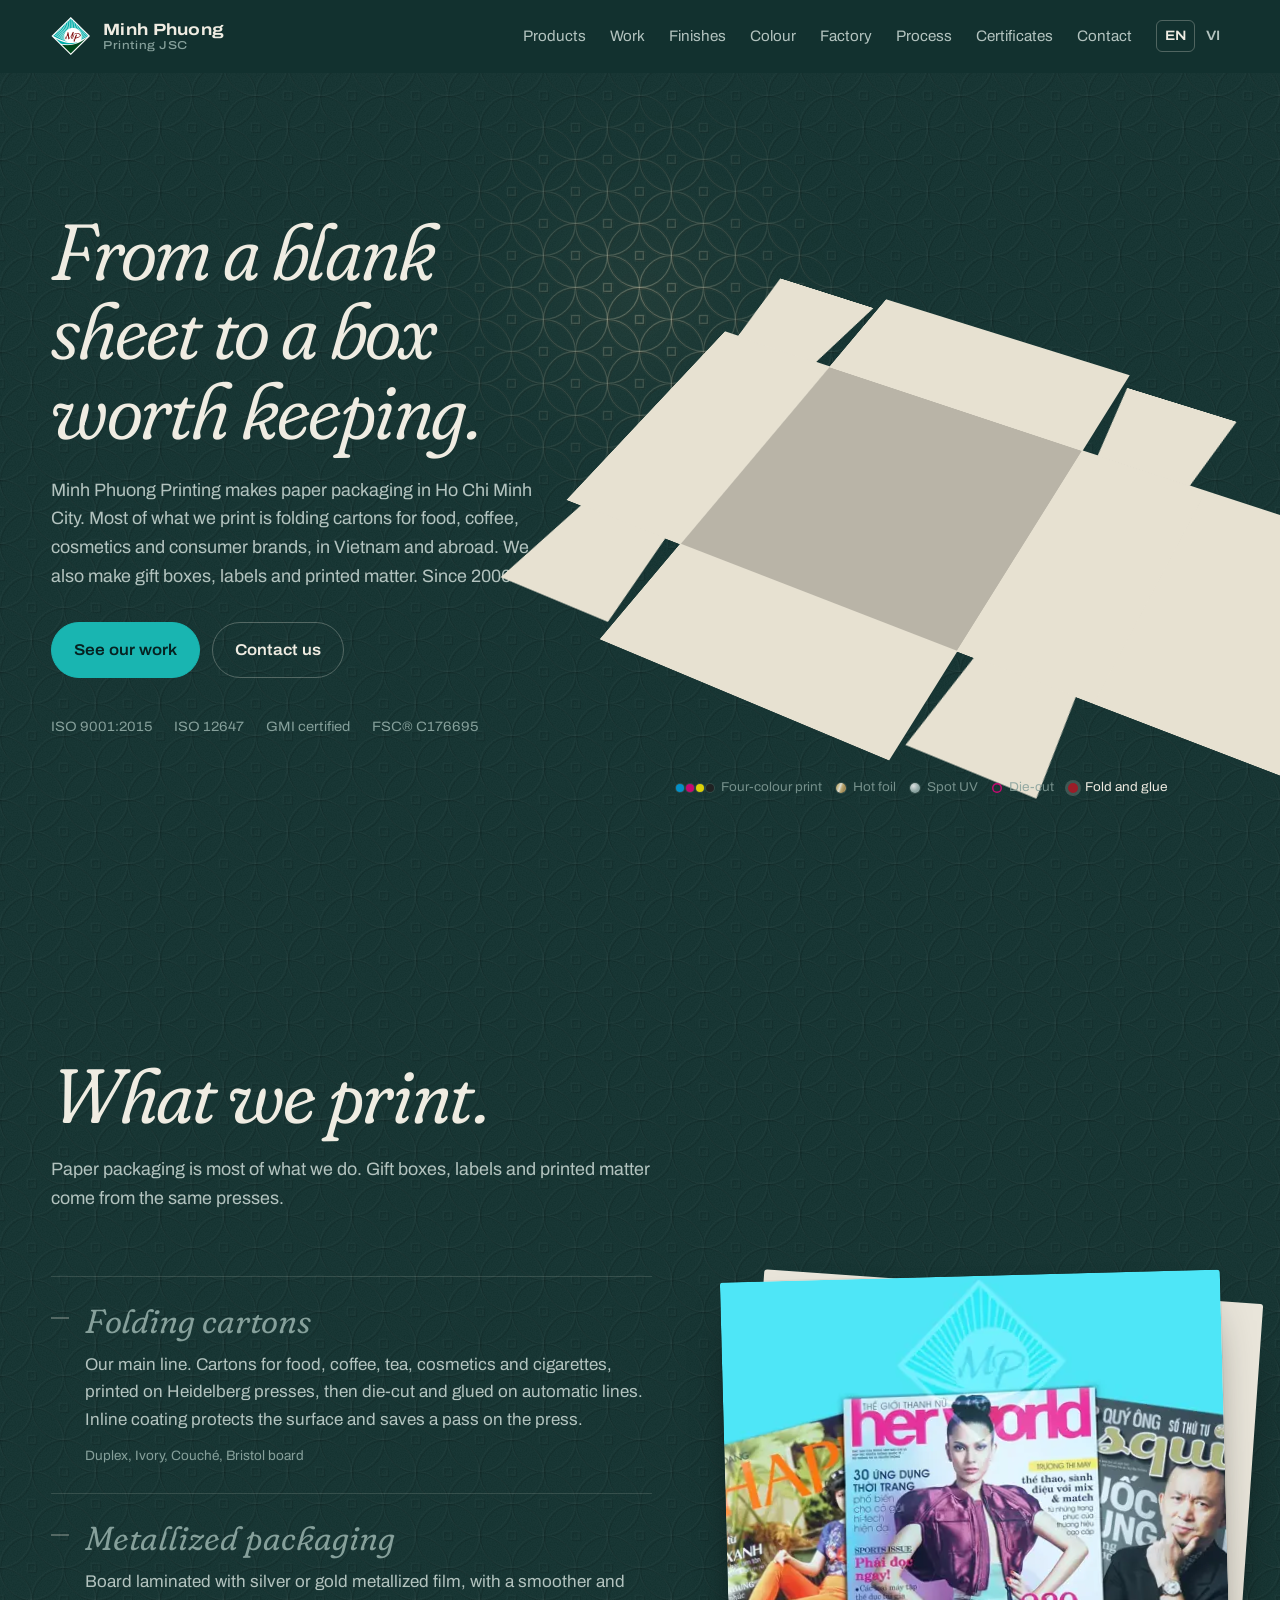
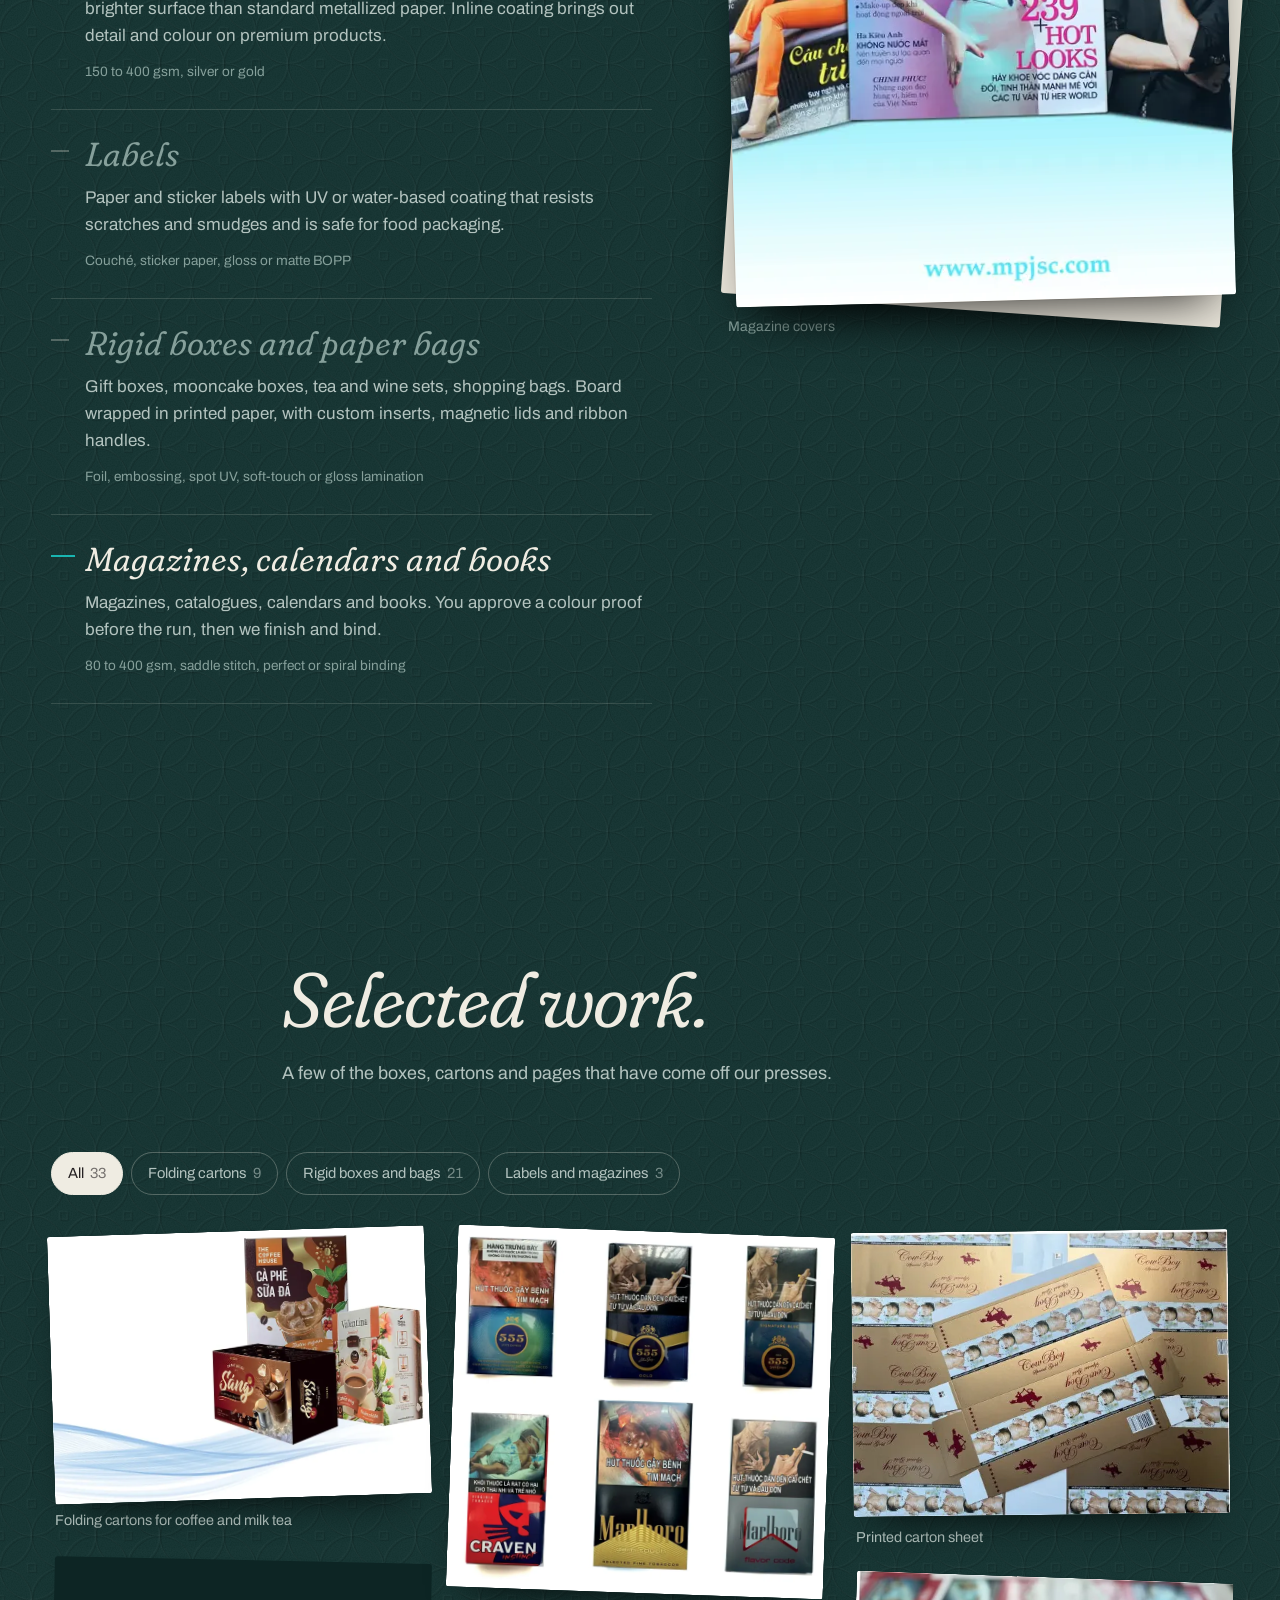
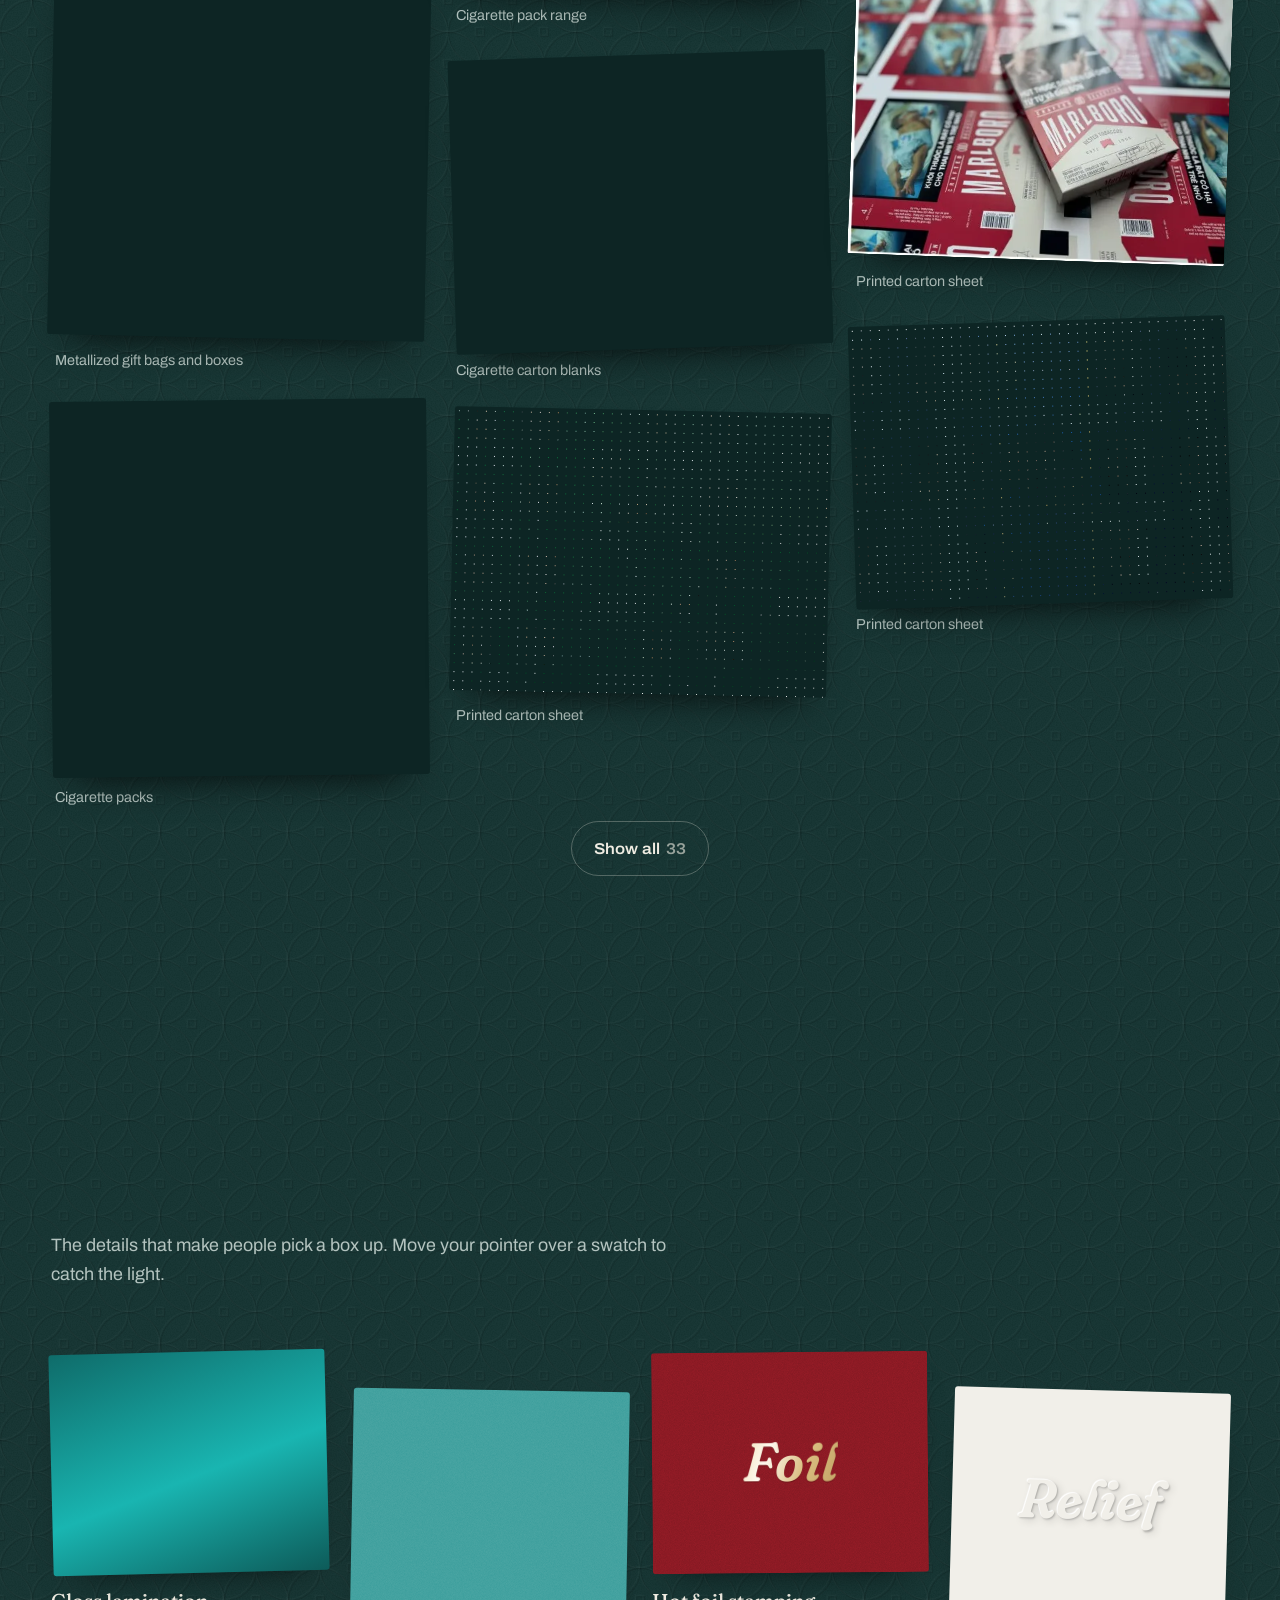
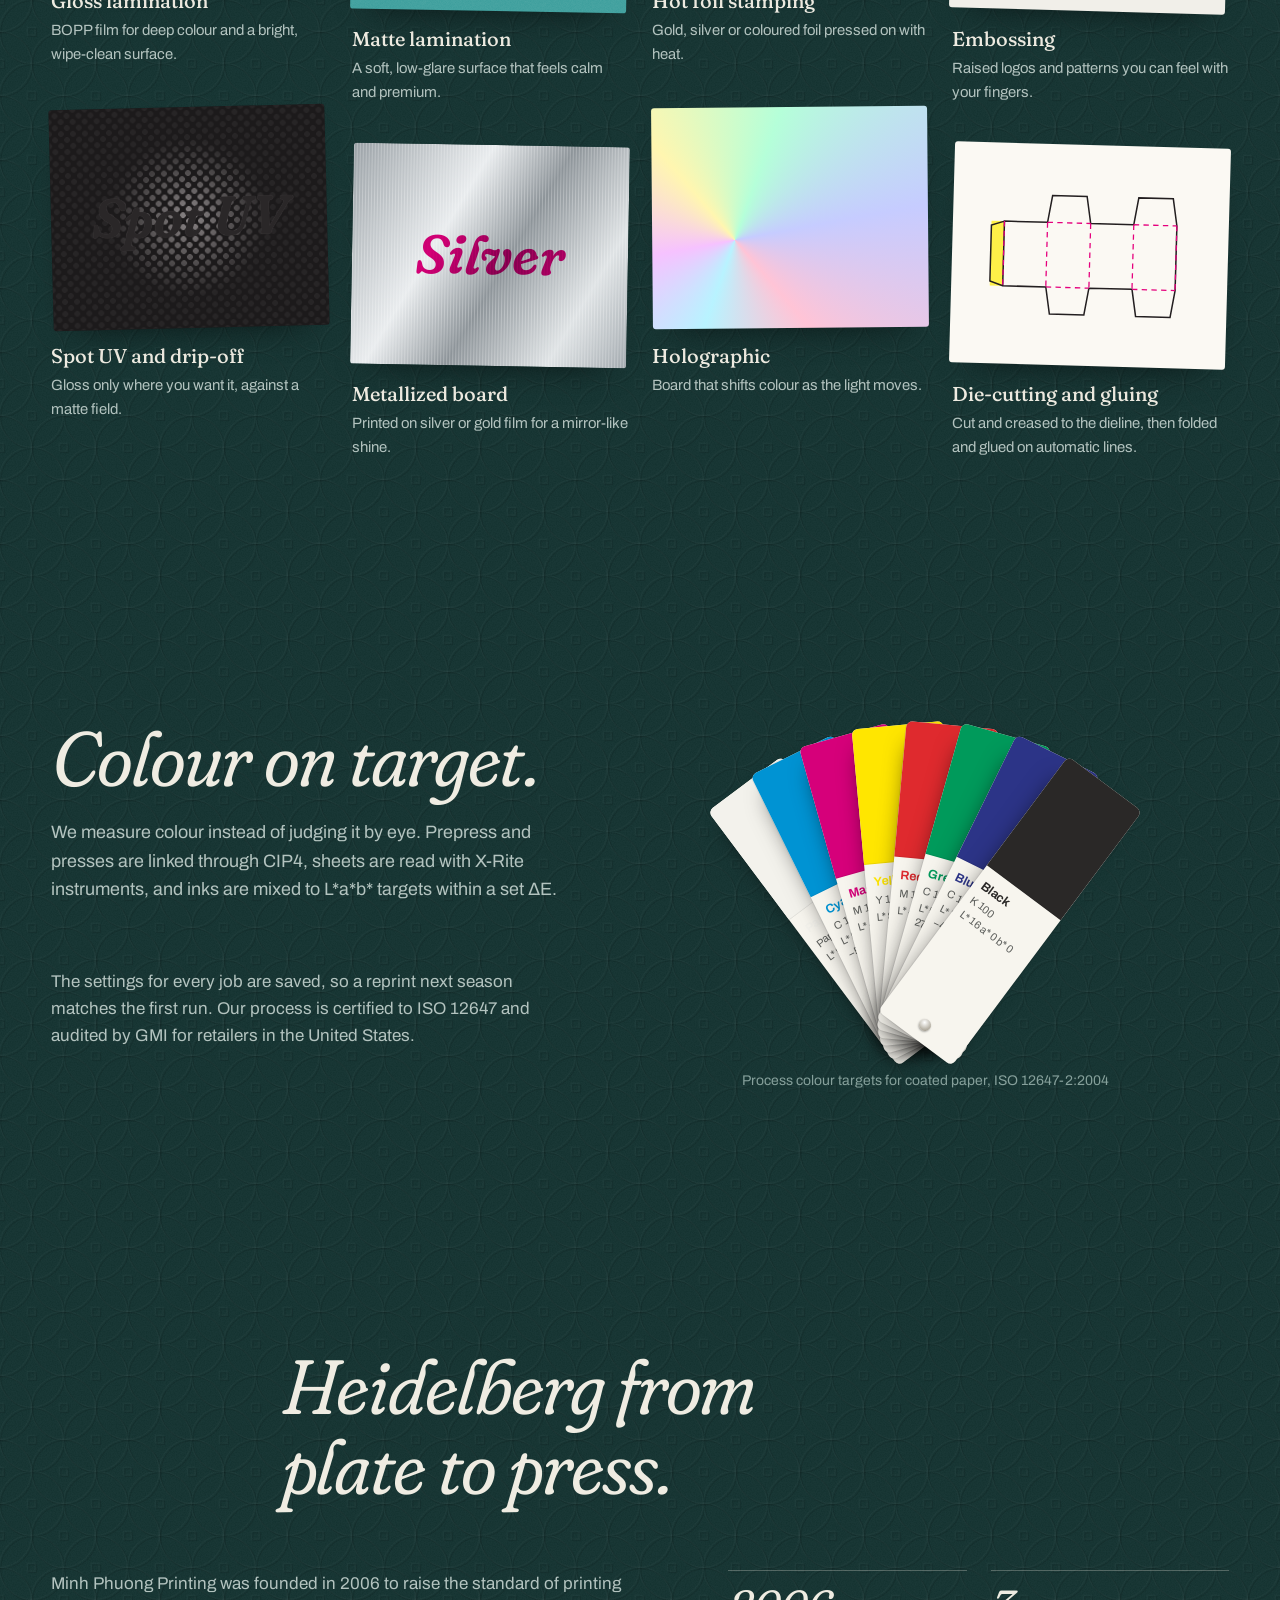
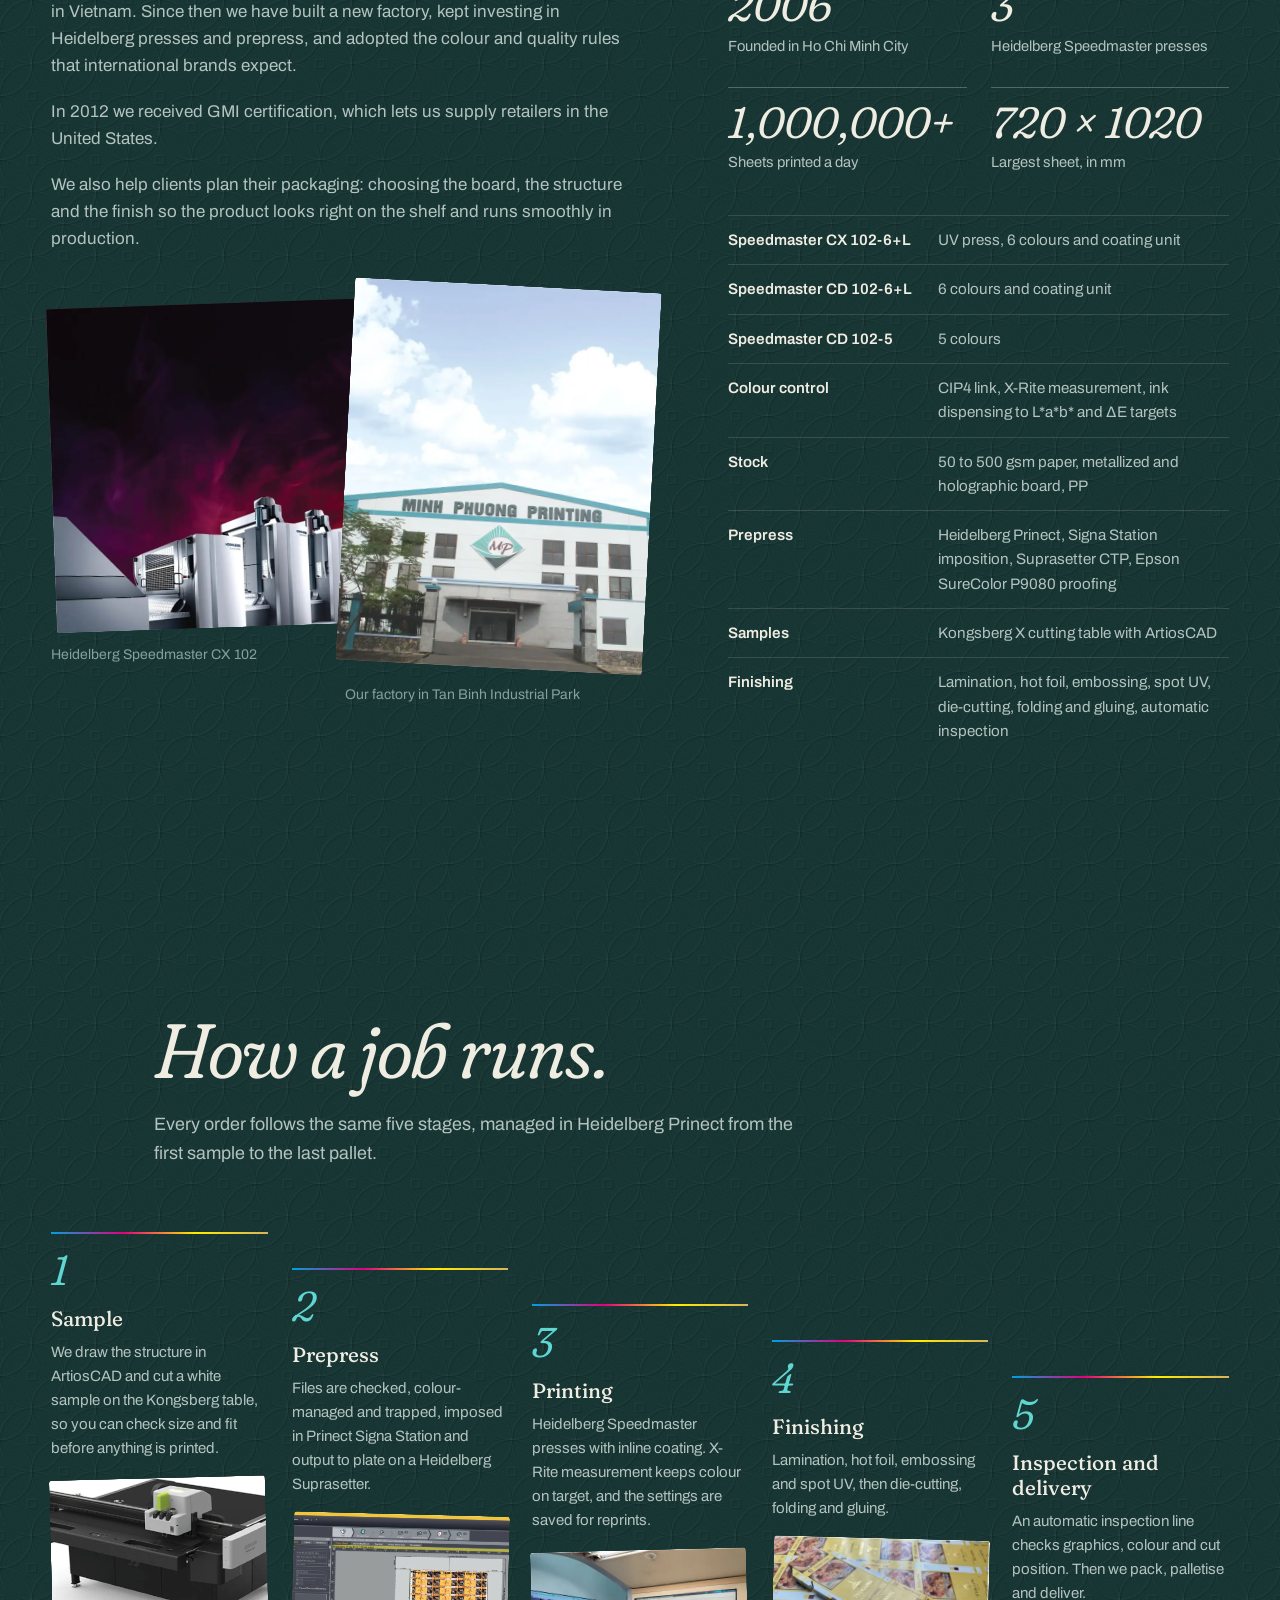
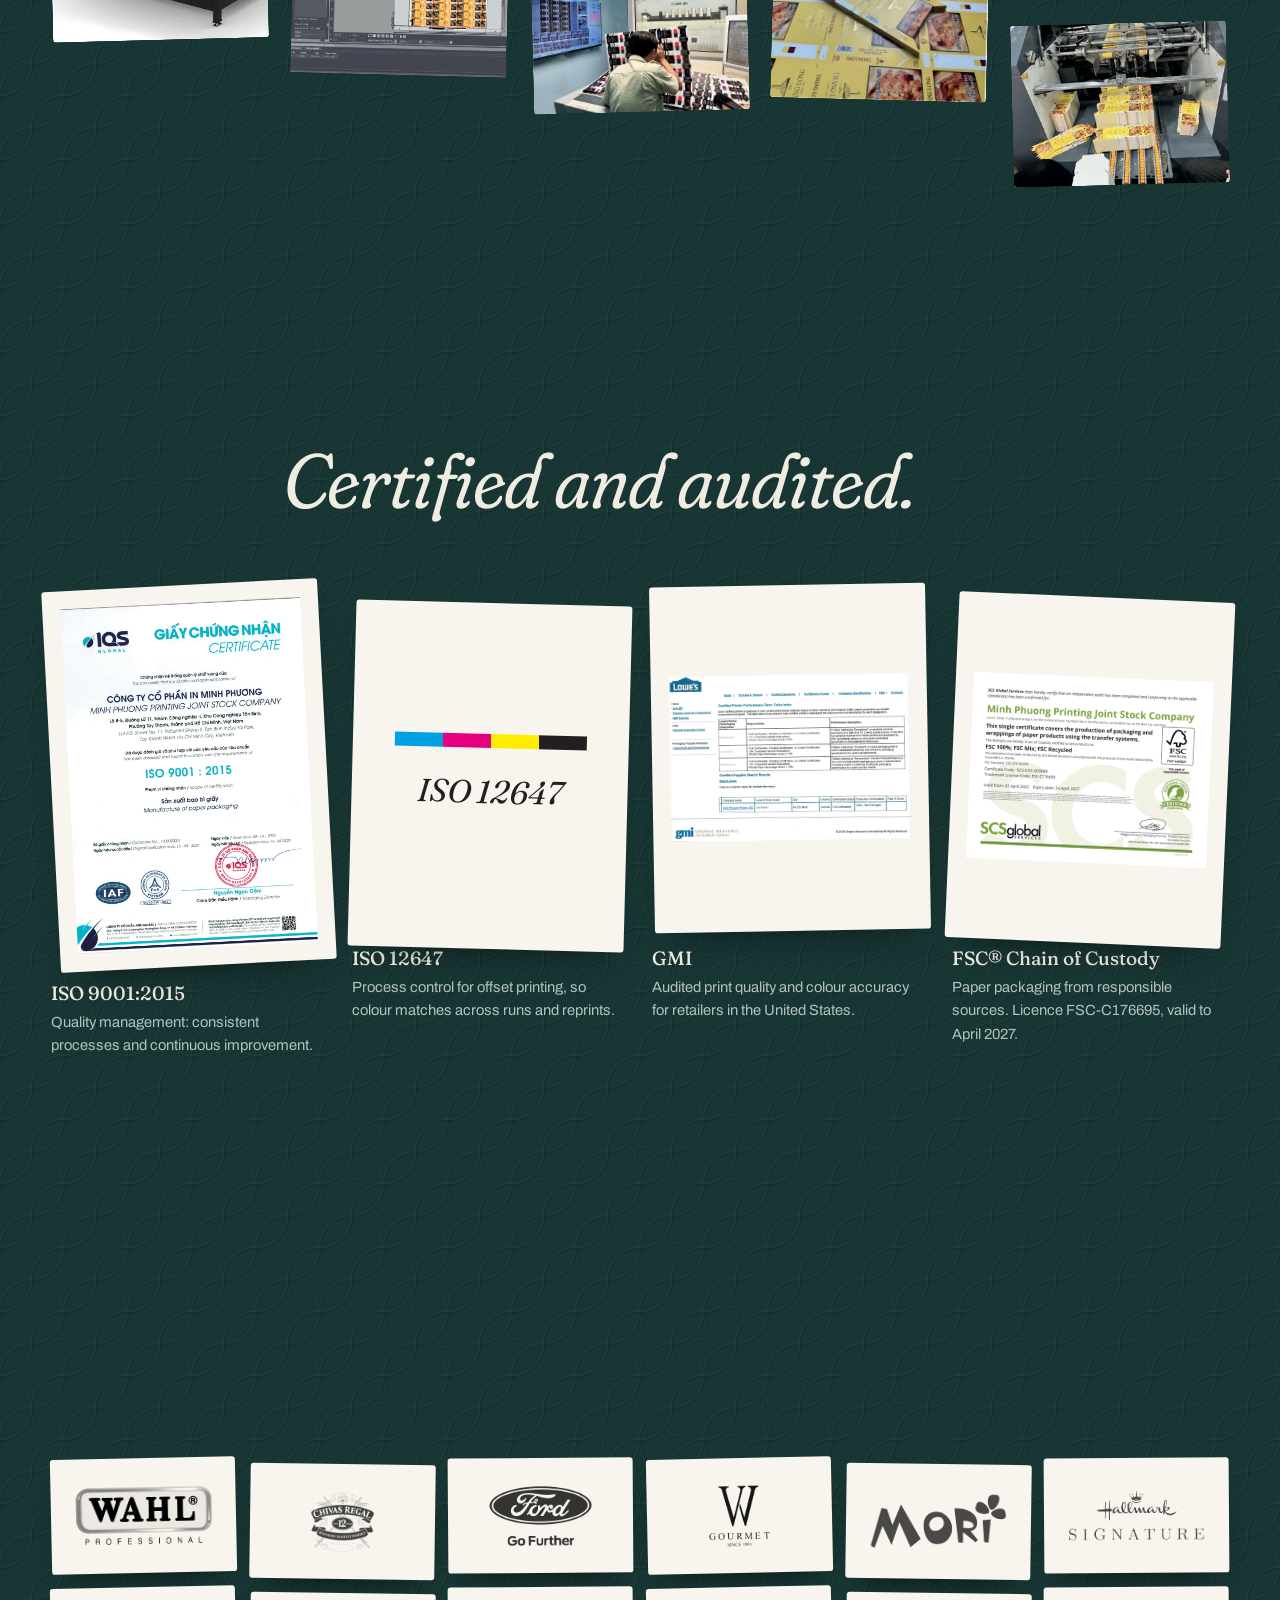
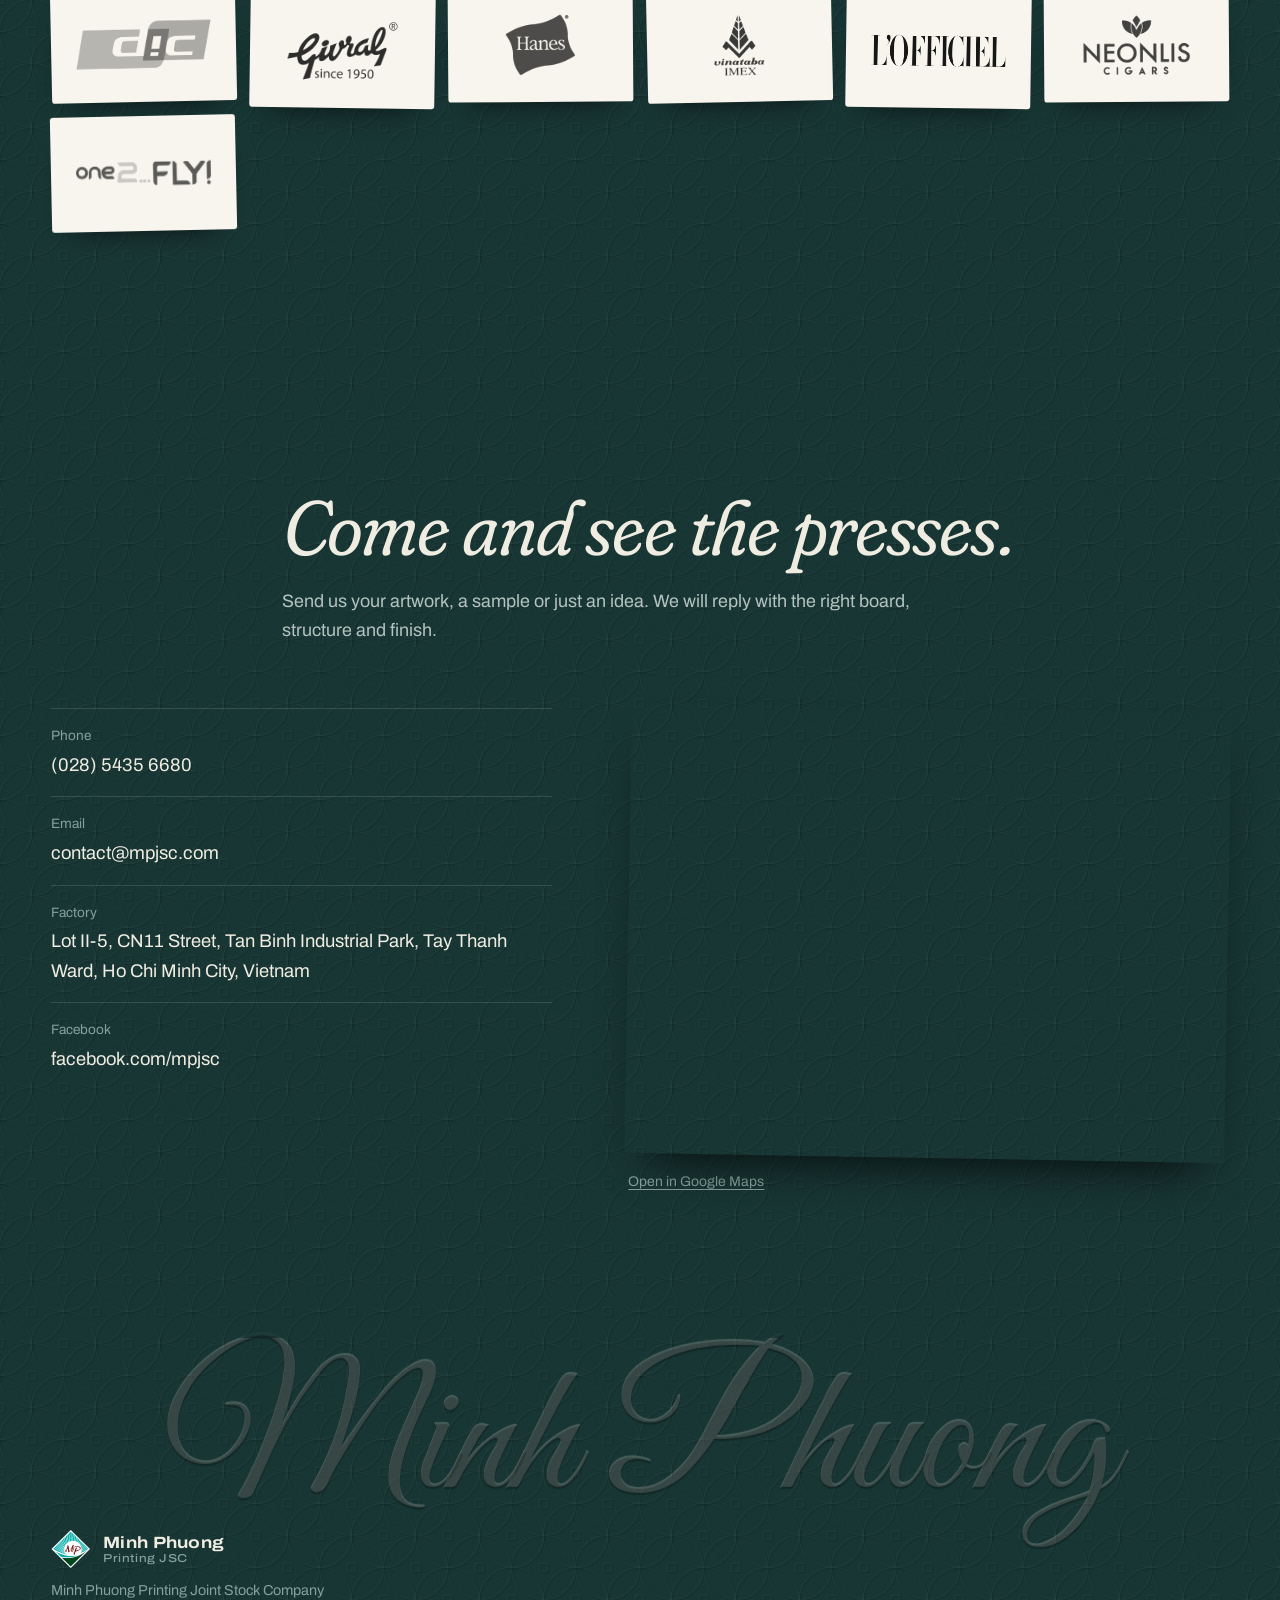
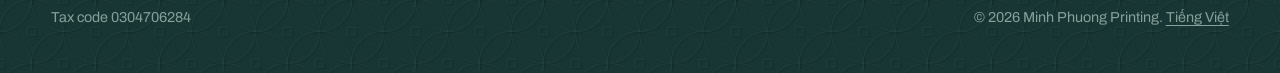
==== index.html @ 84531b76 "Website mới cho In Minh Phương Trang tĩnh HTML/CSS/JS, song ngữ EN (mặc định) và VI (/vi/).  - Hero:" ====
<!doctype html>
<html lang="en" data-base="">
<head>
  <meta charset="utf-8">
  <meta name="viewport" content="width=device-width, initial-scale=1">
  <title>Minh Phuong Printing | Paper packaging and offset printing in Vietnam</title>
  <meta name="description" content="Minh Phuong Printing JSC makes printed paper packaging in Ho Chi Minh City: folding cartons, gift boxes, labels and printed matter. Heidelberg presses, ISO 9001, ISO 12647, GMI and FSC certified. Since 2006.">
  <link rel="canonical" href="https://mpjsc.com/">
  <link rel="alternate" hreflang="en" href="https://mpjsc.com/">
  <link rel="alternate" hreflang="vi" href="https://mpjsc.com/vi/">
  <link rel="alternate" hreflang="x-default" href="https://mpjsc.com/">
  <meta property="og:type" content="website">
  <meta property="og:title" content="Minh Phuong Printing">
  <meta property="og:description" content="Paper packaging and offset printing in Ho Chi Minh City since 2006.">
  <meta property="og:url" content="https://mpjsc.com/">
  <meta property="og:image" content="https://mpjsc.com/assets/img/work/mori-lotus-box.webp">
  <meta name="theme-color" content="#12312f">
  <link rel="icon" href="favicon.ico" sizes="any">
  <link rel="icon" href="favicon.png" type="image/png">
  <link rel="apple-touch-icon" href="assets/img/apple-touch-icon.png">
  <link rel="preconnect" href="https://fonts.googleapis.com">
  <link rel="preconnect" href="https://fonts.gstatic.com" crossorigin>
  <!-- fonts load without holding up the first paint; text shows in a fallback face until they arrive -->
  <link rel="preload" as="style" href="https://fonts.googleapis.com/css2?family=Archivo:wdth,wght@75..125,400..700&family=Great+Vibes&family=Fraunces:ital,opsz,wght,SOFT,WONK@0,9..144,300..700,0..100,0..1;1,9..144,300..700,0..100,0..1&display=swap" onload="this.onload=null;this.rel='stylesheet'">
  <noscript><link rel="stylesheet" href="https://fonts.googleapis.com/css2?family=Archivo:wdth,wght@75..125,400..700&family=Great+Vibes&family=Fraunces:ital,opsz,wght,SOFT,WONK@0,9..144,300..700,0..100,0..1;1,9..144,300..700,0..100,0..1&display=swap"></noscript>
  <link rel="stylesheet" href="assets/css/site.css?v=27">
  <script type="application/ld+json">
  {
    "@context": "https://schema.org",
    "@type": "Organization",
    "name": "Minh Phuong Printing Joint Stock Company",
    "alternateName": ["MPJSC", "Công ty Cổ phần In Minh Phương"],
    "url": "https://mpjsc.com/",
    "logo": "https://mpjsc.com/assets/img/logo.png",
    "foundingDate": "2006",
    "taxID": "0304706284",
    "email": "contact@mpjsc.com",
    "telephone": "+84 28 5435 6680",
    "address": {
      "@type": "PostalAddress",
      "streetAddress": "Lot II-5, CN11 Street, Tan Binh Industrial Park",
      "addressLocality": "Tay Thanh Ward, Ho Chi Minh City",
      "addressCountry": "VN"
    },
    "sameAs": ["https://www.facebook.com/mpjsc/"]
  }
  </script>
</head>
<body>
  <a class="skip" href="#main">Skip to content</a>
  <div class="lamp" aria-hidden="true"></div>

  <header class="site-header">
    <div class="wrap">
      <a class="brand" href="#top" aria-label="Minh Phuong Printing, back to top">
        <img src="assets/img/mark.png" alt="" width="80" height="80">
        <span>Minh Phuong <small>Printing JSC</small></span>
      </a>
      <nav class="nav" id="nav" aria-label="Main">
        <a href="#products">Products</a>
        <a href="#work">Work</a>
        <a href="#finishes">Finishes</a>
        <a href="#colour">Colour</a>
        <a href="#factory">Factory</a>
        <a href="#process">Process</a>
        <a href="#certificates">Certificates</a>
        <a href="#contact">Contact</a>
      </nav>
      <div class="lang" aria-label="Language">
        <a href="./" hreflang="en" aria-current="true">EN</a>
        <a href="vi/" hreflang="vi" lang="vi">VI</a>
      </div>
      <button class="menu-btn" type="button" aria-expanded="false" aria-controls="nav">Menu</button>
    </div>
  </header>

  <main id="main">
    <section class="hero" id="top">
      <div class="wrap hero-grid">
        <div>
          <h1 class="display">From a blank sheet to a box worth keeping.</h1>
          <p class="lede">Minh Phuong Printing makes paper packaging in Ho Chi Minh City. Most of what we print is folding cartons for food, coffee, cosmetics and consumer brands, in Vietnam and abroad. We also make gift boxes, labels and printed matter. Since 2006.</p>
          <div class="actions">
            <a class="btn btn--solid" href="#work">See our work</a>
            <a class="btn" href="#contact">Contact us</a>
          </div>
          <ul class="certs-line">
            <li>ISO 9001:2015</li>
            <li>ISO 12647</li>
            <li>GMI certified</li>
            <li>FSC® C176695</li>
          </ul>
        </div>
        <div class="press-area">
          <div class="machine" aria-hidden="true"></div>
          <ol class="run" aria-label="What happens to the sheet">
            <li><span class="dots"><i style="--sw: var(--c)"></i><i style="--sw: var(--m)"></i><i style="--sw: var(--y)"></i><i style="--sw: var(--k)"></i></span>Four-colour print</li>
            <li><i style="--sw: var(--foil)"></i>Hot foil</li>
            <li><i class="i-uv"></i>Spot UV</li>
            <li><i class="i-die"></i>Die-cut</li>
            <li><i style="--sw: var(--red)"></i>Fold and glue</li>
          </ol>
          <p class="run-row"><button class="run-again" type="button">Print it again</button></p>
        </div>
      </div>
    </section>

    <section class="section" id="products">
      <div class="wrap">
        <div class="section-head">
          <h2 class="h2">What we print.</h2>
          <p class="lede">Paper packaging is most of what we do. Gift boxes, labels and printed matter come from the same presses.</p>
        </div>
        <div class="catalog">
          <ul class="catalog-list">
            <li class="cat-item is-active" data-img="assets/img/products/paper-boxes-800.webp" data-caption="Folding cartons for food and coffee">
              <h3 class="h3">Folding cartons</h3>
              <p>Our main line. Cartons for food, coffee, tea, cosmetics and cigarettes, printed on Heidelberg presses, then die-cut and glued on automatic lines. Inline coating protects the surface and saves a pass on the press.</p>
              <p class="cat-spec">Duplex, Ivory, Couché, Bristol board</p>
              <img src="assets/img/products/paper-boxes-800.webp" width="800" height="569" loading="lazy" alt="Printed folding cartons for coffee and milk tea">
            </li>
            <li class="cat-item" data-img="assets/img/products/metallized-800.webp" data-caption="Metallized gift bags and boxes">
              <h3 class="h3">Metallized packaging</h3>
              <p>Board laminated with silver or gold metallized film, with a smoother and brighter surface than standard metallized paper. Inline coating brings out detail and colour on premium products.</p>
              <p class="cat-spec">150 to 400 gsm, silver or gold</p>
              <img src="assets/img/products/metallized-800.webp" width="800" height="804" loading="lazy" alt="Metallized foil rolls and printed gift bags">
            </li>
            <li class="cat-item" data-img="assets/img/products/labels.webp" data-caption="Labels and stickers">
              <h3 class="h3">Labels</h3>
              <p>Paper and sticker labels with UV or water-based coating that resists scratches and smudges and is safe for food packaging.</p>
              <p class="cat-spec">Couché, sticker paper, gloss or matte BOPP</p>
              <img src="assets/img/products/labels.webp" width="844" height="932" loading="lazy" alt="Round and strip labels in several colours">
            </li>
            <li class="cat-item" data-img="assets/img/work/peacock-boxes-800.webp" data-caption="Lunar New Year gift boxes">
              <h3 class="h3">Rigid boxes and paper bags</h3>
              <p>Gift boxes, mooncake boxes, tea and wine sets, shopping bags. Board wrapped in printed paper, with custom inserts, magnetic lids and ribbon handles.</p>
              <p class="cat-spec">Foil, embossing, spot UV, soft-touch or gloss lamination</p>
              <img src="assets/img/work/peacock-boxes-800.webp" width="800" height="523" loading="lazy" alt="Two Lunar New Year gift boxes with a peacock illustration">
            </li>
            <li class="cat-item" data-img="assets/img/work/magazines-800.webp" data-caption="Magazine covers">
              <h3 class="h3">Magazines, calendars and books</h3>
              <p>Magazines, catalogues, calendars and books. You approve a colour proof before the run, then we finish and bind.</p>
              <p class="cat-spec">80 to 400 gsm, saddle stitch, perfect or spiral binding</p>
              <img src="assets/img/work/magazines-800.webp" width="800" height="604" loading="lazy" alt="Fanned stack of printed magazines">
            </li>
          </ul>
          <figure class="viewer" aria-hidden="true">
            <div class="viewer-frame sheen">
              <img class="is-current" src="assets/img/products/paper-boxes-800.webp" alt="" loading="lazy" decoding="async">
            </div>
            <figcaption class="small">Folding cartons for food and coffee</figcaption>
          </figure>
        </div>
      </div>
    </section>

    <section class="section" id="work">
      <div class="wrap">
        <div class="section-head">
          <h2 class="h2">Selected work.</h2>
          <p class="lede">A few of the boxes, cartons and pages that have come off our presses.</p>
        </div>
        <div class="filters" role="group" aria-label="Filter work">
          <button class="filter" type="button" data-filter="all" aria-pressed="true">All</button>
          <button class="filter" type="button" data-filter="carton" aria-pressed="false">Folding cartons</button>
          <button class="filter" type="button" data-filter="rigid" aria-pressed="false">Rigid boxes and bags</button>
          <button class="filter" type="button" data-filter="print" aria-pressed="false">Labels and magazines</button>
        </div>
        <div class="gallery" id="gallery"></div>
        <p class="more-row"><button class="btn gallery-more" type="button">Show all <span>33</span></button></p>
      </div>
    </section>

    <section class="section" id="finishes">
      <div class="wrap">
        <div class="section-head">
          <h2 class="h2">Finishes we do in house.</h2>
          <p class="lede">The details that make people pick a box up. Move your pointer over a swatch to catch the light.</p>
        </div>
        <div class="swatches">
          <div class="swatch">
            <div class="sheen chip chip--gloss" aria-hidden="true"></div>
            <h3 class="h3">Gloss lamination</h3>
            <p>BOPP film for deep colour and a bright, wipe-clean surface.</p>
          </div>
          <div class="swatch">
            <div class="chip chip--matte" aria-hidden="true"></div>
            <h3 class="h3">Matte lamination</h3>
            <p>A soft, low-glare surface that feels calm and premium.</p>
          </div>
          <div class="swatch">
            <div class="sheen chip chip--foil" aria-hidden="true"><span class="chip-word">Foil</span></div>
            <h3 class="h3">Hot foil stamping</h3>
            <p>Gold, silver or coloured foil pressed on with heat.</p>
          </div>
          <div class="swatch">
            <div class="sheen chip chip--emboss" aria-hidden="true"><span class="chip-word">Relief</span></div>
            <h3 class="h3">Embossing</h3>
            <p>Raised logos and patterns you can feel with your fingers.</p>
          </div>
          <div class="swatch">
            <div class="sheen chip chip--spotuv" aria-hidden="true"><span class="chip-word">Spot UV</span></div>
            <h3 class="h3">Spot UV and drip-off</h3>
            <p>Gloss only where you want it, against a matte field.</p>
          </div>
          <div class="swatch">
            <div class="sheen chip chip--metal" aria-hidden="true"><span class="chip-word">Silver</span></div>
            <h3 class="h3">Metallized board</h3>
            <p>Printed on silver or gold film for a mirror-like shine.</p>
          </div>
          <div class="swatch">
            <div class="sheen chip chip--holo" aria-hidden="true"></div>
            <h3 class="h3">Holographic</h3>
            <p>Board that shifts colour as the light moves.</p>
          </div>
          <div class="swatch">
            <div class="sheen chip chip--die" aria-hidden="true">
              <svg viewBox="0 0 200 150">
                <path class="glue" d="M8 45h12v60H8z"/>
                <path class="cut" d="M20 45 8 49v52l12 4M20 45h40l4-25h32l4 25h40l4-25h32l4 25h0v60l-4 25h-32l-4-25h-40l-4 25H64l-4-25H20z"/>
                <path class="crease" d="M20 45v60M60 45v60M100 45v60M140 45v60M180 45v60M60 45h40M140 45h40M60 105h40M140 105h40"/>
              </svg>
            </div>
            <h3 class="h3">Die-cutting and gluing</h3>
            <p>Cut and creased to the dieline, then folded and glued on automatic lines.</p>
          </div>
        </div>
      </div>
    </section>

    <section class="section" id="colour">
      <!-- the ink you point at on the fan washes out across the section; two layers so one colour can fade as the next spreads.
           Each layer keeps its own gradient: currentColor in a gradient follows the svg the gradient lives in. -->
      <svg class="bloom-defs" width="0" height="0" aria-hidden="true" focusable="false">
        <defs>
          <filter id="bleed" x="-30%" y="-30%" width="160%" height="160%">
            <feTurbulence type="fractalNoise" baseFrequency=".012 .018" numOctaves="3" seed="8"/>
            <feDisplacementMap in="SourceGraphic" scale="60"/>
          </filter>
        </defs>
      </svg>
      <svg class="bloom" viewBox="-100 -100 200 200" preserveAspectRatio="none" aria-hidden="true"><radialGradient id="bloom-ink-a"><stop offset="0" stop-color="currentColor" stop-opacity=".9"/><stop offset=".5" stop-color="currentColor" stop-opacity=".45"/><stop offset="1" stop-color="currentColor" stop-opacity="0"/></radialGradient><circle r="88" fill="url(#bloom-ink-a)" filter="url(#bleed)"/></svg>
      <svg class="bloom" viewBox="-100 -100 200 200" preserveAspectRatio="none" aria-hidden="true"><radialGradient id="bloom-ink-b"><stop offset="0" stop-color="currentColor" stop-opacity=".9"/><stop offset=".5" stop-color="currentColor" stop-opacity=".45"/><stop offset="1" stop-color="currentColor" stop-opacity="0"/></radialGradient><circle r="88" fill="url(#bloom-ink-b)" filter="url(#bleed)"/></svg>
      <div class="wrap colour-grid">
        <div>
          <div class="section-head">
            <h2 class="h2">Colour on target.</h2>
            <p class="lede">We measure colour instead of judging it by eye. Prepress and presses are linked through CIP4, sheets are read with X-Rite instruments, and inks are mixed to L*a*b* targets within a set ΔE.</p>
          </div>
          <p class="colour-note">The settings for every job are saved, so a reprint next season matches the first run. Our process is certified to ISO 12647 and audited by GMI for retailers in the United States.</p>
        </div>
        <figure class="fan-wrap">
          <ol class="fan" aria-label="Process colour targets">
              <li class="fan-card" style="--i: 0; --ink: #f3f2ec"><span class="fan-ink"></span><b>Paper white</b><span>Paper</span><span>L* 95 a* 0 b* −2</span></li>
              <li class="fan-card" style="--i: 1; --ink: #0093d3"><span class="fan-ink"></span><b>Cyan</b><span>C 100</span><span>L* 55 a* −37 b* −50</span></li>
              <li class="fan-card" style="--i: 2; --ink: #d6007a"><span class="fan-ink"></span><b>Magenta</b><span>M 100</span><span>L* 48 a* 74 b* −3</span></li>
              <li class="fan-card" style="--i: 3; --ink: #ffe600"><span class="fan-ink"></span><b>Yellow</b><span>Y 100</span><span>L* 89 a* −5 b* 93</span></li>
              <li class="fan-card" style="--i: 4; --ink: #df2a2e"><span class="fan-ink"></span><b>Red</b><span>M 100 Y 100</span><span>L* 47 a* 68 b* 48</span></li>
              <li class="fan-card" style="--i: 5; --ink: #009a5b"><span class="fan-ink"></span><b>Green</b><span>C 100 Y 100</span><span>L* 50 a* −65 b* 27</span></li>
              <li class="fan-card" style="--i: 6; --ink: #2c3487"><span class="fan-ink"></span><b>Blue</b><span>C 100 M 100</span><span>L* 24 a* 22 b* −46</span></li>
              <li class="fan-card" style="--i: 7; --ink: #2a2827"><span class="fan-ink"></span><b>Black</b><span>K 100</span><span>L* 16 a* 0 b* 0</span></li>
          </ol>
          <figcaption class="small">Process colour targets for coated paper, ISO 12647-2:2004</figcaption>
        </figure>
      </div>
    </section>

    <section class="section" id="factory">
      <div class="wrap">
        <div class="section-head">
          <h2 class="h2">Heidelberg from plate to press.</h2>
        </div>
        <div class="factory-grid">
          <div class="factory-text">
            <p>Minh Phuong Printing was founded in 2006 to raise the standard of printing in Vietnam. Since then we have built a new factory, kept investing in Heidelberg presses and prepress, and adopted the colour and quality rules that international brands expect.</p>
            <p>In 2012 we received GMI certification, which lets us supply retailers in the United States.</p>
            <p>We also help clients plan their packaging: choosing the board, the structure and the finish so the product looks right on the shelf and runs smoothly in production.</p>
            <div class="photo-pair">
              <figure>
                <img class="screen" src="assets/img/hero-press-800.webp" width="800" height="800" loading="lazy" alt="Heidelberg Speedmaster offset press">
                <figcaption class="small">Heidelberg Speedmaster CX 102</figcaption>
              </figure>
              <figure>
                <img class="screen" src="assets/img/factory/building-800.webp" width="800" height="800" loading="lazy" alt="The Minh Phuong Printing factory in Tan Binh Industrial Park">
                <figcaption class="small">Our factory in Tan Binh Industrial Park</figcaption>
              </figure>
            </div>
          </div>
          <div>
            <dl class="figures">
              <div><dt>2006</dt><dd>Founded in Ho Chi Minh City</dd></div>
              <div><dt>3</dt><dd>Heidelberg Speedmaster presses</dd></div>
              <div><dt data-count="1000000" data-suffix="+">1,000,000+</dt><dd>Sheets printed a day</dd></div>
              <div><dt>720 × 1020</dt><dd>Largest sheet, in mm</dd></div>
            </dl>
            <dl class="spec">
              <div><dt>Speedmaster CX 102-6+L</dt><dd>UV press, 6 colours and coating unit</dd></div>
              <div><dt>Speedmaster CD 102-6+L</dt><dd>6 colours and coating unit</dd></div>
              <div><dt>Speedmaster CD 102-5</dt><dd>5 colours</dd></div>
              <div><dt>Colour control</dt><dd>CIP4 link, X-Rite measurement, ink dispensing to L*a*b* and ΔE targets</dd></div>
              <div><dt>Stock</dt><dd>50 to 500 gsm paper, metallized and holographic board, PP</dd></div>
              <div><dt>Prepress</dt><dd>Heidelberg Prinect, Signa Station imposition, Suprasetter CTP, Epson SureColor P9080 proofing</dd></div>
              <div><dt>Samples</dt><dd>Kongsberg X cutting table with ArtiosCAD</dd></div>
              <div><dt>Finishing</dt><dd>Lamination, hot foil, embossing, spot UV, die-cutting, folding and gluing, automatic inspection</dd></div>
            </dl>
          </div>
        </div>
      </div>
    </section>

    <section class="section" id="process">
      <div class="wrap">
        <div class="section-head">
          <h2 class="h2">How a job runs.</h2>
          <p class="lede">Every order follows the same five stages, managed in Heidelberg Prinect from the first sample to the last pallet.</p>
        </div>
        <ol class="steps">
          <li class="step">
            <span class="step-num" aria-hidden="true">1</span>
            <h3 class="h3">Sample</h3>
            <p>We draw the structure in ArtiosCAD and cut a white sample on the Kongsberg table, so you can check size and fit before anything is printed.</p>
            <img class="screen" src="assets/img/factory/kongsberg.webp" width="1086" height="561" loading="lazy" alt="Kongsberg sample cutting table">
          </li>
          <li class="step">
            <span class="step-num" aria-hidden="true">2</span>
            <h3 class="h3">Prepress</h3>
            <p>Files are checked, colour-managed and trapped, imposed in Prinect Signa Station and output to plate on a Heidelberg Suprasetter.</p>
            <img class="screen" src="assets/img/factory/prinect-signa.webp" width="1064" height="517" loading="lazy" alt="Sheet imposition in Prinect Signa Station">
          </li>
          <li class="step">
            <span class="step-num" aria-hidden="true">3</span>
            <h3 class="h3">Printing</h3>
            <p>Heidelberg Speedmaster presses with inline coating. X-Rite measurement keeps colour on target, and the settings are saved for reprints.</p>
            <img class="screen" src="assets/img/factory/press-console.webp" width="502" height="378" loading="lazy" alt="Press operator checking sheets at the colour console">
          </li>
          <li class="step">
            <span class="step-num" aria-hidden="true">4</span>
            <h3 class="h3">Finishing</h3>
            <p>Lamination, hot foil, embossing and spot UV, then die-cutting, folding and gluing.</p>
            <img class="screen" src="assets/img/factory/finishing-1.webp" width="488" height="364" loading="lazy" alt="Printed and foil-stamped carton sheets">
          </li>
          <li class="step">
            <span class="step-num" aria-hidden="true">5</span>
            <h3 class="h3">Inspection and delivery</h3>
            <p>An automatic inspection line checks graphics, colour and cut position. Then we pack, palletise and deliver.</p>
            <img class="screen" src="assets/img/factory/inspection-3.webp" width="327" height="380" loading="lazy" alt="Cartons running through the automatic inspection machine">
          </li>
        </ol>
      </div>
    </section>

    <section class="section" id="certificates">
      <div class="wrap">
        <div class="section-head">
          <h2 class="h2">Certified and audited.</h2>
        </div>
        <div class="certs">
          <figure class="cert">
            <button class="cert-doc sheen" type="button" data-full="assets/img/certs/iso-9001.webp" data-caption="ISO 9001:2015 certificate">
              <img src="assets/img/certs/iso-9001.webp" width="900" height="1290" loading="lazy" alt="ISO 9001:2015 certificate for Minh Phuong Printing">
            </button>
            <figcaption>
              <h3 class="h3">ISO 9001:2015</h3>
              <p>Quality management: consistent processes and continuous improvement.</p>
            </figcaption>
          </figure>
          <figure class="cert">
            <div class="cert-doc cert-doc--target sheen">
              <span class="bar" aria-hidden="true"></span>
              <b>ISO 12647</b>
            </div>
            <figcaption>
              <h3 class="h3">ISO 12647</h3>
              <p>Process control for offset printing, so colour matches across runs and reprints.</p>
            </figcaption>
          </figure>
          <figure class="cert">
            <button class="cert-doc sheen" type="button" data-full="assets/img/certs/gmi-lowes.webp" data-caption="GMI certification record">
              <img src="assets/img/certs/gmi-lowes.webp" width="1200" height="824" loading="lazy" alt="GMI certification record">
            </button>
            <figcaption>
              <h3 class="h3">GMI</h3>
              <p>Audited print quality and colour accuracy for retailers in the United States.</p>
            </figcaption>
          </figure>
          <figure class="cert">
            <button class="cert-doc sheen" type="button" data-full="assets/img/certs/fsc-coc.webp" data-caption="FSC Chain of Custody certificate SCS-COC-009049">
              <img src="assets/img/certs/fsc-coc.webp" width="1200" height="928" loading="lazy" alt="FSC Chain of Custody certificate issued by SCS Global Services">
            </button>
            <figcaption>
              <h3 class="h3">FSC® Chain of Custody</h3>
              <p>Paper packaging from responsible sources. Licence FSC-C176695, valid to April 2027.</p>
            </figcaption>
          </figure>
        </div>
      </div>
    </section>

    <section class="section" id="clients">
      <div class="wrap">
        <div class="section-head">
          <h2 class="h2">Brands we print for.</h2>
        </div>
        <ul class="logos">
          <li class="sheen"><img src="assets/img/partners/wahl.webp" alt="Wahl Professional" loading="lazy" width="299" height="133"></li>
          <li class="sheen"><img src="assets/img/partners/chivas.webp" alt="Chivas Regal" loading="lazy" width="166" height="160"></li>
          <li class="sheen"><img src="assets/img/partners/ford.webp" alt="Ford" loading="lazy" width="267" height="160"></li>
          <li class="sheen"><img src="assets/img/partners/w-gourmet.webp" alt="W Gourmet" loading="lazy" width="160" height="160"></li>
          <li class="sheen"><img src="assets/img/partners/mori.webp" alt="Mori" loading="lazy" width="292" height="126"></li>
          <li class="sheen"><img src="assets/img/partners/hallmark.webp" alt="Hallmark Signature" loading="lazy" width="301" height="117"></li>
          <li class="sheen"><img src="assets/img/partners/dic.webp" alt="DIC" loading="lazy" width="316" height="119"></li>
          <li class="sheen"><img src="assets/img/partners/giraldo.webp" alt="Giraldo" loading="lazy" width="266" height="148"></li>
          <li class="sheen"><img src="assets/img/partners/hanes.webp" alt="Hanes" loading="lazy" width="182" height="160"></li>
          <li class="sheen"><img src="assets/img/partners/vinataba.webp" alt="Vinataba Imex" loading="lazy" width="136" height="160"></li>
          <li class="sheen"><img src="assets/img/partners/lofficiel.webp" alt="L'Officiel" loading="lazy" width="279" height="75"></li>
          <li class="sheen"><img src="assets/img/partners/neonlis.webp" alt="Neonlis Cigars" loading="lazy" width="276" height="160"></li>
          <li class="sheen"><img src="assets/img/partners/one2fly.webp" alt="One2Fly" loading="lazy" width="285" height="63"></li>
        </ul>
      </div>
    </section>

    <section class="section" id="contact">
      <div class="wrap">
        <div class="section-head">
          <h2 class="h2">Come and see the presses.</h2>
          <p class="lede">Send us your artwork, a sample or just an idea. We will reply with the right board, structure and finish.</p>
        </div>
        <div class="contact-grid">
          <dl class="contact-list">
            <div><dt>Phone</dt><dd><a href="tel:+842854356680">(028) 5435 6680</a></dd></div>
            <div><dt>Email</dt><dd><a href="mailto:contact@mpjsc.com">contact@mpjsc.com</a></dd></div>
            <div><dt>Factory</dt><dd>Lot II-5, CN11 Street, Tan Binh Industrial Park, Tay Thanh Ward, Ho Chi Minh City, Vietnam</dd></div>
            <div><dt>Facebook</dt><dd><a href="https://www.facebook.com/mpjsc/" rel="noopener" target="_blank">facebook.com/mpjsc</a></dd></div>
          </dl>
          <figure class="map">
            <iframe title="Map to Minh Phuong Printing" loading="lazy" referrerpolicy="no-referrer-when-downgrade" src="https://www.google.com/maps/embed?pb=!1m14!1m8!1m3!1d15675.939027201553!2d106.6125876!3d10.8124781!3m2!1i1024!2i768!4f13.1!3m3!1m2!1s0x31752be973333efb%3A0x65d78a63734c4ff9!2sMinh%20Phuong%20Printing!5e0!3m2!1sen!2s!4v1679280928332!5m2!1sen!2s"></iframe>
            <figcaption class="small"><a href="https://maps.google.com/?cid=7338486277564289017" target="_blank" rel="noopener">Open in Google Maps</a></figcaption>
          </figure>
        </div>
      </div>
    </section>
  </main>

  <footer class="site-footer">
    <div class="wrap">
      <p class="signature" aria-hidden="true">Minh Phuong</p>
    </div>
    <div class="wrap foot-grid">
      <div>
        <a class="brand" href="#top" aria-label="Minh Phuong Printing, back to top">
          <img src="assets/img/mark.png" alt="" width="80" height="80" loading="lazy">
          <span>Minh Phuong <small>Printing JSC</small></span>
        </a>
        <p>Minh Phuong Printing Joint Stock Company</p>
        <p>Tax code 0304706284</p>
      </div>
      <p>© <span data-year>2026</span> Minh Phuong Printing. <a href="vi/" hreflang="vi" lang="vi">Tiếng Việt</a></p>
    </div>
  </footer>

  <dialog class="lightbox" id="lightbox" aria-label="Image viewer">
    <button class="lb-btn lb-close" type="button" data-lb="close">Close</button>
    <button class="lb-btn lb-prev" type="button" data-lb="prev">Previous</button>
    <button class="lb-btn lb-next" type="button" data-lb="next">Next</button>
    <figure>
      <img alt="">
      <figcaption></figcaption>
    </figure>
  </dialog>

  <script src="assets/js/press.js?v=27" defer></script>
  <script src="assets/js/main.js?v=27" defer></script>
  <script src="assets/js/effects.js?v=27" defer></script>
</body>
</html>
---- assets/css/site.css ----
/* Minh Phuong Printing
   The page is a dark cutting table. Printed things are laid on it: the sheet in the hero,
   photos, swatches, certificates and client cards. Only the hero moves on its own. */

@property --dot {
  syntax: "<length>";
  inherits: false;
  initial-value: 8px;
}

:root {
  /* deep teal board, the brand teal dyed dark */
  --board: #12312f;
  --board-2: #173b39;
  --board-3: #0d2524;
  --line: rgba(239, 236, 226, 0.14);
  --line-2: rgba(239, 236, 226, 0.28);

  /* paper and ink */
  --paper: #efece2;
  --paper-dim: #b3c3bf;
  --paper-mute: #86a09b;
  --card: #f7f5ee;
  --ink: #231f20;

  --teal: #19b5b1;
  --teal-hi: #5fd6d2;
  --red: #9b1d28;

  /* process colours */
  --c: #00a0e3;
  --m: #e5007d;
  --y: #ffed00;
  --k: #231f20;

  /* champagne foil: light golds only */
  --foil: linear-gradient(110deg, #c7a45e 0%, #ecd9a6 26%, #fffaf0 40%, #d9bd7f 56%, #b9975a 78%, #e6d09c 100%);

  --serif: "Fraunces", "Iowan Old Style", Georgia, serif;
  --sans: "Archivo", "Helvetica Neue", Arial, sans-serif;

  --gutter: clamp(16px, 4vw, 56px);
  --max: 1320px;

  color-scheme: dark;
}

*,
*::before,
*::after {
  box-sizing: border-box;
}

html {
  scroll-behavior: smooth;
  scroll-padding-top: 80px;
  -webkit-text-size-adjust: 100%;
}

body {
  margin: 0;
  background-color: var(--board);
  /* the board has a fibre you can only just see */
  /* the board is blind-embossed with feng shui coins, faintly, and has a fibre you can only just see */
  background-image: url("data:image/svg+xml,%3Csvg xmlns='http://www.w3.org/2000/svg' width='64' height='64'%3E%3Cg fill='none' stroke='rgba(0,0,0,.11)' stroke-width='1.1' transform='translate(0.8 0.8)'%3E%3Ccircle cx='32.0' cy='32.0' r='32.0'/%3E%3Ccircle r='32.0'/%3E%3Ccircle cx='64' r='32.0'/%3E%3Ccircle cy='64' r='32.0'/%3E%3Ccircle cx='64' cy='64' r='32.0'/%3E%3Crect x='28.16' y='28.16' width='7.68' height='7.68'/%3E%3Crect x='-3.84' y='-3.84' width='7.68' height='7.68'/%3E%3Crect x='60.16' y='-3.84' width='7.68' height='7.68'/%3E%3Crect x='-3.84' y='60.16' width='7.68' height='7.68'/%3E%3Crect x='60.16' y='60.16' width='7.68' height='7.68'/%3E%3C/g%3E%3Cg fill='none' stroke='rgba(255,255,255,.025)' stroke-width='1.1' transform='translate(-0.8 -0.8)'%3E%3Ccircle cx='32.0' cy='32.0' r='32.0'/%3E%3Ccircle r='32.0'/%3E%3Ccircle cx='64' r='32.0'/%3E%3Ccircle cy='64' r='32.0'/%3E%3Ccircle cx='64' cy='64' r='32.0'/%3E%3Crect x='28.16' y='28.16' width='7.68' height='7.68'/%3E%3Crect x='-3.84' y='-3.84' width='7.68' height='7.68'/%3E%3Crect x='60.16' y='-3.84' width='7.68' height='7.68'/%3E%3Crect x='-3.84' y='60.16' width='7.68' height='7.68'/%3E%3Crect x='60.16' y='60.16' width='7.68' height='7.68'/%3E%3C/g%3E%3C/svg%3E"), url("data:image/svg+xml,%3Csvg xmlns='http://www.w3.org/2000/svg' width='240' height='240'%3E%3Cfilter id='n'%3E%3CfeTurbulence type='fractalNoise' baseFrequency='.8' numOctaves='2' stitchTiles='stitch'/%3E%3CfeColorMatrix values='0 0 0 0 1 0 0 0 0 1 0 0 0 0 1 0 0 0 .045 0'/%3E%3C/filter%3E%3Crect width='100%25' height='100%25' filter='url(%23n)'/%3E%3C/svg%3E");
  background-size: 64px 64px, auto;
  color: var(--paper);
  font-family: var(--sans);
  font-size: 1.0625rem;
  line-height: 1.6;
  text-rendering: optimizeLegibility;
  -webkit-font-smoothing: antialiased;
}

img {
  display: block;
  max-width: 100%;
  height: auto;
}

a {
  color: inherit;
  text-decoration-thickness: 1px;
  text-underline-offset: 0.2em;
}

a:hover {
  color: var(--teal-hi);
}

:focus-visible {
  outline: 2px solid var(--teal-hi);
  outline-offset: 3px;
}

button {
  font: inherit;
  color: inherit;
}

.skip {
  position: absolute;
  left: 12px;
  top: -60px;
  z-index: 100;
  padding: 10px 14px;
  background: var(--paper);
  color: var(--ink);
}

.skip:focus {
  top: 12px;
}

.wrap {
  width: 100%;
  max-width: var(--max);
  margin-inline: auto;
  padding-inline: var(--gutter);
}

/* ---------- type ---------- */

.display,
.h2,
.h3 {
  font-family: var(--serif);
  font-optical-sizing: auto;
  margin: 0;
}

.display {
  font-size: clamp(2.9rem, 6.2vw, 5.8rem);
  font-style: italic;
  font-weight: 340;
  font-variation-settings: "SOFT" 100, "WONK" 1;
  line-height: 1;
  letter-spacing: -0.02em;
  text-wrap: balance;
}

.h2 {
  font-size: clamp(2.2rem, 4.8vw, 4rem);
  font-style: italic;
  font-weight: 360;
  font-variation-settings: "SOFT" 100, "WONK" 1;
  line-height: 1.04;
  letter-spacing: -0.015em;
  max-width: 18ch;
  text-wrap: balance;
}

.h3 {
  font-size: clamp(1.35rem, 2vw, 1.65rem);
  font-weight: 460;
  font-variation-settings: "SOFT" 60, "WONK" 0;
  line-height: 1.2;
}

/* Vietnamese stacks two marks above a letter: give the lines room, keep letters apart */
:lang(vi) .display {
  line-height: 1.12;
  letter-spacing: -0.01em;
}

:lang(vi) .h2 {
  line-height: 1.16;
  letter-spacing: -0.005em;
}

.lede {
  font-size: clamp(1.08rem, 1.4vw, 1.25rem);
  line-height: 1.6;
  max-width: 36em;
  color: var(--paper-dim);
  margin: 1.2rem 0 0;
}

.small {
  font-size: 0.875rem;
  line-height: 1.5;
  color: var(--paper-mute);
}

/* ---------- header ---------- */

.site-header {
  position: sticky;
  top: 0;
  z-index: 30;
  background: var(--board);
  border-bottom: 1px solid transparent;
  transition: border-color 0.2s;
}

.site-header.is-scrolled {
  border-bottom-color: var(--line);
}

.site-header .wrap {
  display: flex;
  align-items: center;
  gap: 24px;
  min-height: 72px;
}

.brand {
  display: flex;
  align-items: center;
  gap: 12px;
  margin-right: auto;
  text-decoration: none;
}

.brand img {
  width: 40px;
  height: 40px;
}

.brand span {
  display: grid;
  white-space: nowrap;
  line-height: 1.1;
  font-weight: 700;
  font-size: 1.02rem;
  font-variation-settings: "wdth" 118;
  letter-spacing: 0.01em;
}

.brand small {
  font-weight: 500;
  font-size: 0.72rem;
  color: var(--paper-mute);
  letter-spacing: 0.04em;
}

.nav {
  display: flex;
  gap: 24px;
  font-size: 0.95rem;
}

.nav a {
  text-decoration: none;
  padding: 6px 0;
  color: var(--paper-dim);
  white-space: nowrap;
}

.nav a:hover {
  color: var(--paper);
}

.lang {
  display: flex;
  gap: 2px;
  font-size: 0.85rem;
  font-weight: 600;
  font-variation-settings: "wdth" 112;
}

.lang a {
  text-decoration: none;
  padding: 4px 8px;
  border: 1px solid transparent;
  border-radius: 6px;
  color: var(--paper-dim);
}

.lang a[aria-current="true"] {
  border-color: var(--line-2);
  color: var(--paper);
}

.menu-btn {
  display: none;
  background: none;
  border: 1px solid var(--line-2);
  border-radius: 999px;
  padding: 6px 14px;
  cursor: pointer;
  font-size: 0.9rem;
}

/* eight links fit on one line from about 1240px; below that they live behind Menu */
@media (max-width: 1239px) {
  .menu-btn {
    display: block;
  }

  .nav {
    display: none;
    position: absolute;
    left: 0;
    right: 0;
    top: 100%;
    flex-direction: column;
    gap: 0;
    padding: 8px var(--gutter) 20px;
    background: var(--board);
    border-bottom: 1px solid var(--line);
  }

  .nav.is-open {
    display: flex;
  }

  .nav a {
    padding: 12px 0;
    border-bottom: 1px solid var(--line);
    font-size: 1.1rem;
  }
}

/* ---------- sections ---------- */

.section {
  padding-block: clamp(80px, 10vw, 140px);
}

.section-head {
  margin-bottom: clamp(36px, 5vw, 64px);
}

/* ---------- the lamp: the coins glow where the light falls ----------
   A second copy of the coin pattern, drawn with a warm halo, shows only in a pool
   around the pointer, so the hidden emboss lights up as you move across the page. */

.lamp {
  position: fixed;
  inset: 0;
  z-index: 0;
  display: none;
  pointer-events: none;
  background-image: url("data:image/svg+xml,%3Csvg xmlns='http://www.w3.org/2000/svg' width='64' height='64'%3E%3Cg fill='none' stroke='rgba(255,226,170,.07)' stroke-width='3.4' transform='translate(0 0)'%3E%3Ccircle cx='32.0' cy='32.0' r='32.0'/%3E%3Ccircle r='32.0'/%3E%3Ccircle cx='64' r='32.0'/%3E%3Ccircle cy='64' r='32.0'/%3E%3Ccircle cx='64' cy='64' r='32.0'/%3E%3Crect x='28.16' y='28.16' width='7.68' height='7.68'/%3E%3Crect x='-3.84' y='-3.84' width='7.68' height='7.68'/%3E%3Crect x='60.16' y='-3.84' width='7.68' height='7.68'/%3E%3Crect x='-3.84' y='60.16' width='7.68' height='7.68'/%3E%3Crect x='60.16' y='60.16' width='7.68' height='7.68'/%3E%3C/g%3E%3Cg fill='none' stroke='rgba(0,0,0,.16)' stroke-width='1.1' transform='translate(0.8 0.8)'%3E%3Ccircle cx='32.0' cy='32.0' r='32.0'/%3E%3Ccircle r='32.0'/%3E%3Ccircle cx='64' r='32.0'/%3E%3Ccircle cy='64' r='32.0'/%3E%3Ccircle cx='64' cy='64' r='32.0'/%3E%3Crect x='28.16' y='28.16' width='7.68' height='7.68'/%3E%3Crect x='-3.84' y='-3.84' width='7.68' height='7.68'/%3E%3Crect x='60.16' y='-3.84' width='7.68' height='7.68'/%3E%3Crect x='-3.84' y='60.16' width='7.68' height='7.68'/%3E%3Crect x='60.16' y='60.16' width='7.68' height='7.68'/%3E%3C/g%3E%3Cg fill='none' stroke='rgba(255,240,210,.3)' stroke-width='1' transform='translate(-0.5 -0.5)'%3E%3Ccircle cx='32.0' cy='32.0' r='32.0'/%3E%3Ccircle r='32.0'/%3E%3Ccircle cx='64' r='32.0'/%3E%3Ccircle cy='64' r='32.0'/%3E%3Ccircle cx='64' cy='64' r='32.0'/%3E%3Crect x='28.16' y='28.16' width='7.68' height='7.68'/%3E%3Crect x='-3.84' y='-3.84' width='7.68' height='7.68'/%3E%3Crect x='60.16' y='-3.84' width='7.68' height='7.68'/%3E%3Crect x='-3.84' y='60.16' width='7.68' height='7.68'/%3E%3Crect x='60.16' y='60.16' width='7.68' height='7.68'/%3E%3C/g%3E%3C/svg%3E");
  background-size: 64px 64px;
  background-position: 0 var(--sy, 0);
  -webkit-mask-image: radial-gradient(300px circle at var(--lx, 50%) var(--ly, 35%), rgba(0, 0, 0, 0.8), rgba(0, 0, 0, 0.25) 45%, transparent 75%);
  mask-image: radial-gradient(300px circle at var(--lx, 50%) var(--ly, 35%), rgba(0, 0, 0, 0.8), rgba(0, 0, 0, 0.25) 45%, transparent 75%);
}

/* the warm pool of light itself */
.lamp::after {
  content: "";
  position: absolute;
  inset: 0;
  background: radial-gradient(420px circle at var(--lx, 50%) var(--ly, 35%), rgba(255, 226, 170, 0.06), transparent 70%);
}

@media (hover: hover) and (pointer: fine) and (prefers-reduced-motion: no-preference) {
  .lamp {
    display: block;
  }
}

main,
.site-footer {
  position: relative;
  z-index: 1;
}

/* ---------- hero: the sheet on the table ---------- */

.hero {
  position: relative;
  padding-block: clamp(16px, 3vw, 40px) clamp(56px, 7vw, 96px);
  overflow: hidden;
}

.hero-grid {
  position: relative;
  display: grid;
  grid-template-columns: minmax(0, 5fr) minmax(0, 6fr);
  gap: clamp(24px, 4vw, 64px);
  align-items: center;
}

.hero .lede {
  margin-top: 1.6rem;
  max-width: 30em;
}

.actions {
  display: flex;
  flex-wrap: wrap;
  gap: 12px;
  margin-top: 2rem;
}

.btn {
  display: inline-flex;
  align-items: center;
  padding: 14px 22px;
  font-weight: 600;
  font-size: 0.98rem;
  font-variation-settings: "wdth" 108;
  text-decoration: none;
  border: 1.5px solid var(--line-2);
  border-radius: 999px;
  background: transparent;
  transition: background-color 0.2s, border-color 0.2s, color 0.2s;
}

.btn:hover {
  border-color: var(--paper);
  color: var(--paper);
}

.btn--solid {
  background: var(--teal);
  border-color: var(--teal);
  color: #062221;
}

.btn--solid:hover {
  background: var(--teal-hi);
  border-color: var(--teal-hi);
  color: #062221;
}

.certs-line {
  display: flex;
  flex-wrap: wrap;
  gap: 8px 22px;
  margin: 2.4rem 0 0;
  padding: 0;
  list-style: none;
  font-size: 0.85rem;
  font-variation-settings: "wdth" 108;
  color: var(--paper-mute);
}

.press-area {
  position: relative;
}

.machine {
  position: relative;
  height: clamp(440px, 74vh, 740px);
  perspective: 1900px;
  perspective-origin: 50% 35%;
  touch-action: pan-y;
}

.press-defs {
  position: absolute;
  width: 0;
  height: 0;
  overflow: hidden;
}

.world {
  position: absolute;
  pointer-events: none;
  left: 50%;
  /* a little below centre, so the tall carton clears the header */
  top: 54%;
  translate: -50% -50%;
  transform-style: preserve-3d;
}

.world > *,
.face {
  position: absolute;
  transform-style: preserve-3d;
}

.sheet {
  left: 0;
  top: 0;
  width: 100%;
  height: 100%;
  overflow: visible;
}

.sheet-shadow {
  inset: 0;
  background: rgba(0, 0, 0, 0.5);
  filter: blur(14px);
  translate: 10px 18px;
  transform: translateZ(-1px);
}

.box-shadow {
  background: rgba(0, 0, 0, 0.75);
  filter: blur(16px);
  transform: translateZ(-2px) scale(1.12);
  opacity: 0;
}

.skin {
  position: absolute;
  /* a hair of overlap so no board shows between two faces */
  inset: -0.4px;
  backface-visibility: hidden;
  -webkit-backface-visibility: hidden;
  overflow: hidden;
}

.skin svg {
  display: block;
  width: 100%;
  height: 100%;
}

.skin--in {
  background: #e7e1d1;
  transform: rotateY(180deg);
}

/* light falls from above; faces turning away from it darken */
.skin::after {
  content: "";
  position: absolute;
  inset: 0;
  background: #000;
  opacity: var(--shade, 0);
}

/* the tall carton that joins the gift box */
.carton {
  transform-style: preserve-3d;
  opacity: 0;
}

.cf {
  position: absolute;
  left: 50%;
  top: 50%;
  backface-visibility: hidden;
  -webkit-backface-visibility: hidden;
  overflow: hidden;
}

.cf svg {
  display: block;
  width: 100%;
  height: 100%;
}

.cf::after {
  content: "";
  position: absolute;
  inset: 0;
  background: #000;
  opacity: var(--shade, 0);
}

.carton-shadow {
  background: rgba(0, 0, 0, 0.7);
  filter: blur(12px);
  transform: translateZ(-2px) scale(1.15);
  opacity: 0;
}

/* a plain working carton reads in the sans, not the gift box's script */
.ct-word {
  font-family: var(--sans);
  font-size: 4.4px;
  font-weight: 700;
  letter-spacing: 0.01em;
  fill: #163432;
}

.ct-sub {
  font-family: var(--sans);
  font-size: 2.1px;
  font-weight: 600;
  letter-spacing: 0.14em;
  fill: #6b5a46;
}

.art-small {
  font-family: var(--sans);
  font-size: 3.4px;
  font-weight: 600;
  letter-spacing: 0.06em;
  fill: #231f20;
}

.art-slug {
  font-family: var(--sans);
  font-size: 3px;
  fill: #231f20;
  white-space: pre;
}

.art-word {
  font-family: "Great Vibes", var(--serif);
  font-size: 14px;
  letter-spacing: 0.01em;
}

.die-cut {
  fill: none;
  stroke: var(--m);
  stroke-width: 0.9;
  stroke-dasharray: 1;
  stroke-dashoffset: 1;
}

.die-crease {
  fill: none;
  stroke: var(--m);
  stroke-width: 0.6;
  stroke-dasharray: 2.4 1.6;
  opacity: 0;
}

/* each plate prints over the last one, like ink on paper */
.plate {
  mix-blend-mode: multiply;
}

.uv-layer {
  mix-blend-mode: soft-light;
}

.nip {
  opacity: 0;
}

.nip--c { fill: var(--c); }
.nip--m { fill: var(--m); }
.nip--y { fill: #e6c800; }
.nip--k { fill: var(--k); }
.nip--u { fill: #dfeceb; }

/* the press readout: one line per unit the sheet passes */
.run {
  display: flex;
  flex-wrap: wrap;
  align-items: center;
  justify-content: center;
  gap: 6px 14px;
  margin: 0;
  padding: 0;
  list-style: none;
  font-size: 0.8rem;
  font-variation-settings: "wdth" 106;
}

.run li {
  display: flex;
  align-items: center;
  gap: 7px;
  color: var(--paper-mute);
  opacity: 0.45;
  transition: opacity 0.3s, color 0.3s;
}

.run li[data-state="on"] {
  opacity: 1;
  color: var(--paper);
}

.run li[data-state="done"] {
  opacity: 0.85;
}

.run i {
  width: 10px;
  height: 10px;
  border-radius: 50%;
  background: var(--sw);
  box-shadow: 0 0 0 1px var(--line);
}

.run .dots {
  display: flex;
  gap: 2px;
}

.run .dots i {
  width: 8px;
  height: 8px;
}

.run .i-uv {
  background: radial-gradient(circle at 35% 30%, #fff, #9fb7b4 60%);
}

.run .i-die {
  background: none;
  box-shadow: inset 0 0 0 1.5px var(--m);
}

.run li[data-state="on"] i {
  box-shadow: 0 0 0 3px rgba(239, 236, 226, 0.18);
}

.run-again {
  margin-left: 6px;
  padding: 4px 12px;
  border: 1px solid var(--line-2);
  border-radius: 999px;
  background: none;
  font-size: 0.8rem;
  cursor: pointer;
  color: var(--paper-dim);
  visibility: hidden;
}

.run-again:hover {
  color: var(--paper);
  border-color: var(--paper);
}

.press-area:has(.machine.is-done) .run-again {
  visibility: visible;
}

@media (max-width: 899px) {
  .hero-grid {
    grid-template-columns: 1fr;
  }

  /* on a phone the sheet comes first, the headline right under it */
  .press-area {
    order: -1;
  }

  .machine {
    height: min(108vw, 560px);
    margin-inline: calc(var(--gutter) * -1);
  }

  /* the box and the tall carton side by side are wide for a phone: nudge the pair left */
  .world {
    left: 45%;
    top: 50%;
  }
}

@media (max-width: 520px) {
  .brand span {
    font-size: 0.92rem;
    white-space: nowrap;
  }

  .brand img {
    width: 34px;
    height: 34px;
  }
}

/* ---------- products: a catalogue with one viewer ---------- */

.catalog {
  display: grid;
  grid-template-columns: minmax(0, 6fr) minmax(0, 5fr);
  gap: clamp(32px, 6vw, 96px);
  align-items: start;
}

.catalog-list {
  list-style: none;
  margin: 0;
  padding: 0;
  border-top: 1px solid var(--line);
}

.cat-item {
  position: relative;
  padding: 24px 0 26px 34px;
  border-bottom: 1px solid var(--line);
}

.cat-item::before {
  content: "";
  position: absolute;
  left: 0;
  top: 40px;
  width: 18px;
  height: 2px;
  background: var(--line-2);
  transition: background-color 0.25s, width 0.25s;
}

.cat-item.is-active::before {
  background: var(--teal);
  width: 24px;
}

.cat-item .h3 {
  font-size: clamp(1.55rem, 2.6vw, 2.15rem);
  font-style: italic;
  font-weight: 360;
  font-variation-settings: "SOFT" 100, "WONK" 1;
  color: var(--paper-mute);
  transition: color 0.25s;
}

.cat-item.is-active .h3 {
  color: var(--paper);
}

.cat-item p {
  margin: 10px 0 0;
  max-width: 36em;
  color: var(--paper-dim);
}

.cat-item .cat-spec {
  margin-top: 12px;
  font-size: 0.85rem;
  color: var(--paper-mute);
}

.cat-item img {
  display: none;
}

.viewer {
  position: sticky;
  top: 100px;
  margin: 0;
}

.viewer-frame {
  position: relative;
  aspect-ratio: 4 / 5;
  background: var(--board-3);
  overflow: hidden;
  border-radius: 4px;
  box-shadow: 0 0 0 1px var(--line), 0 30px 60px -30px rgba(0, 0, 0, 0.6);
}

.viewer-frame img {
  position: absolute;
  inset: 0;
  width: 100%;
  height: 100%;
  object-fit: cover;
}

/* the next image is screened in as a growing halftone */
.viewer-frame .is-incoming {
  -webkit-mask-image: radial-gradient(circle, #000 var(--dot), transparent calc(var(--dot) + 0.75px));
  mask-image: radial-gradient(circle, #000 var(--dot), transparent calc(var(--dot) + 0.75px));
  -webkit-mask-size: 10px 10px;
  mask-size: 10px 10px;
  --dot: 0px;
}

.viewer-frame .is-incoming.go {
  --dot: 8px;
  transition: --dot 0.75s cubic-bezier(0.3, 0.6, 0.3, 1);
}

.viewer figcaption {
  margin-top: 14px;
}

@media (max-width: 899px) {
  .catalog {
    grid-template-columns: 1fr;
  }

  .viewer {
    display: none;
  }

  .cat-item {
    padding-left: 0;
  }

  .cat-item::before {
    display: none;
  }

  .cat-item .h3 {
    color: var(--paper);
  }

  .cat-item img {
    display: block;
    width: 100%;
    aspect-ratio: 4 / 3;
    object-fit: cover;
    margin-top: 18px;
    border-radius: 4px;
  }
}

/* ---------- work gallery ---------- */

.filters {
  display: flex;
  flex-wrap: wrap;
  gap: 8px;
  margin-bottom: 36px;
}

.filter {
  padding: 9px 16px;
  border: 1px solid var(--line-2);
  border-radius: 999px;
  background: transparent;
  cursor: pointer;
  font-size: 0.92rem;
  color: var(--paper-dim);
  transition: border-color 0.2s, background-color 0.2s, color 0.2s;
}

.filter:hover {
  border-color: var(--paper);
  color: var(--paper);
}

.filter[aria-pressed="true"] {
  background: var(--paper);
  border-color: var(--paper);
  color: var(--ink);
}

.filter span {
  margin-left: 6px;
  font-variant-numeric: tabular-nums;
  opacity: 0.6;
}

.gallery {
  columns: 3 280px;
  column-gap: 24px;
}

.tile {
  break-inside: avoid;
  margin: 0 0 28px;
}

.tile[hidden] {
  display: none;
}

.tile button {
  display: block;
  width: 100%;
  padding: 0;
  border: 0;
  border-radius: 4px;
  background: var(--board-3);
  cursor: zoom-in;
  position: relative;
  overflow: hidden;
  box-shadow: 0 0 0 1px var(--line);
}

/* a strip of spot UV sweeps across the print on hover */


.tile img {
  width: 100%;
}

.tile figcaption {
  margin-top: 10px;
  font-size: 0.9rem;
  color: var(--paper-dim);
}

.more-row {
  margin: 12px 0 0;
  text-align: center;
}

.gallery-more {
  cursor: pointer;
}

.gallery-more span {
  margin-left: 6px;
  opacity: 0.6;
}

.gallery-more[hidden] {
  display: none;
}

/* ---------- lightbox ---------- */

.lightbox {
  width: min(1200px, 100vw);
  max-width: 100vw;
  max-height: 100vh;
  padding: 0;
  border: 0;
  background: transparent;
  color: var(--paper);
  overflow: visible;
}

.lightbox::backdrop {
  background: rgba(8, 22, 21, 0.94);
}

.lightbox figure {
  margin: 0;
  padding: 56px 16px 16px;
  display: grid;
  justify-items: center;
  gap: 14px;
}

.lightbox img {
  max-height: calc(100vh - 150px);
  width: auto;
  background: #fff;
}

.lightbox figcaption {
  font-size: 0.95rem;
  color: var(--paper-dim);
  text-align: center;
}

.lb-btn {
  position: fixed;
  border: 1px solid var(--line-2);
  border-radius: 999px;
  background: rgba(13, 37, 36, 0.8);
  color: var(--paper);
  padding: 10px 16px;
  cursor: pointer;
  font-size: 0.95rem;
}

.lb-btn:hover {
  border-color: var(--paper);
}

.lb-close {
  top: 14px;
  right: 16px;
}

.lb-prev,
.lb-next {
  top: 50%;
  translate: 0 -50%;
}

.lb-prev { left: 16px; }
.lb-next { right: 16px; }

@media (max-width: 699px) {
  .lb-prev,
  .lb-next {
    top: auto;
    bottom: 14px;
    translate: none;
  }
}

/* ---------- printed objects under the lamp ---------- */

/* the light falls where the pointer is, and the print tips a little toward it */
.sheen {
  position: relative;
  transition: transform 0.4s cubic-bezier(0.2, 0.7, 0.2, 1), box-shadow 0.4s;
}

.sheen::after {
  content: "";
  position: absolute;
  inset: 0;
  border-radius: inherit;
  background: radial-gradient(circle at var(--px, 50%) var(--py, 0%), rgba(255, 255, 255, 0.42), rgba(255, 255, 255, 0.08) 28%, transparent 55%);
  mix-blend-mode: soft-light;
  opacity: 0;
  transition: opacity 0.35s;
  pointer-events: none;
}

.sheen:hover::after {
  opacity: 1;
}

@media (hover: hover) and (pointer: fine) {
  .sheen:hover {
    transform: perspective(900px) rotateX(calc(var(--ty, 0) * -4deg)) rotateY(calc(var(--tx, 0) * 4deg));
    box-shadow: 0 0 0 1px var(--line), calc(var(--tx, 0) * -14px) calc(18px - var(--ty, 0) * 10px) 40px -18px rgba(0, 0, 0, 0.75);
  }
}

/* ---------- headings print in, plate by plate ---------- */

.plates {
  display: grid;
  isolation: isolate;
}

.plates > span {
  grid-area: 1 / 1;
}

/* on a dark board the three plates add up to the paper colour */
.plates__p {
  mix-blend-mode: screen;
  opacity: 0;
  pointer-events: none;
  user-select: none;
}

.plates__c { color: var(--c); }
.plates__m { color: var(--m); }
.plates__y { color: var(--y); }

.plates:not(.is-in):not(.is-printed) .plates__k {
  opacity: 0;
}

.plates.is-in .plates__p {
  animation: register 1.3s cubic-bezier(0.25, 0.8, 0.2, 1) both;
}

.plates.is-in .plates__c { --fx: -14px; --fy: -8px; }
.plates.is-in .plates__m { --fx: 12px; --fy: 5px; animation-delay: 0.06s; }
.plates.is-in .plates__y { --fx: -5px; --fy: 12px; animation-delay: 0.12s; }

.plates.is-in .plates__k {
  animation: ink-k 1.3s ease both;
}

@keyframes register {
  0% { opacity: 0.95; translate: var(--fx) var(--fy); }
  65% { opacity: 0.95; translate: 0 0; }
  100% { opacity: 0; translate: 0 0; }
}

@keyframes ink-k {
  0%, 58% { opacity: 0; }
  100% { opacity: 1; }
}

/* ---------- photos are screened in as halftone ---------- */

.screen {
  -webkit-mask-image: radial-gradient(circle, #000 var(--dot), transparent calc(var(--dot) + 0.75px));
  mask-image: radial-gradient(circle, #000 var(--dot), transparent calc(var(--dot) + 0.75px));
  -webkit-mask-size: 9px 9px;
  mask-size: 9px 9px;
  --dot: 0px;
}

.screen.is-in {
  --dot: 7.5px;
  transition: --dot 1.2s cubic-bezier(0.3, 0.6, 0.3, 1);
}

.screen.is-done {
  -webkit-mask-image: none;
  mask-image: none;
}

/* ---------- finishes: a swatch book ---------- */

.swatches {
  display: grid;
  grid-template-columns: repeat(4, minmax(0, 1fr));
  gap: 40px 24px;
}

@media (max-width: 999px) {
  .swatches {
    grid-template-columns: repeat(2, minmax(0, 1fr));
  }
}

@media (max-width: 520px) {
  .swatches {
    grid-template-columns: 1fr;
  }
}

.chip {
  position: relative;
  aspect-ratio: 5 / 4;
  overflow: hidden;
  display: grid;
  place-items: center;
  border-radius: 4px;
  box-shadow: 0 18px 36px -24px rgba(0, 0, 0, 0.7);
}

.chip::after {
  content: "";
  position: absolute;
  inset: 0;
  pointer-events: none;
}

.swatch .h3 {
  margin-top: 16px;
  font-size: 1.25rem;
}

.swatch p {
  margin: 6px 0 0;
  font-size: 0.93rem;
  color: var(--paper-dim);
}

.chip-word {
  font-family: var(--serif);
  font-style: italic;
  font-size: clamp(2.5rem, 4.6vw, 3.4rem);
  font-weight: 600;
  font-variation-settings: "SOFT" 100, "WONK" 1;
  line-height: 1;
}

.chip--gloss {
  background: linear-gradient(160deg, #0f6c6a, #19b5b1 55%, #0d5b59);
}

/* gloss lamination: a hard highlight that sits exactly under the light */
.chip--gloss::after {
  background: radial-gradient(circle at var(--px, 30%) var(--py, 20%), rgba(255, 255, 255, 0.85), rgba(255, 255, 255, 0.15) 12%, transparent 30%);
}

/* matte lamination: the same light, no reflection at all */
.chip--matte {
  background: #19b5b1;
  filter: saturate(0.7) brightness(0.92);
}

.chip--matte::after {
  background: url("data:image/svg+xml,%3Csvg xmlns='http://www.w3.org/2000/svg' width='120' height='120'%3E%3Cfilter id='n'%3E%3CfeTurbulence type='fractalNoise' baseFrequency='1.4' numOctaves='1'/%3E%3CfeColorMatrix values='0 0 0 0 1 0 0 0 0 1 0 0 0 0 1 0 0 0 .12 0'/%3E%3C/filter%3E%3Crect width='100%25' height='100%25' filter='url(%23n)'/%3E%3C/svg%3E");
}

/* hot foil on the deep red of the hero carton */
.chip--foil {
  background: var(--red) url("data:image/svg+xml,%3Csvg xmlns='http://www.w3.org/2000/svg' width='120' height='120'%3E%3Cfilter id='n'%3E%3CfeTurbulence type='fractalNoise' baseFrequency='1.2' numOctaves='1'/%3E%3CfeColorMatrix values='0 0 0 0 0 0 0 0 0 0 0 0 0 0 0 0 0 0 .18 0'/%3E%3C/filter%3E%3Crect width='100%25' height='100%25' filter='url(%23n)'/%3E%3C/svg%3E");
}

.chip--foil .chip-word {
  background: var(--foil);
  background-size: 260% 100%;
  background-position: calc(50% + var(--tx, 0) * 50%) 0;
  -webkit-background-clip: text;
  background-clip: text;
  color: transparent;
  filter: drop-shadow(0 1px 0 rgba(90, 10, 14, 0.6));
}

/* embossing: same board, raised; the shading turns with the light */
.chip--emboss {
  background: #f1efe9;
}

.chip--emboss .chip-word {
  color: #f1efe9;
  text-shadow:
    calc(var(--tx, -0.5) * 2px) calc(var(--ty, -0.5) * 2px) 1px rgba(255, 255, 255, 0.95),
    calc(var(--tx, -0.5) * -2px) calc(var(--ty, -0.5) * -2px) 2px rgba(0, 0, 0, 0.22),
    calc(var(--tx, -0.5) * -5px) calc(var(--ty, -0.5) * -5px) 8px rgba(0, 0, 0, 0.12);
}

/* spot UV: a varnished halftone on matte black, visible only where the light hits */
.chip--spotuv {
  background: #1c1a1b;
}

.chip--spotuv::before {
  content: "";
  position: absolute;
  inset: 0;
  background-image: radial-gradient(circle, #8a8586 0 2.6px, transparent 3.2px), radial-gradient(circle, #8a8586 0 2.6px, transparent 3.2px);
  background-size: 12px 12px;
  background-position: 0 0, 6px 6px;
  -webkit-mask-image: radial-gradient(circle at var(--px, 50%) var(--py, 50%), #000, rgba(0, 0, 0, 0.1) 45%);
  mask-image: radial-gradient(circle at var(--px, 50%) var(--py, 50%), #000, rgba(0, 0, 0, 0.1) 45%);
}

.chip--spotuv .chip-word {
  position: relative;
  color: #2a2728;
  text-shadow: 0 0 1px #4a4647;
}

.chip--metal {
  background:
    repeating-linear-gradient(90deg, rgba(255, 255, 255, 0.25) 0 1px, transparent 1px 3px),
    linear-gradient(120deg, #9aa1a6, #e9ecee 35%, #8d9499 55%, #dfe3e5 80%, #a3aaaf);
}

.chip--metal .chip-word {
  color: var(--m);
  mix-blend-mode: multiply;
}

.chip--holo {
  background: conic-gradient(from 200deg at 30% 60%, #b8f3ff, #f6c2ff, #fff6b0, #b5ffd9, #c6ccff, #ffc4d6, #b8f3ff);
  transition: filter 1.2s ease;
}

.chip--holo::after {
  background: repeating-linear-gradient(135deg, rgba(255, 255, 255, 0.35) 0 2px, transparent 2px 7px);
}

.chip--holo.sheen:hover {
  filter: hue-rotate(calc(var(--tx, 0) * 160deg)) saturate(1.3);
}

.chip--die {
  background: #fbf9f3;
}

.chip--die svg {
  width: 78%;
  height: auto;
  overflow: visible;
}

.chip--die .cut {
  fill: none;
  stroke: var(--ink);
  stroke-width: 1.4;
}

.chip--die .crease {
  fill: none;
  stroke: var(--m);
  stroke-width: 1.2;
  stroke-dasharray: 5 4;
}

.chip--die .glue {
  fill: var(--y);
  opacity: 0.7;
}

/* ---------- colour: a swatch fan that opens as you reach it ---------- */

.colour-grid {
  display: grid;
  grid-template-columns: minmax(0, 5fr) minmax(0, 6fr);
  gap: clamp(32px, 5vw, 80px);
  align-items: center;
}

.colour-note {
  max-width: 34em;
  margin: 0;
  color: var(--paper-dim);
}

.fan-wrap {
  margin: 0;
  text-align: center;
}

.fan {
  --open: 0;
  --card-w: 92px;
  --card-h: 318px;
  --spread: 10.5deg;
  position: relative;
  height: calc(var(--card-h) + 70px);
  margin: 0;
  padding: 0;
  list-style: none;
}

.fan-card {
  --lift: 0;
  position: absolute;
  left: 50%;
  bottom: 24px;
  display: flex;
  flex-direction: column;
  gap: 2px;
  width: var(--card-w);
  height: var(--card-h);
  margin-left: calc(var(--card-w) / -2);
  padding: 0 0 34px;
  border-radius: 6px;
  background: var(--card);
  color: var(--ink);
  text-align: left;
  font-size: 0.68rem;
  line-height: 1.35;
  font-variant-numeric: tabular-nums;
  box-shadow: 0 0 0 1px rgba(0, 0, 0, 0.06), -6px 10px 24px -14px rgba(0, 0, 0, 0.75);
  /* every card turns on the rivet at its foot; hovering slides one out along its own line */
  transform-origin: 50% calc(100% - 17px);
  transform: rotate(calc((var(--i) - 3.5) * var(--spread) * var(--open))) translateY(calc(var(--lift) * -22px));
  transition: transform 0.35s cubic-bezier(0.2, 0.7, 0.2, 1);
}

.fan-card:hover {
  --lift: 1;
  z-index: 2;
}

.fan-card::after {
  /* the rivet that holds the deck together */
  content: "";
  position: absolute;
  left: 50%;
  bottom: 11px;
  width: 12px;
  height: 12px;
  margin-left: -6px;
  border-radius: 50%;
  background: radial-gradient(circle at 35% 35%, #fff, #b9b4a8 60%, #8d887d);
  box-shadow: 0 1px 2px rgba(0, 0, 0, 0.35);
}

.fan-ink {
  flex: 0 0 48%;
  margin-bottom: 8px;
  border-radius: 6px 6px 0 0;
  background: var(--ink);
  box-shadow: inset 0 -1px 0 rgba(0, 0, 0, 0.08);
}

.fan-card b,
.fan-card span:not(.fan-ink) {
  padding-inline: 8px;
}

.fan-card b {
  font-size: 0.78rem;
  font-weight: 650;
}

.fan-card span:not(.fan-ink) {
  color: #5d5f5c;
}

.fan-wrap figcaption {
  margin-top: 4px;
}

@media (max-width: 899px) {
  .colour-grid {
    grid-template-columns: 1fr;
  }
}

@media (max-width: 520px) {
  .fan {
    --card-w: 66px;
    --card-h: 236px;
    --spread: 9.5deg;
  }

  .fan-card {
    font-size: 0.56rem;
  }

  .fan-card b {
    font-size: 0.64rem;
  }

  .fan-card b,
  .fan-card span:not(.fan-ink) {
    padding-inline: 5px;
  }
}

/* ---------- factory ---------- */

.factory-grid {
  display: grid;
  grid-template-columns: minmax(0, 6fr) minmax(0, 5fr);
  gap: clamp(36px, 6vw, 96px);
  align-items: start;
}

.factory-text p {
  margin: 0 0 1.1em;
  max-width: 34em;
  color: var(--paper-dim);
}

.photo-pair {
  display: grid;
  grid-template-columns: 1fr 1fr;
  gap: 16px;
  margin-top: 32px;
}

.photo-pair figure {
  margin: 0;
}

.photo-pair img {
  width: 100%;
  aspect-ratio: 1;
  object-fit: cover;
  border-radius: 4px;
  box-shadow: 0 0 0 1px var(--line);
}

.photo-pair figcaption {
  margin-top: 10px;
}

.figures {
  display: grid;
  grid-template-columns: repeat(2, minmax(0, 1fr));
  gap: 28px 24px;
  margin: 0 0 40px;
}

.figures div {
  border-top: 1px solid var(--line-2);
  padding-top: 12px;
}

.figures dt {
  font-family: var(--serif);
  font-style: italic;
  font-weight: 360;
  font-variation-settings: "SOFT" 100, "WONK" 1;
  font-size: clamp(2rem, 3.4vw, 2.8rem);
  line-height: 1.05;
  color: var(--paper);
}

.figures dd {
  margin: 6px 0 0;
  font-size: 0.92rem;
  color: var(--paper-dim);
}

.spec {
  margin: 0;
}

.spec div {
  display: grid;
  grid-template-columns: minmax(0, 2fr) minmax(0, 3fr);
  gap: 16px;
  padding: 12px 0;
  border-top: 1px solid var(--line);
  font-size: 0.95rem;
}

.spec dt {
  font-weight: 600;
}

.spec dd {
  margin: 0;
  color: var(--paper-dim);
}

@media (max-width: 899px) {
  .factory-grid {
    grid-template-columns: 1fr;
  }

  .spec div {
    grid-template-columns: 1fr;
    gap: 2px;
  }
}

/* ---------- process ---------- */

.steps {
  list-style: none;
  margin: 0;
  padding: 0;
  display: grid;
  grid-template-columns: repeat(5, minmax(0, 1fr));
  gap: 24px;
}

.step {
  position: relative;
  padding-top: 18px;
}

.step::before,
.step::after {
  content: "";
  position: absolute;
  left: 0;
  right: 0;
  top: 0;
  height: 2px;
  background: var(--line);
}

.step::after {
  background: linear-gradient(90deg, var(--c), var(--m), var(--y), #d9b45a);
  transform: scaleX(0);
  transform-origin: left;
  transition: transform 0.9s cubic-bezier(0.3, 0.6, 0.3, 1);
}

.step.is-reached::after {
  transform: scaleX(1);
}

.step-num {
  font-family: var(--serif);
  font-style: italic;
  font-size: 2.6rem;
  line-height: 1;
  font-weight: 340;
  font-variation-settings: "SOFT" 100, "WONK" 1;
  color: var(--paper-mute);
  transition: color 0.5s;
}

.step.is-reached .step-num {
  color: var(--teal-hi);
}

.step .h3 {
  margin-top: 14px;
  font-size: 1.3rem;
}

.step p {
  margin: 8px 0 0;
  font-size: 0.94rem;
  color: var(--paper-dim);
}

.step img {
  margin-top: 18px;
  width: 100%;
  aspect-ratio: 4 / 3;
  object-fit: cover;
  border-radius: 4px;
  box-shadow: 0 0 0 1px var(--line);
}

@media (max-width: 999px) {
  .steps {
    grid-template-columns: repeat(2, minmax(0, 1fr));
    gap: 40px 24px;
  }
}

@media (max-width: 560px) {
  .steps {
    grid-template-columns: 1fr;
  }
}

/* ---------- certificates and clients: paper laid on the board ---------- */

.certs {
  display: grid;
  grid-template-columns: repeat(4, minmax(0, 1fr));
  gap: 28px 24px;
}

@media (max-width: 999px) {
  .certs {
    grid-template-columns: repeat(2, minmax(0, 1fr));
  }
}

.cert {
  margin: 0;
}

.cert-doc {
  display: grid;
  place-items: center;
  width: 100%;
  aspect-ratio: 4 / 5;
  padding: 18px;
  border: 0;
  border-radius: 4px;
  background: var(--card);
  cursor: zoom-in;
  box-shadow: 0 18px 36px -24px rgba(0, 0, 0, 0.7);
  transition: translate 0.25s;
}

.cert-doc:hover {
  translate: 0 -3px;
}

.cert-doc img {
  max-height: 100%;
  width: auto;
  object-fit: contain;
}

.cert-doc--target {
  cursor: default;
  align-content: center;
  gap: 18px;
  color: var(--ink);
}

.cert-doc--target:hover {
  translate: none;
}

.cert-doc--target b {
  font-family: var(--serif);
  font-style: italic;
  font-size: 2rem;
  font-weight: 400;
}

.cert-doc--target .bar {
  width: 80%;
  height: 14px;
  background: linear-gradient(90deg, var(--c) 0 25%, var(--m) 0 50%, var(--y) 0 75%, var(--k) 0);
}

.cert .h3 {
  margin-top: 16px;
  font-size: 1.2rem;
}

.cert p {
  margin: 6px 0 0;
  font-size: 0.92rem;
  color: var(--paper-dim);
}

.logos {
  list-style: none;
  margin: 0;
  padding: 0;
  display: grid;
  /* two cards a row even on a small phone */
  grid-template-columns: repeat(auto-fill, minmax(min(170px, 40vw), 1fr));
  gap: 14px;
}

.logos li {
  display: grid;
  place-items: center;
  aspect-ratio: 16 / 10;
  padding: 16px 22px;
  border-radius: 4px;
  background: var(--card);
}

.logos img {
  max-height: 64px;
  width: auto;
  object-fit: contain;
  mix-blend-mode: multiply;
  filter: grayscale(1) contrast(1.1);
}

/* ---------- contact ---------- */

.contact-grid {
  display: grid;
  grid-template-columns: minmax(0, 5fr) minmax(0, 6fr);
  gap: clamp(32px, 6vw, 96px);
  align-items: start;
}

.contact-list {
  margin: 0;
}

.contact-list div {
  padding: 16px 0;
  border-top: 1px solid var(--line);
}

.contact-list dt {
  font-size: 0.85rem;
  color: var(--paper-mute);
}

.contact-list dd {
  margin: 4px 0 0;
  font-size: 1.15rem;
}

.contact-list a {
  text-decoration: none;
}

.contact-list a:hover {
  text-decoration: underline;
}

.map {
  margin: 0;
}

.map iframe {
  display: block;
  width: 100%;
  aspect-ratio: 4 / 3;
  border: 0;
  border-radius: 4px;
  filter: saturate(0.6);
}

.map figcaption {
  margin-top: 12px;
}

@media (max-width: 899px) {
  .contact-grid {
    grid-template-columns: 1fr;
  }
}

/* ---------- footer ---------- */

.site-footer {
  overflow: hidden;
  padding-block: 0 44px;
  font-size: 0.9rem;
  color: var(--paper-mute);
}

.foot-grid {
  display: flex;
  flex-wrap: wrap;
  justify-content: space-between;
  align-items: end;
  gap: 24px;
}

.foot-grid p {
  margin: 4px 0 0;
}

.foot-grid .brand {
  margin-bottom: 10px;
  color: var(--paper);
}

@media (prefers-reduced-motion: reduce) {
  html {
    scroll-behavior: auto;
  }

  *,
  *::before,
  *::after {
    transition-duration: 0.01ms !important;
  }
}

.run-row {
  position: relative;
  z-index: 2;
  margin: 10px 0 0;
  text-align: center;
}

/* ---------- closing: the name written into the board ----------
   A large script in a tone just above the board, like a blind deboss; where the
   pointer passes, the same warm light as the coins catches the letters. */

.signature {
  margin: 0.1em 0 -0.12em;
  font-family: "Great Vibes", var(--serif);
  font-weight: 400;
  /* sized so the whole name fits the page width, tail of the g included */
  font-size: clamp(3.6rem, 14.5vw, 13.5rem);
  line-height: 1.15;
  white-space: nowrap;
  text-align: center;
  background: radial-gradient(380px circle at var(--gx, -999px) var(--gy, -999px), rgba(255, 228, 176, 0.85), rgba(239, 236, 226, 0.1) 70%) no-repeat, rgba(239, 236, 226, 0.1);
  -webkit-background-clip: text;
  background-clip: text;
  color: transparent;
  text-shadow: 0 -1px 0 rgba(255, 255, 255, 0.03), 0 2px 1px rgba(0, 0, 0, 0.25);
  user-select: none;
}

/* ================================================================
   Loose composition
   Printed things lie on the table the way they were put down: a few
   degrees off square, overlapping a little, the ink drifting under them.
   ================================================================ */

html,
body {
  overflow-x: clip;
}

.section,
.hero {
  position: relative;
}

.section > .wrap,
.hero > .wrap {
  position: relative;
  z-index: 1;
}

/* headings wander across the page instead of all starting at one margin */
.h2 {
  font-size: clamp(2.5rem, 6vw, 5.4rem);
}

#work .section-head,
#factory .section-head,
#certificates .section-head,
#contact .section-head {
  margin-left: clamp(0px, 18vw, 300px);
}

#process .section-head {
  margin-left: clamp(0px, 8vw, 120px);
}

/* products: the viewer is the top print of a small pile */
.viewer-frame {
  overflow: visible;
  background: none;
  box-shadow: none;
}

.viewer-frame::before {
  content: "";
  position: absolute;
  inset: 0;
  border-radius: 3px;
  background: #e9e5da;
  rotate: 4deg;
  translate: 14px 10px;
  box-shadow: 0 30px 60px -30px rgba(0, 0, 0, 0.8);
}

.viewer-frame img {
  border-radius: 3px;
  rotate: -1.5deg;
  box-shadow: 0 0 0 1px rgba(0, 0, 0, 0.06), 0 26px 50px -24px rgba(0, 0, 0, 0.85);
}

/* gallery: prints put down by hand */
.tile button {
  border-radius: 3px;
  box-shadow: 0 22px 40px -24px rgba(0, 0, 0, 0.85);
  rotate: var(--tilt, 0deg);
  transition: rotate 0.4s cubic-bezier(0.2, 0.7, 0.2, 1), transform 0.4s cubic-bezier(0.2, 0.7, 0.2, 1), box-shadow 0.4s;
}

.tile:nth-child(4n + 1) { --tilt: -1.8deg; }
.tile:nth-child(4n + 2) { --tilt: 1.2deg; }
.tile:nth-child(4n + 3) { --tilt: -0.6deg; }
.tile:nth-child(4n + 4) { --tilt: 2deg; }

.tile:nth-child(3n + 2) {
  margin-top: 26px;
}

.tile button:hover {
  rotate: 0deg;
}

.tile figcaption {
  padding-left: 4px;
}

/* finishes: swatches dealt out unevenly */
@media (min-width: 1000px) {
  .swatch:nth-child(even) {
    translate: 0 38px;
  }
}

.swatch:nth-child(4n + 1) .chip { rotate: -1.4deg; }
.swatch:nth-child(4n + 2) .chip { rotate: 1deg; }
.swatch:nth-child(4n + 3) .chip { rotate: -0.5deg; }
.swatch:nth-child(4n + 4) .chip { rotate: 1.6deg; }

.chip {
  border-radius: 3px;
  transition: rotate 0.4s, transform 0.4s cubic-bezier(0.2, 0.7, 0.2, 1);
}

.chip:hover {
  rotate: 0deg;
}

/* factory: two photos overlapping like prints on a desk */
.photo-pair {
  grid-template-columns: 1.25fr 1fr;
  align-items: end;
}

.photo-pair figure:first-child img {
  rotate: -2deg;
}

.photo-pair figure:last-child {
  margin-left: -18%;
  margin-bottom: -40px;
  position: relative;
  z-index: 1;
}

.photo-pair figure:last-child img {
  rotate: 3deg;
  aspect-ratio: 4 / 5;
}

.photo-pair img {
  border-radius: 3px;
  box-shadow: 0 26px 50px -26px rgba(0, 0, 0, 0.9);
}

.photo-pair figcaption {
  margin-top: 16px;
}

/* process: the stages step down the page like a sheet travelling through the press */
@media (min-width: 1000px) {
  .step:nth-child(2) { margin-top: 36px; }
  .step:nth-child(3) { margin-top: 72px; }
  .step:nth-child(4) { margin-top: 108px; }
  .step:nth-child(5) { margin-top: 144px; }
}

.step img {
  border-radius: 3px;
  box-shadow: 0 22px 40px -24px rgba(0, 0, 0, 0.85);
}

.step:nth-child(odd) img { rotate: -1.5deg; }
.step:nth-child(even) img { rotate: 1.5deg; }

/* certificates: documents fanned out on the table */
.cert:nth-child(1) .cert-doc { rotate: -3deg; }
.cert:nth-child(2) .cert-doc { rotate: 1.5deg; translate: 0 18px; }
.cert:nth-child(3) .cert-doc { rotate: -1deg; }
.cert:nth-child(4) .cert-doc { rotate: 2.5deg; translate: 0 12px; }

.cert-doc {
  border-radius: 3px;
}

/* clients: cards dropped in a loose row */
.logos li {
  border-radius: 3px;
  box-shadow: 0 16px 30px -20px rgba(0, 0, 0, 0.8);
}

.logos li:nth-child(3n + 1) { rotate: -1.2deg; }
.logos li:nth-child(3n + 2) { rotate: 0.8deg; translate: 0 6px; }
.logos li:nth-child(3n) { rotate: -0.4deg; }

/* map: a print like the rest */
.map iframe {
  rotate: 1deg;
  border-radius: 3px;
  box-shadow: 0 26px 50px -26px rgba(0, 0, 0, 0.9);
}

/* ---------- fan: ink bleeds out under the swatch you point at ---------- */

.fan-wrap {
  position: relative;
  isolation: isolate;
}

.bloom-defs {
  position: absolute;
  width: 0;
  height: 0;
}

/* centred on the fan by script; sits behind the text of the whole section */
.bloom {
  position: absolute;
  left: var(--bx, 70%);
  top: var(--by, 60%);
  z-index: 0;
  width: min(1800px, 200vw);
  aspect-ratio: 1.5;
  translate: -50% -50%;
  /* a paler tint of the ink, never the full-strength colour */
  color: color-mix(in srgb, var(--bloom, transparent) 62%, #fff);
  opacity: 0;
  scale: 0.3;
  pointer-events: none;
  overflow: visible;
}

.bloom.is-on {
  animation: bleed 2.2s cubic-bezier(0.15, 0.7, 0.25, 1) forwards;
}

.bloom.is-off {
  animation: dry 1.6s ease forwards;
}

@keyframes bleed {
  0% { opacity: 0; scale: 0.3; rotate: -6deg; }
  30% { opacity: 0.5; }
  100% { opacity: 0.42; scale: 1; rotate: 4deg; }
}

@keyframes dry {
  from { opacity: 0.42; scale: 1; rotate: 4deg; }
  to { opacity: 0; scale: 1.08; rotate: 6deg; }
}
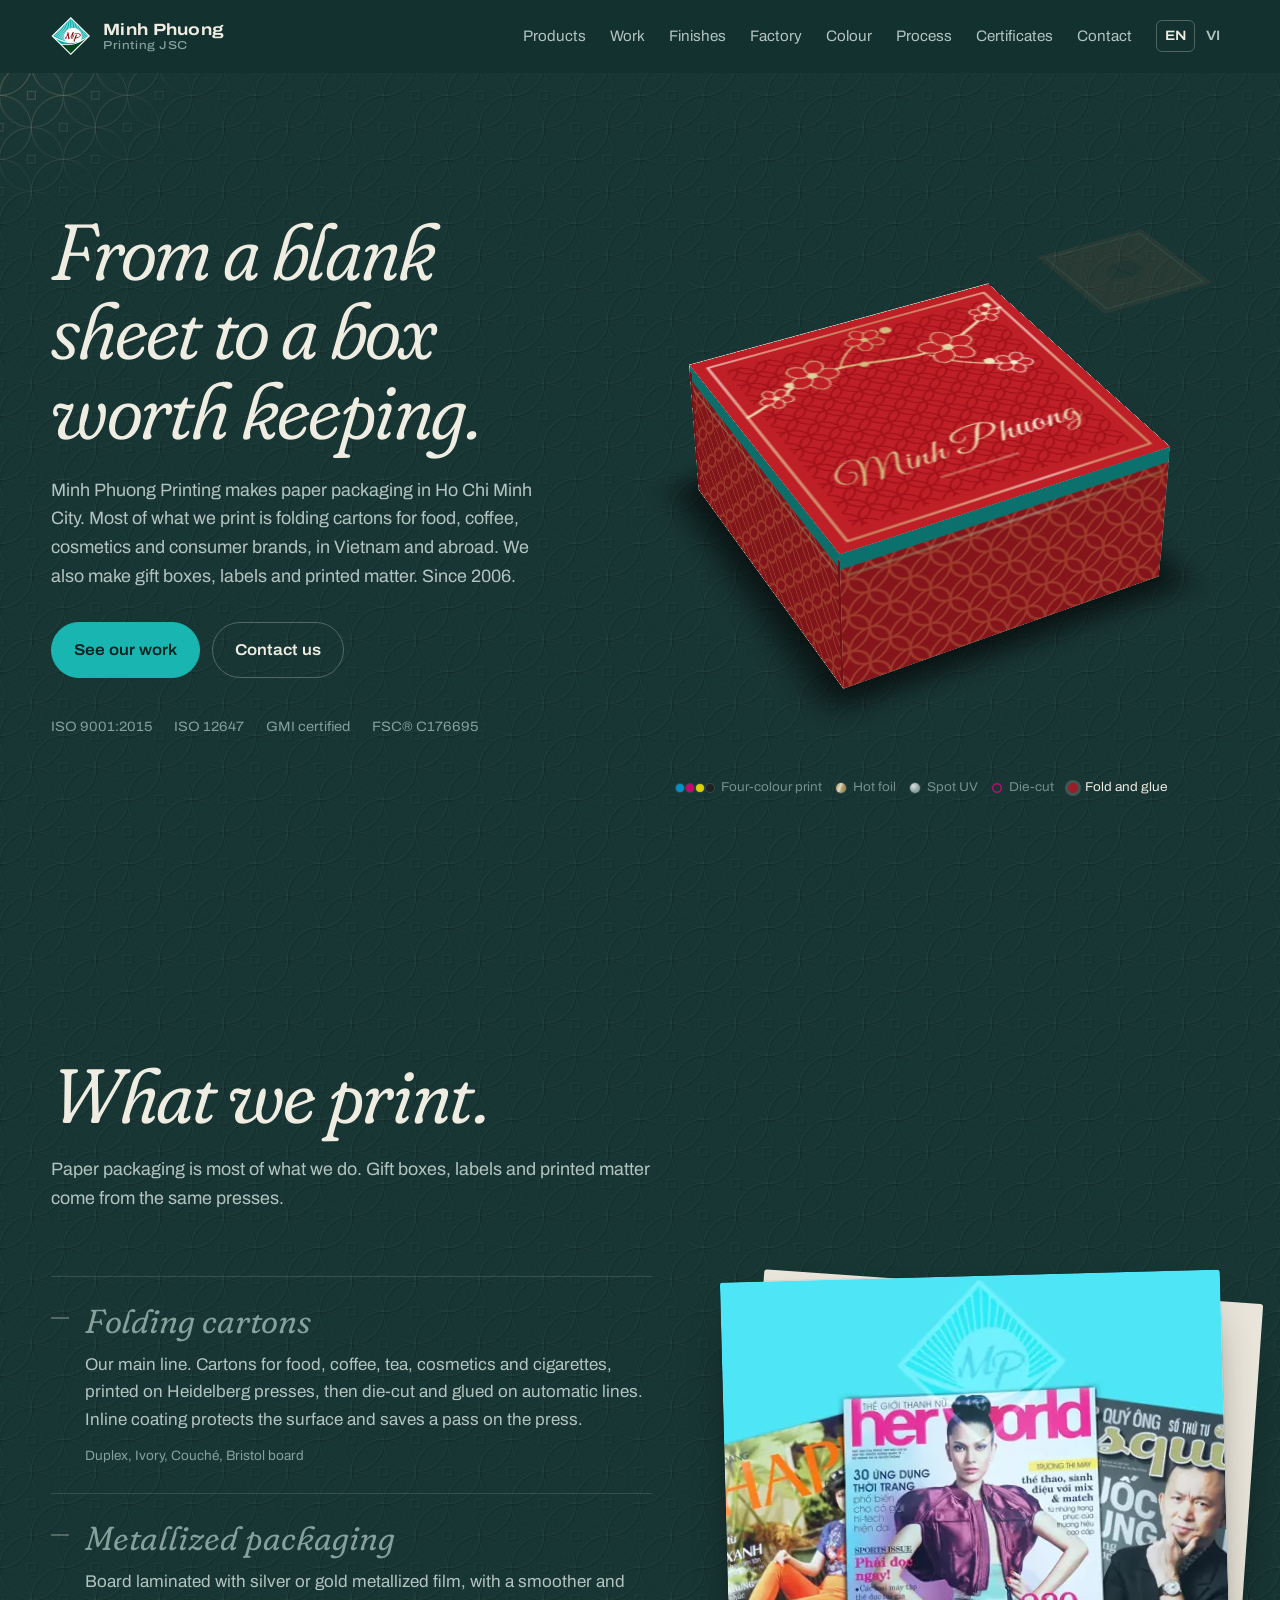
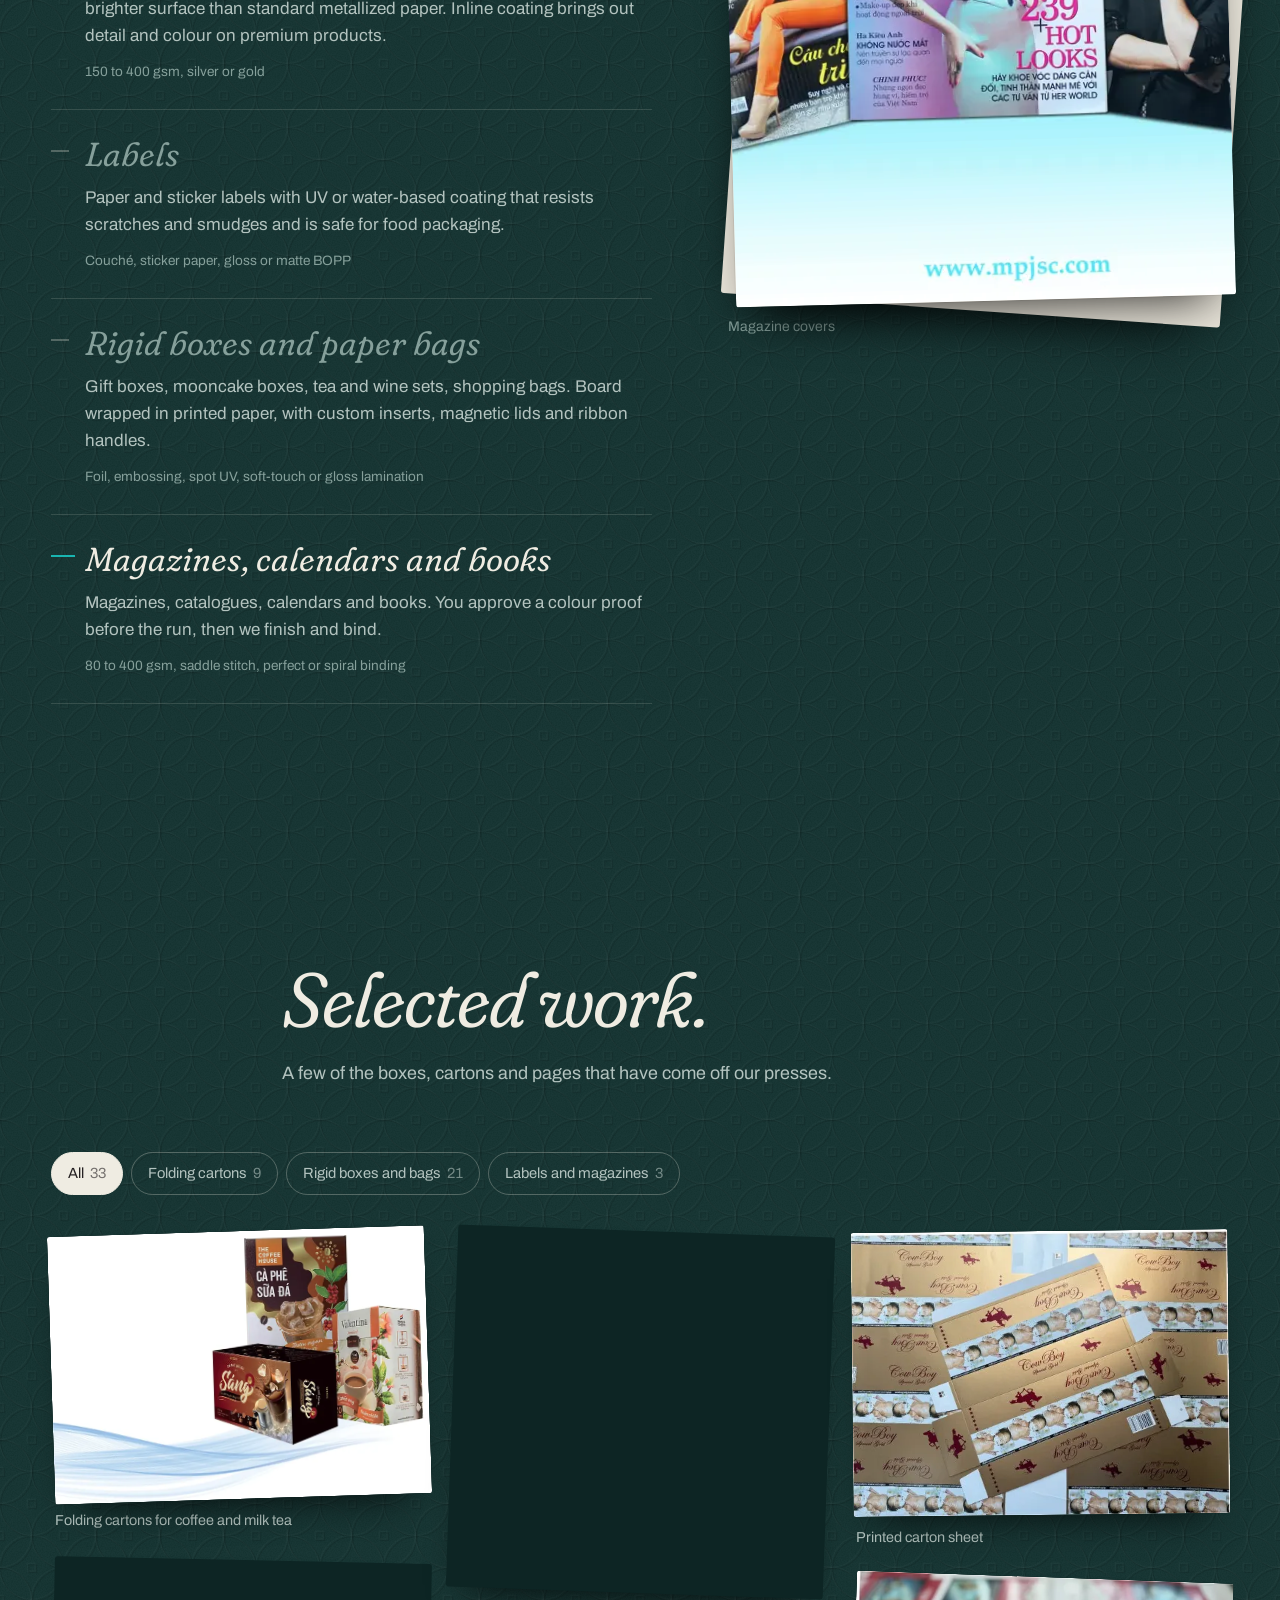
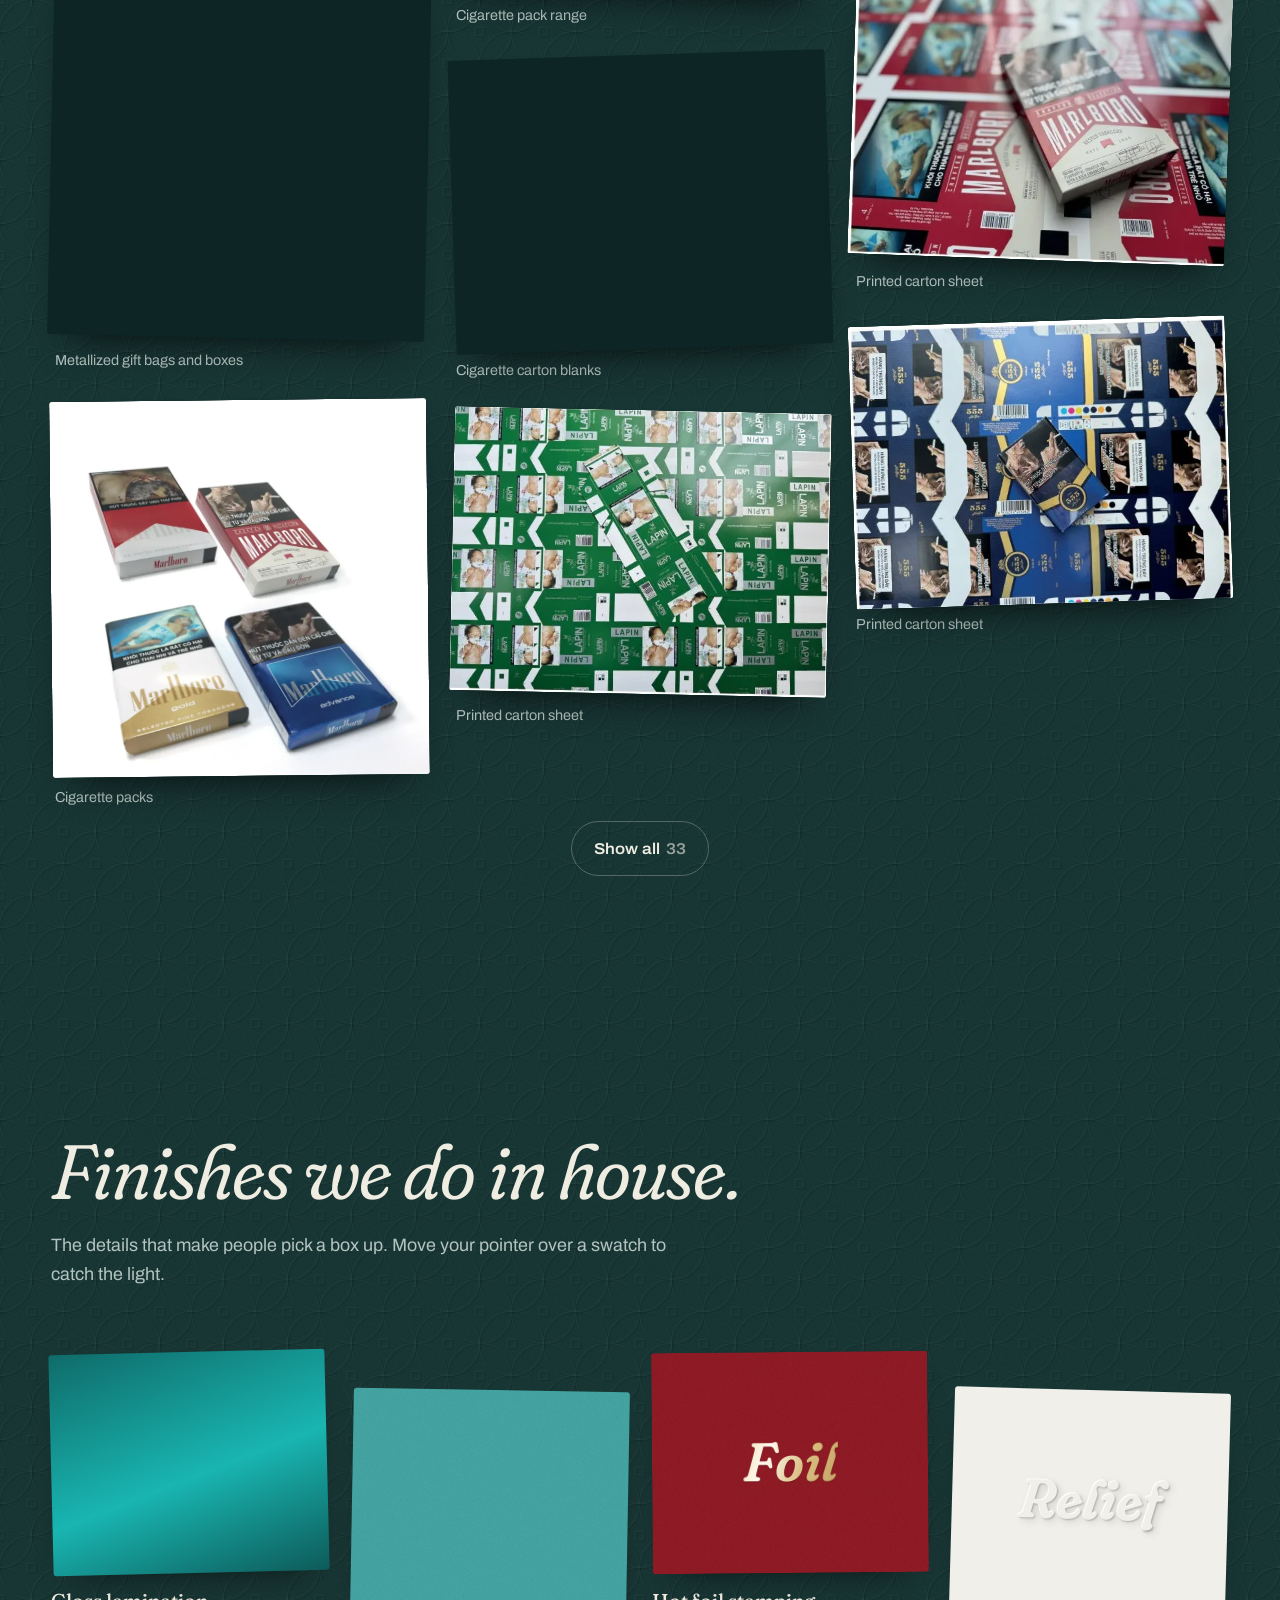
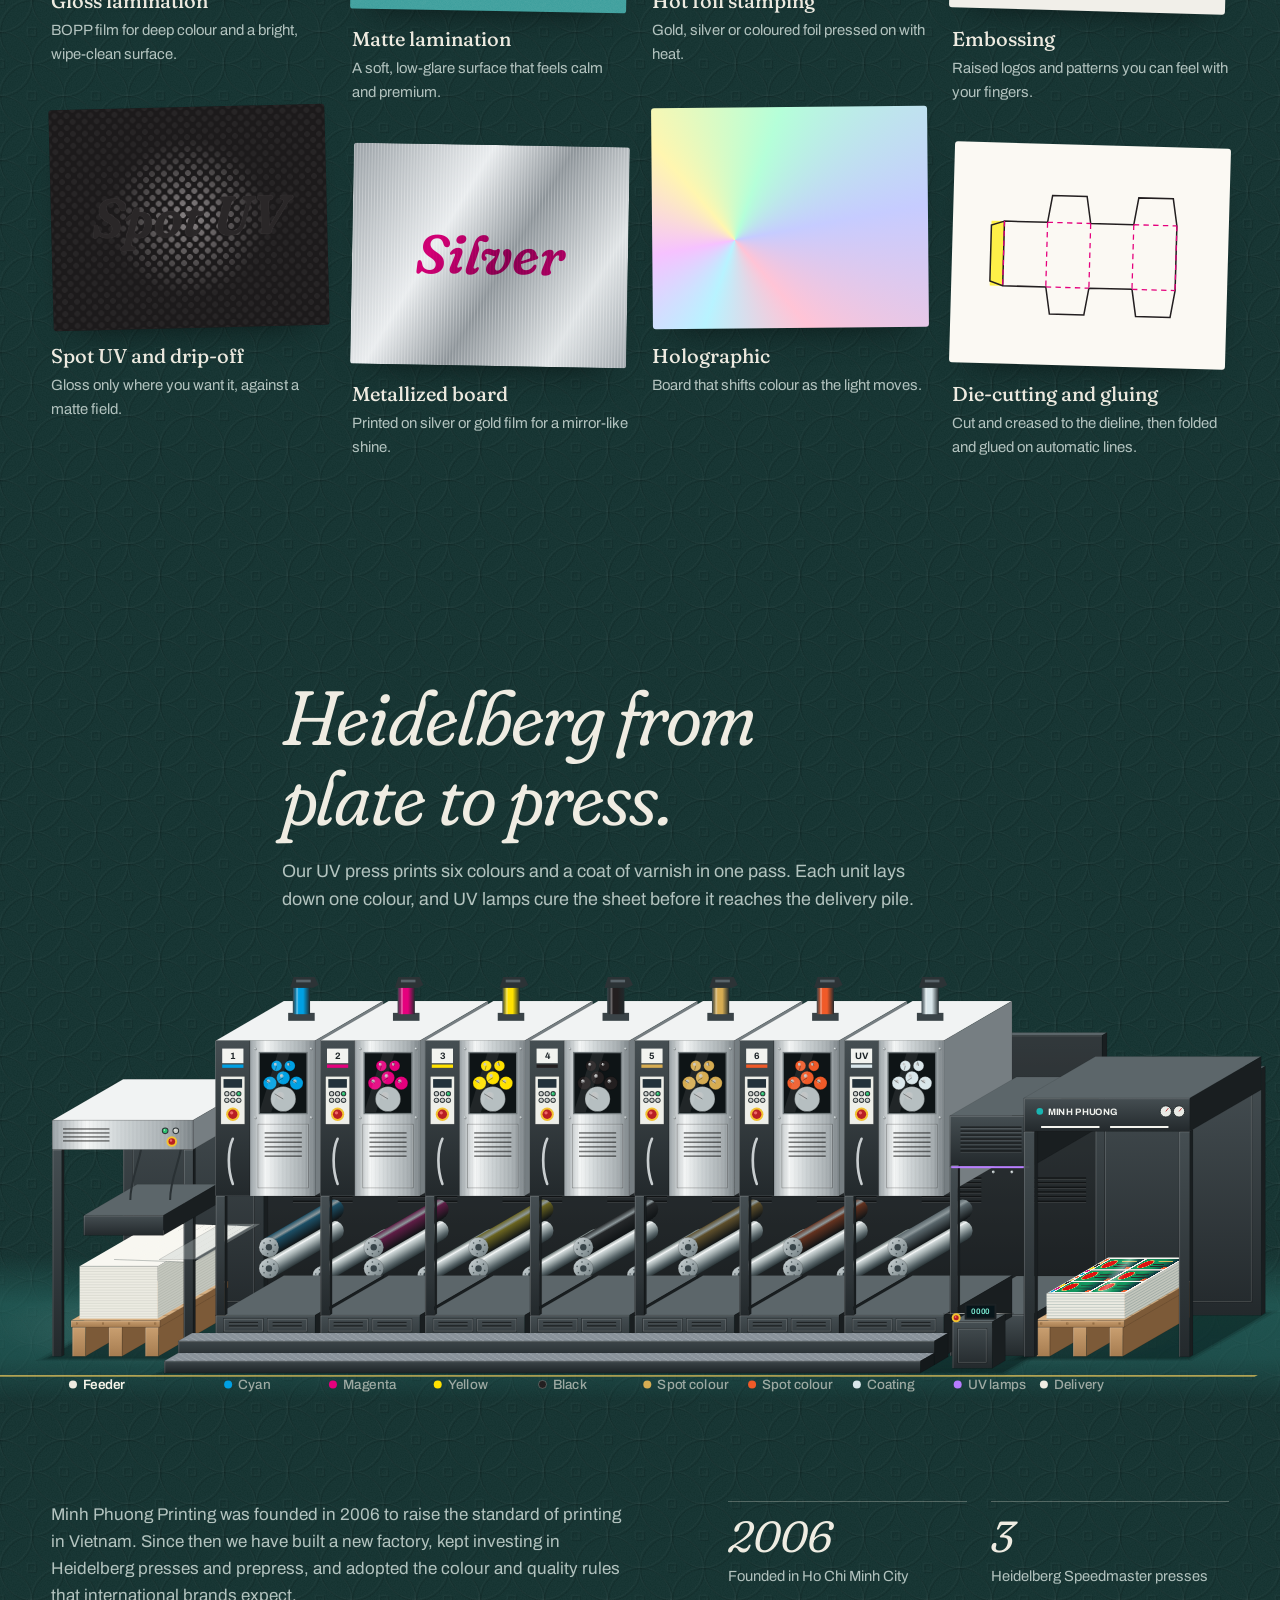
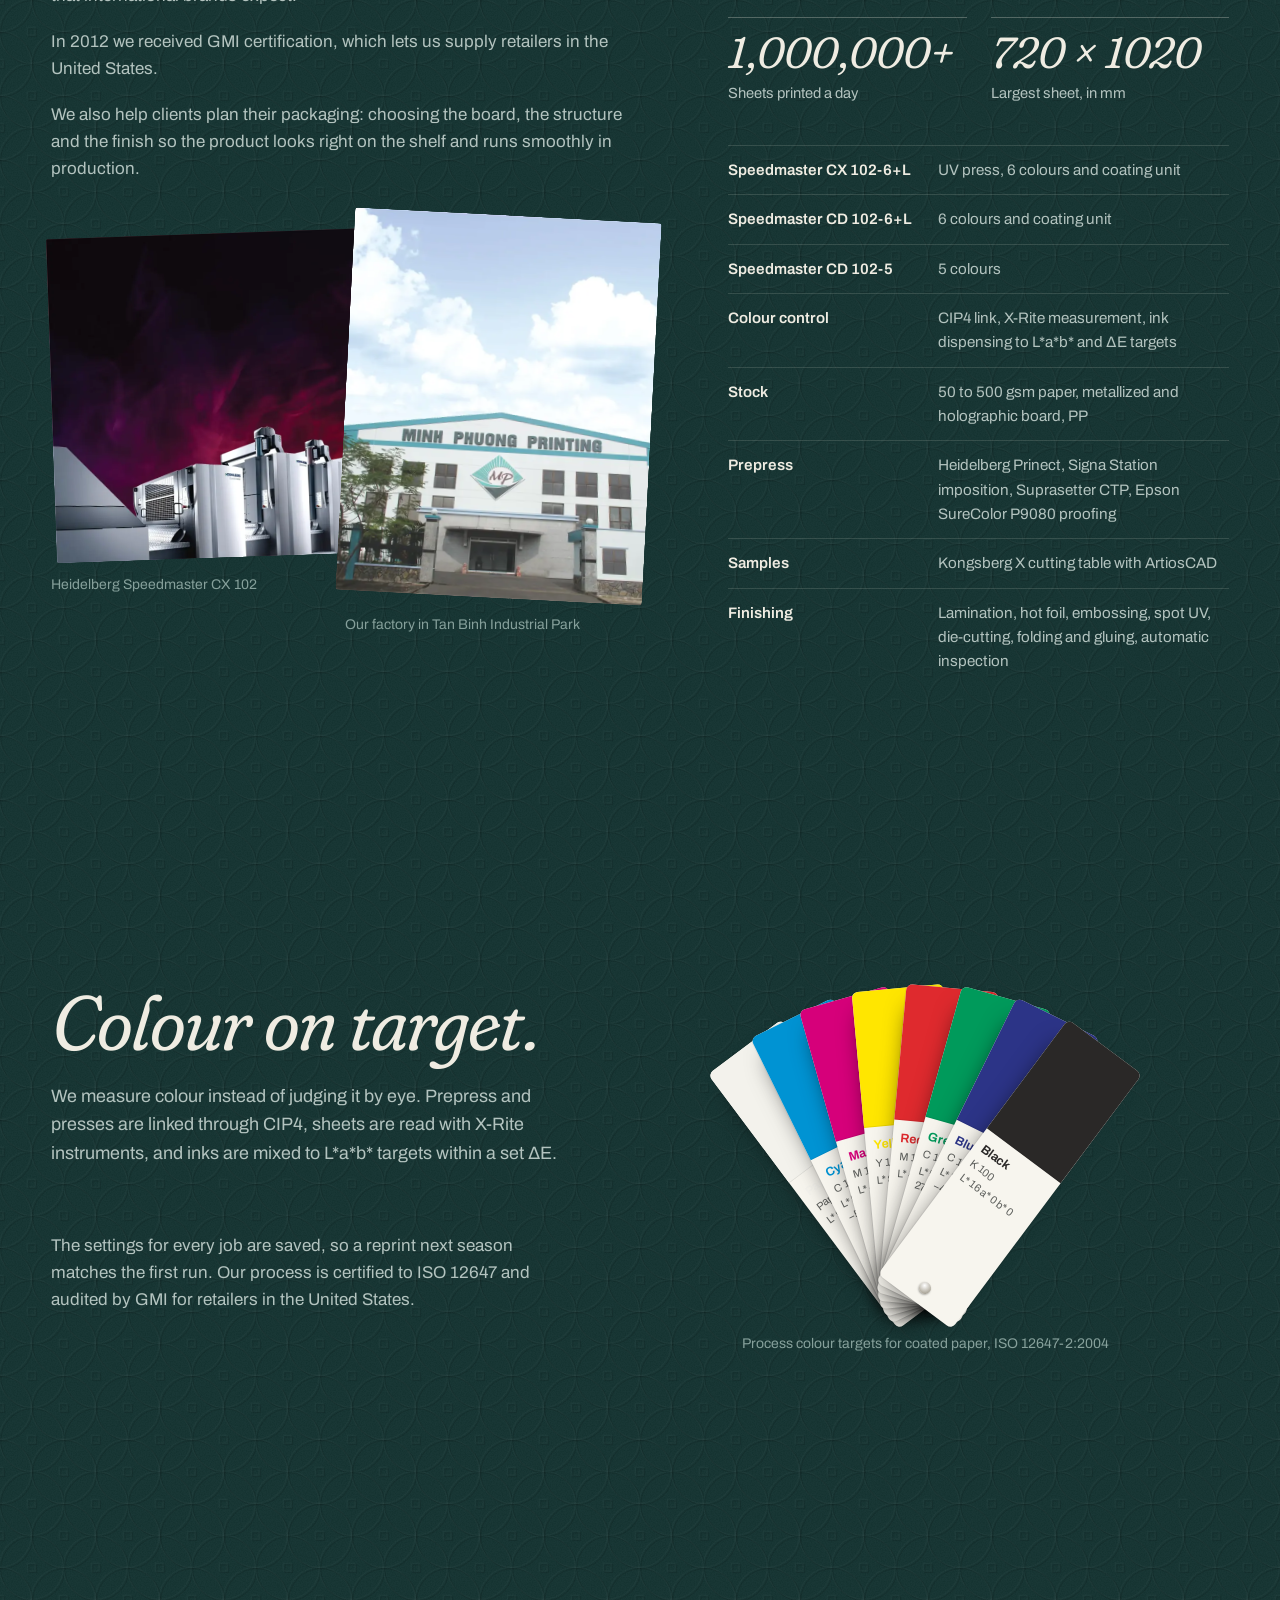
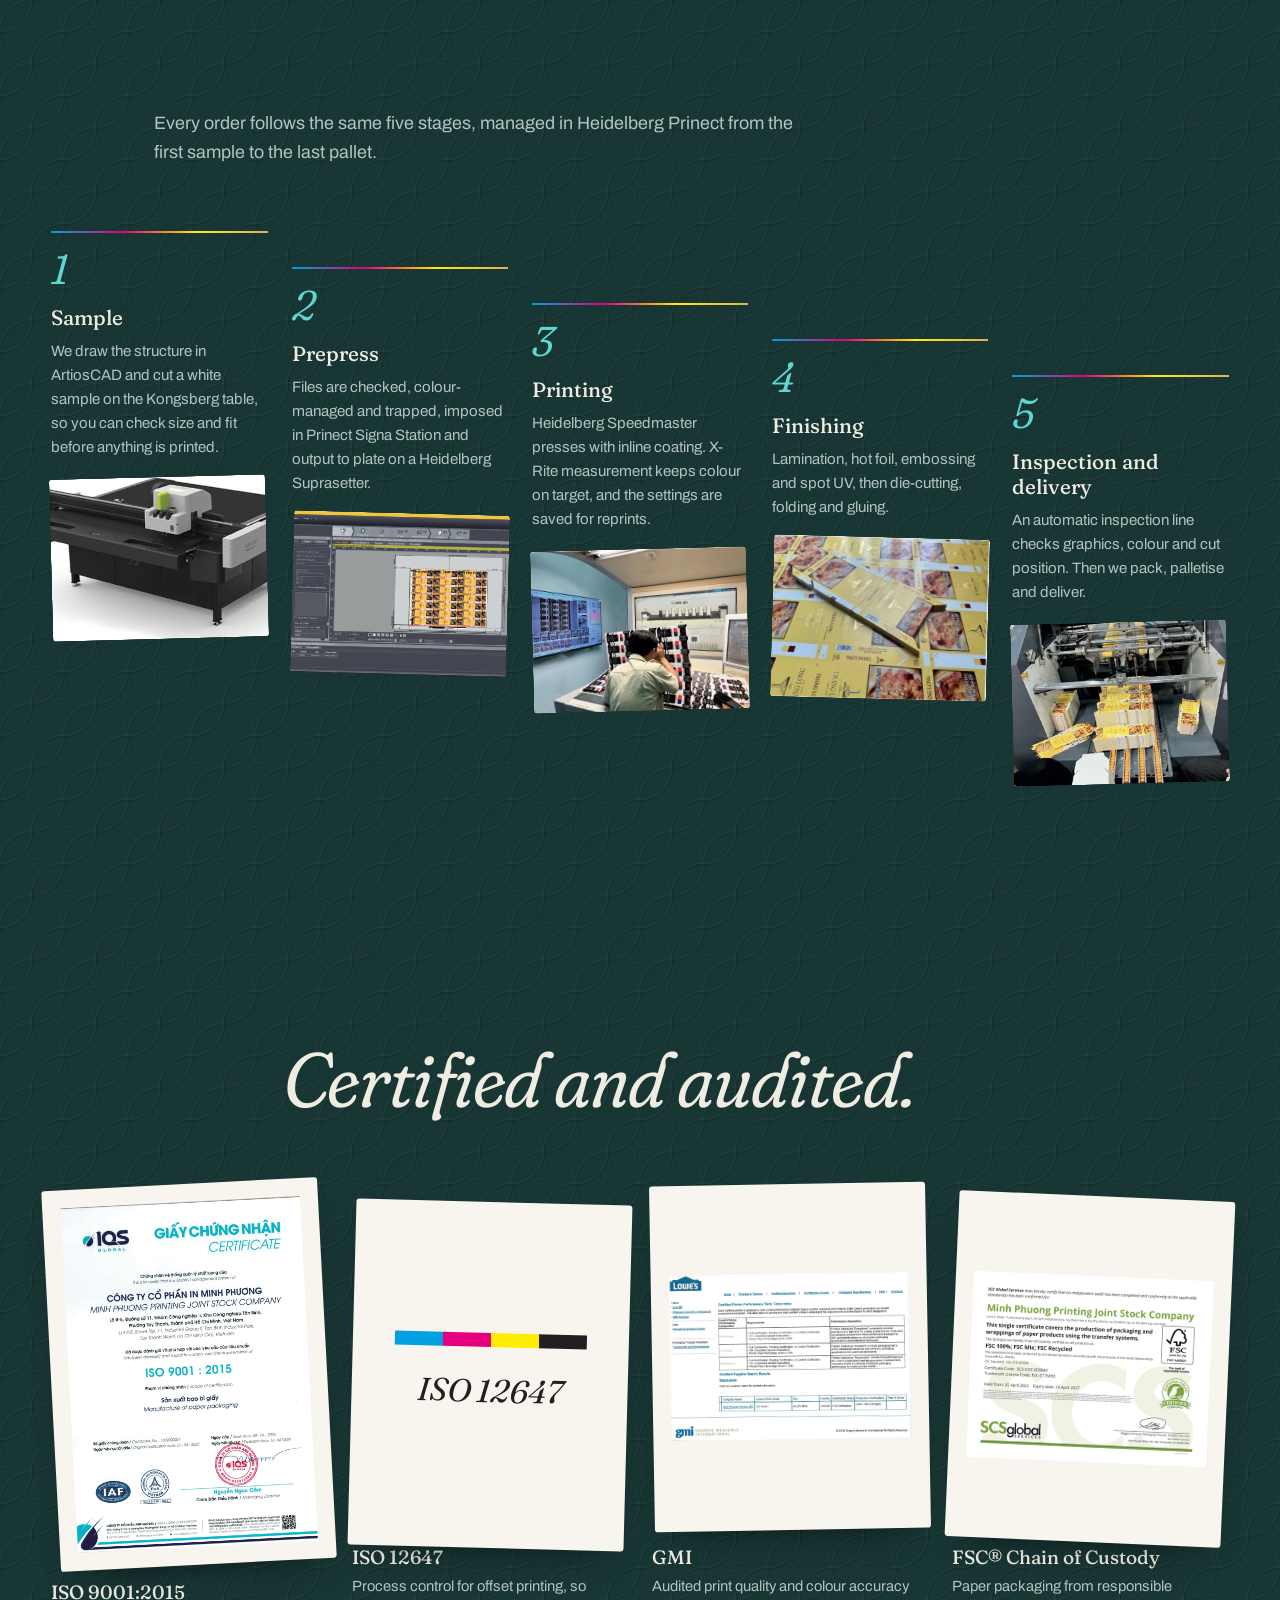
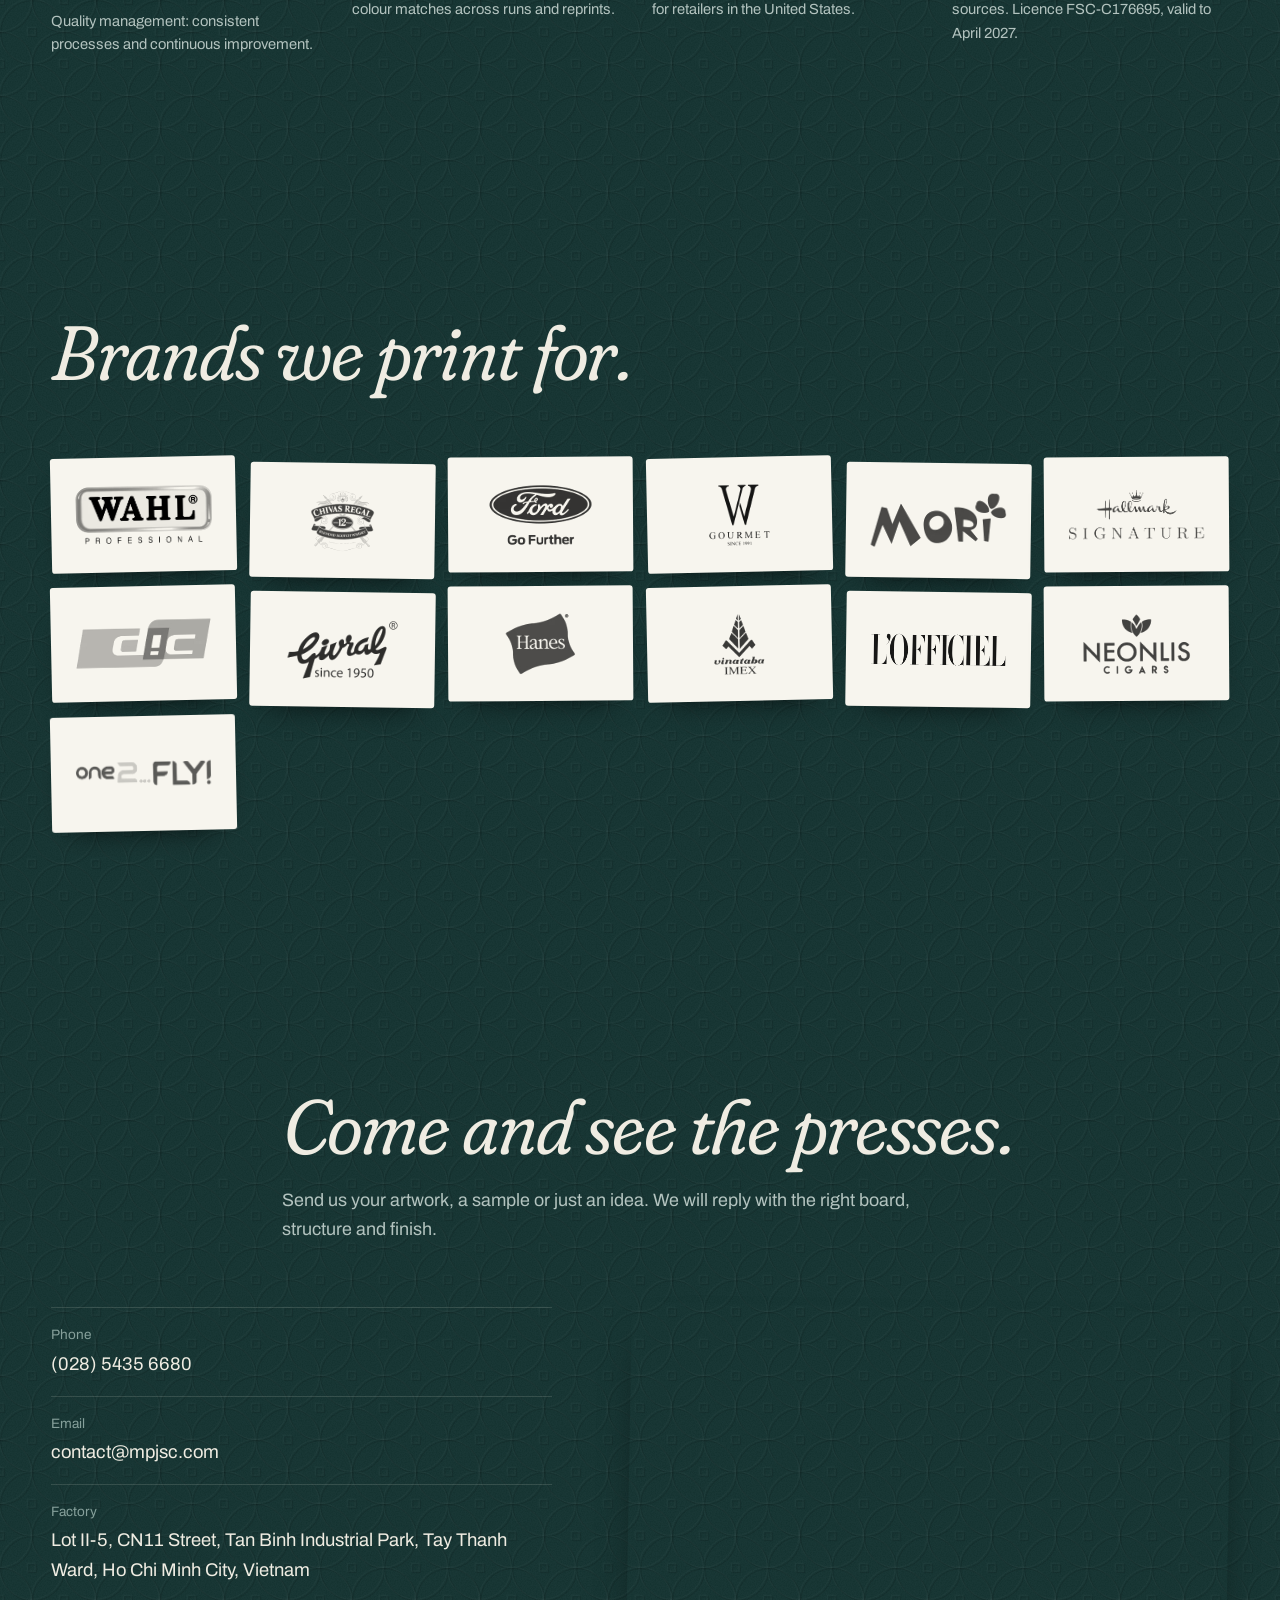
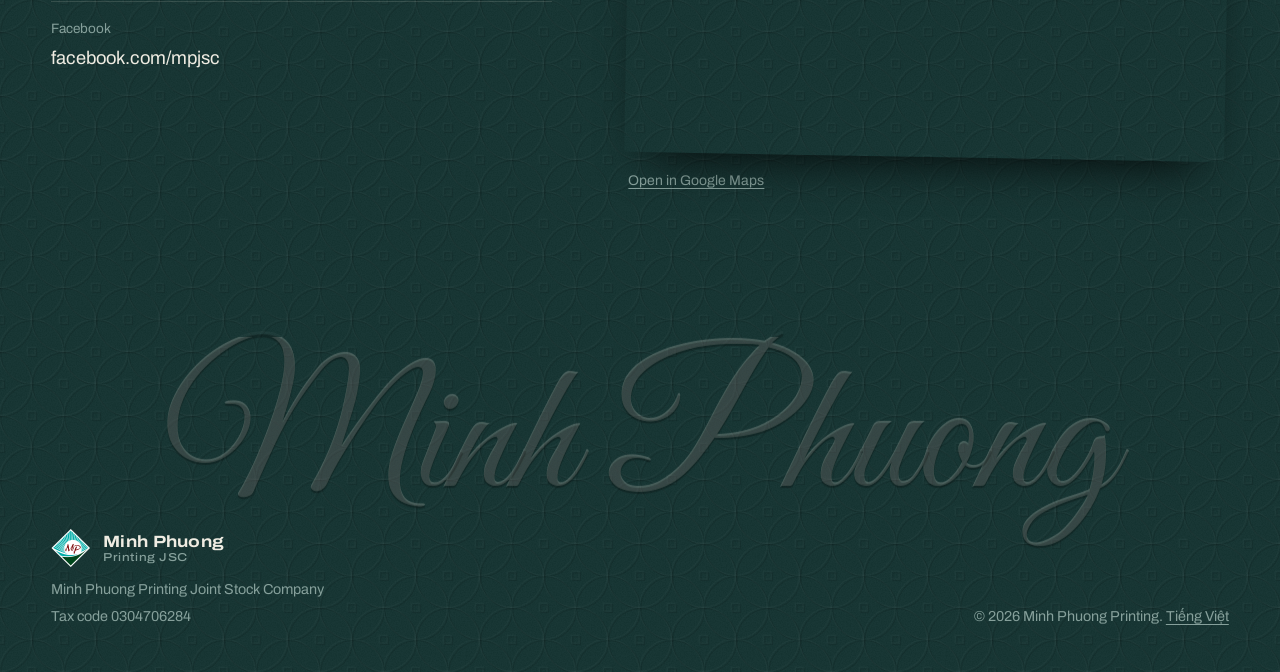
==== commit dda5cca6: "Thêm mô hình máy in 6 màu UV vào phần Nhà xưởng Tờ in đi qua bàn nạp, 6 đơn vị in, tráng phủ, đèn UV" ====
--- a/index.html
+++ b/index.html
@@ -23,7 +23,7 @@
   <!-- fonts load without holding up the first paint; text shows in a fallback face until they arrive -->
   <link rel="preload" as="style" href="https://fonts.googleapis.com/css2?family=Archivo:wdth,wght@75..125,400..700&family=Great+Vibes&family=Fraunces:ital,opsz,wght,SOFT,WONK@0,9..144,300..700,0..100,0..1;1,9..144,300..700,0..100,0..1&display=swap" onload="this.onload=null;this.rel='stylesheet'">
   <noscript><link rel="stylesheet" href="https://fonts.googleapis.com/css2?family=Archivo:wdth,wght@75..125,400..700&family=Great+Vibes&family=Fraunces:ital,opsz,wght,SOFT,WONK@0,9..144,300..700,0..100,0..1;1,9..144,300..700,0..100,0..1&display=swap"></noscript>
-  <link rel="stylesheet" href="assets/css/site.css?v=27">
+  <link rel="stylesheet" href="assets/css/site.css?v=28">
   <script type="application/ld+json">
   {
     "@context": "https://schema.org",
@@ -60,8 +60,8 @@
         <a href="#products">Products</a>
         <a href="#work">Work</a>
         <a href="#finishes">Finishes</a>
+        <a href="#factory">Factory</a>
         <a href="#colour">Colour</a>
-        <a href="#factory">Factory</a>
         <a href="#process">Process</a>
         <a href="#certificates">Certificates</a>
         <a href="#contact">Contact</a>
@@ -228,6 +228,59 @@
       </div>
     </section>
 
+    <section class="section" id="factory">
+      <div class="wrap">
+        <div class="section-head">
+          <h2 class="h2">Heidelberg from plate to press.</h2>
+          <p class="lede">Our UV press prints six colours and a coat of varnish in one pass. Each unit lays down one colour, and UV lamps cure the sheet before it reaches the delivery pile.</p>
+        </div>
+      </div>
+      <figure class="pressline">
+        <canvas aria-hidden="true"></canvas>
+      </figure>
+      <div class="wrap pressline-bar">
+        <ol class="pl-steps" aria-label="A sheet passing through the press"><li><i></i>Feeder</li><li><i></i>Cyan</li><li><i></i>Magenta</li><li><i></i>Yellow</li><li><i></i>Black</li><li><i></i>Spot colour</li><li><i></i>Spot colour</li><li><i></i>Coating</li><li><i></i>UV lamps</li><li><i></i>Delivery</li></ol>
+        <button class="pl-again" type="button">Print again</button>
+      </div>
+      <div class="wrap">
+        <div class="factory-grid">
+          <div class="factory-text">
+            <p>Minh Phuong Printing was founded in 2006 to raise the standard of printing in Vietnam. Since then we have built a new factory, kept investing in Heidelberg presses and prepress, and adopted the colour and quality rules that international brands expect.</p>
+            <p>In 2012 we received GMI certification, which lets us supply retailers in the United States.</p>
+            <p>We also help clients plan their packaging: choosing the board, the structure and the finish so the product looks right on the shelf and runs smoothly in production.</p>
+            <div class="photo-pair">
+              <figure>
+                <img class="screen" src="assets/img/hero-press-800.webp" width="800" height="800" loading="lazy" alt="Heidelberg Speedmaster offset press">
+                <figcaption class="small">Heidelberg Speedmaster CX 102</figcaption>
+              </figure>
+              <figure>
+                <img class="screen" src="assets/img/factory/building-800.webp" width="800" height="800" loading="lazy" alt="The Minh Phuong Printing factory in Tan Binh Industrial Park">
+                <figcaption class="small">Our factory in Tan Binh Industrial Park</figcaption>
+              </figure>
+            </div>
+          </div>
+          <div>
+            <dl class="figures">
+              <div><dt>2006</dt><dd>Founded in Ho Chi Minh City</dd></div>
+              <div><dt>3</dt><dd>Heidelberg Speedmaster presses</dd></div>
+              <div><dt data-count="1000000" data-suffix="+">1,000,000+</dt><dd>Sheets printed a day</dd></div>
+              <div><dt>720 × 1020</dt><dd>Largest sheet, in mm</dd></div>
+            </dl>
+            <dl class="spec">
+              <div><dt>Speedmaster CX 102-6+L</dt><dd>UV press, 6 colours and coating unit</dd></div>
+              <div><dt>Speedmaster CD 102-6+L</dt><dd>6 colours and coating unit</dd></div>
+              <div><dt>Speedmaster CD 102-5</dt><dd>5 colours</dd></div>
+              <div><dt>Colour control</dt><dd>CIP4 link, X-Rite measurement, ink dispensing to L*a*b* and ΔE targets</dd></div>
+              <div><dt>Stock</dt><dd>50 to 500 gsm paper, metallized and holographic board, PP</dd></div>
+              <div><dt>Prepress</dt><dd>Heidelberg Prinect, Signa Station imposition, Suprasetter CTP, Epson SureColor P9080 proofing</dd></div>
+              <div><dt>Samples</dt><dd>Kongsberg X cutting table with ArtiosCAD</dd></div>
+              <div><dt>Finishing</dt><dd>Lamination, hot foil, embossing, spot UV, die-cutting, folding and gluing, automatic inspection</dd></div>
+            </dl>
+          </div>
+        </div>
+      </div>
+    </section>
+
     <section class="section" id="colour">
       <!-- the ink you point at on the fan washes out across the section; two layers so one colour can fade as the next spreads.
            Each layer keeps its own gradient: currentColor in a gradient follows the svg the gradient lives in. -->
@@ -262,49 +315,6 @@
           </ol>
           <figcaption class="small">Process colour targets for coated paper, ISO 12647-2:2004</figcaption>
         </figure>
-      </div>
-    </section>
-
-    <section class="section" id="factory">
-      <div class="wrap">
-        <div class="section-head">
-          <h2 class="h2">Heidelberg from plate to press.</h2>
-        </div>
-        <div class="factory-grid">
-          <div class="factory-text">
-            <p>Minh Phuong Printing was founded in 2006 to raise the standard of printing in Vietnam. Since then we have built a new factory, kept investing in Heidelberg presses and prepress, and adopted the colour and quality rules that international brands expect.</p>
-            <p>In 2012 we received GMI certification, which lets us supply retailers in the United States.</p>
-            <p>We also help clients plan their packaging: choosing the board, the structure and the finish so the product looks right on the shelf and runs smoothly in production.</p>
-            <div class="photo-pair">
-              <figure>
-                <img class="screen" src="assets/img/hero-press-800.webp" width="800" height="800" loading="lazy" alt="Heidelberg Speedmaster offset press">
-                <figcaption class="small">Heidelberg Speedmaster CX 102</figcaption>
-              </figure>
-              <figure>
-                <img class="screen" src="assets/img/factory/building-800.webp" width="800" height="800" loading="lazy" alt="The Minh Phuong Printing factory in Tan Binh Industrial Park">
-                <figcaption class="small">Our factory in Tan Binh Industrial Park</figcaption>
-              </figure>
-            </div>
-          </div>
-          <div>
-            <dl class="figures">
-              <div><dt>2006</dt><dd>Founded in Ho Chi Minh City</dd></div>
-              <div><dt>3</dt><dd>Heidelberg Speedmaster presses</dd></div>
-              <div><dt data-count="1000000" data-suffix="+">1,000,000+</dt><dd>Sheets printed a day</dd></div>
-              <div><dt>720 × 1020</dt><dd>Largest sheet, in mm</dd></div>
-            </dl>
-            <dl class="spec">
-              <div><dt>Speedmaster CX 102-6+L</dt><dd>UV press, 6 colours and coating unit</dd></div>
-              <div><dt>Speedmaster CD 102-6+L</dt><dd>6 colours and coating unit</dd></div>
-              <div><dt>Speedmaster CD 102-5</dt><dd>5 colours</dd></div>
-              <div><dt>Colour control</dt><dd>CIP4 link, X-Rite measurement, ink dispensing to L*a*b* and ΔE targets</dd></div>
-              <div><dt>Stock</dt><dd>50 to 500 gsm paper, metallized and holographic board, PP</dd></div>
-              <div><dt>Prepress</dt><dd>Heidelberg Prinect, Signa Station imposition, Suprasetter CTP, Epson SureColor P9080 proofing</dd></div>
-              <div><dt>Samples</dt><dd>Kongsberg X cutting table with ArtiosCAD</dd></div>
-              <div><dt>Finishing</dt><dd>Lamination, hot foil, embossing, spot UV, die-cutting, folding and gluing, automatic inspection</dd></div>
-            </dl>
-          </div>
-        </div>
       </div>
     </section>
 
@@ -468,8 +478,9 @@
     </figure>
   </dialog>
 
-  <script src="assets/js/press.js?v=27" defer></script>
-  <script src="assets/js/main.js?v=27" defer></script>
-  <script src="assets/js/effects.js?v=27" defer></script>
+  <script src="assets/js/press.js?v=28" defer></script>
+  <script src="assets/js/pressline.js?v=28" defer></script>
+  <script src="assets/js/main.js?v=28" defer></script>
+  <script src="assets/js/effects.js?v=28" defer></script>
 </body>
 </html>
--- a/assets/css/site.css
+++ b/assets/css/site.css
@@ -2108,3 +2108,125 @@
 }
 
 
+
+
+/* ---------- factory: the press across the whole page ---------- */
+
+#factory .section-head {
+  margin-bottom: 8px;
+}
+
+.pressline {
+  position: relative;
+  width: 100%;
+  max-width: 2100px;
+  margin: 0 auto;
+  aspect-ratio: 1930 / 722;
+}
+
+.pressline canvas {
+  display: block;
+  width: 100%;
+  height: 100%;
+}
+
+.pressline-bar {
+  display: flex;
+  flex-wrap: wrap;
+  align-items: center;
+  justify-content: flex-end;
+  gap: 12px;
+  margin-bottom: clamp(36px, 5vw, 64px);
+  position: relative;
+  z-index: 1;
+}
+
+.pl-again {
+  padding: 6px 14px;
+  border: 1px solid var(--line-2);
+  border-radius: 999px;
+  background: none;
+  font-size: 0.85rem;
+  color: var(--paper-dim);
+  cursor: pointer;
+  visibility: hidden;
+}
+
+.pl-again:hover {
+  color: var(--paper);
+  border-color: var(--paper);
+}
+
+#factory:has(.pressline.is-done) .pl-again {
+  visibility: visible;
+}
+
+/* on a wide screen each stage is named under its unit, inside the drawing */
+.pl-steps {
+  display: none;
+  flex-wrap: wrap;
+  gap: 6px 14px;
+  margin: 0;
+  padding: 0;
+  list-style: none;
+  font-size: 0.8rem;
+  width: 100%;
+}
+
+.pl-steps li {
+  display: flex;
+  align-items: center;
+  gap: 7px;
+  color: var(--paper-mute);
+  opacity: 0.55;
+  transition: opacity 0.3s, color 0.3s;
+}
+
+.pl-steps li[data-state="on"] {
+  opacity: 1;
+  color: var(--paper);
+}
+
+.pl-steps li[data-state="done"] {
+  opacity: 0.85;
+}
+
+.pl-steps i {
+  width: 10px;
+  height: 10px;
+  border-radius: 50%;
+  background: var(--paper-mute);
+  box-shadow: 0 0 0 1px var(--line);
+}
+
+.pl-steps li:nth-child(2) i { background: var(--c); }
+.pl-steps li:nth-child(3) i { background: var(--m); }
+.pl-steps li:nth-child(4) i { background: var(--y); }
+.pl-steps li:nth-child(5) i { background: var(--k); }
+.pl-steps li:nth-child(6) i { background: #d6ac52; }
+.pl-steps li:nth-child(7) i { background: #f05a28; }
+.pl-steps li:nth-child(9) i { background: #b67bff; }
+
+@media (max-width: 1099px) {
+  .pressline {
+    aspect-ratio: auto;
+    height: clamp(290px, 62vw, 520px);
+    touch-action: pan-y;
+    cursor: grab;
+  }
+
+  .pl-steps {
+    display: flex;
+  }
+
+  .pressline-bar {
+    justify-content: flex-start;
+  }
+}
+
+@media (min-width: 2100px) {
+  .pressline {
+    -webkit-mask-image: linear-gradient(90deg, transparent, #000 5%, #000 95%, transparent);
+    mask-image: linear-gradient(90deg, transparent, #000 5%, #000 95%, transparent);
+  }
+}
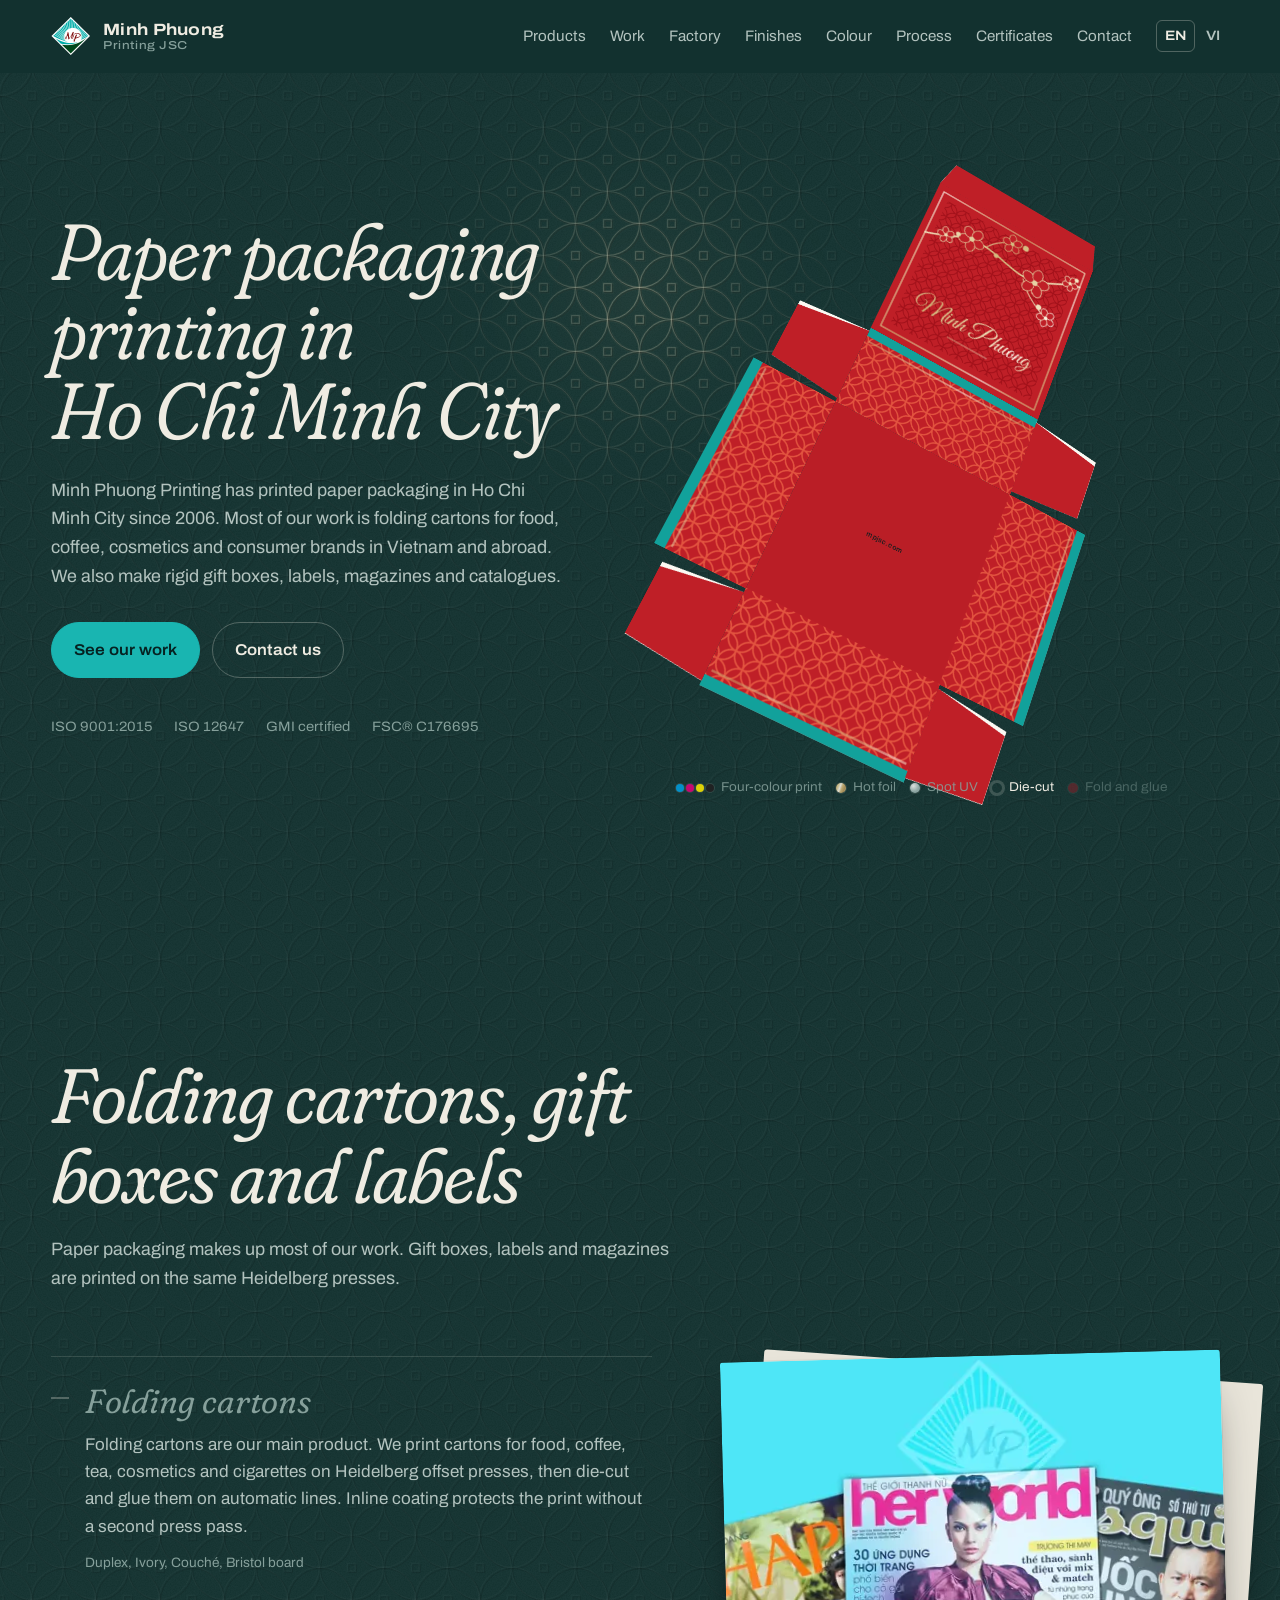
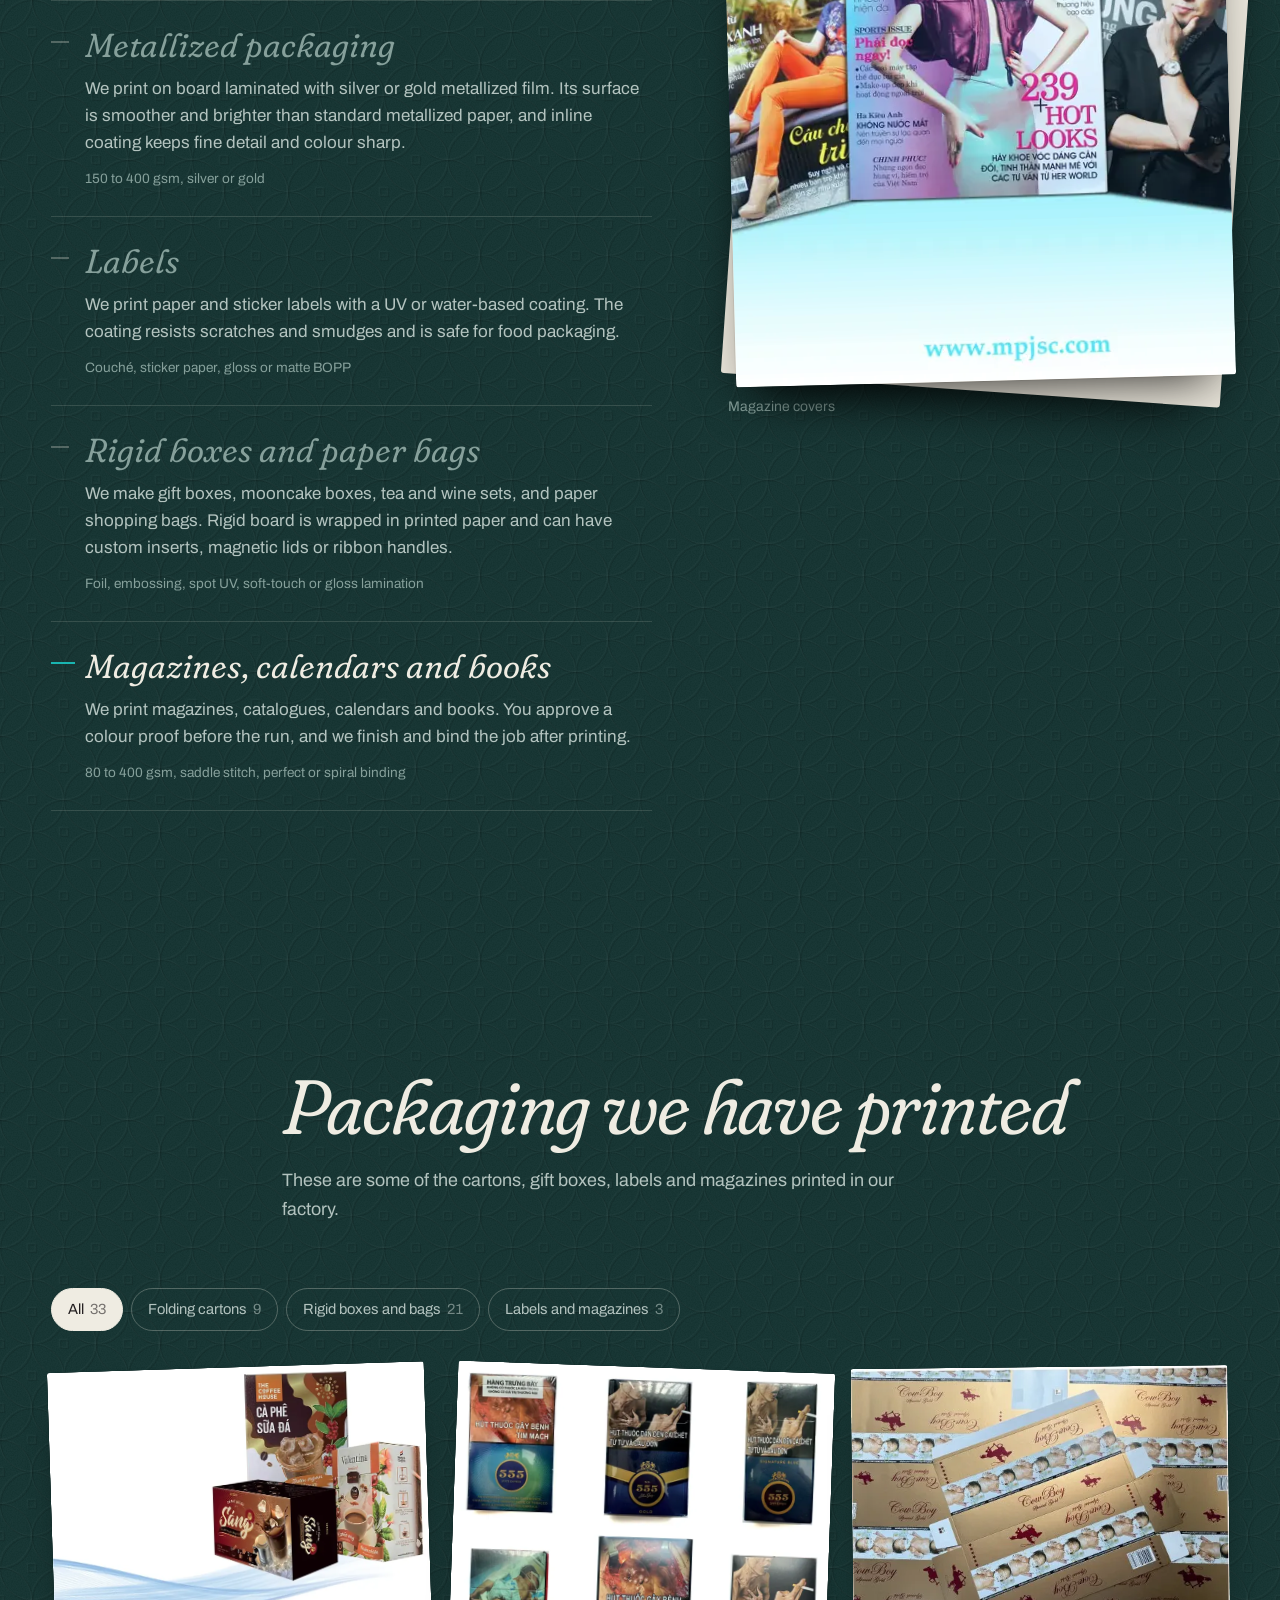
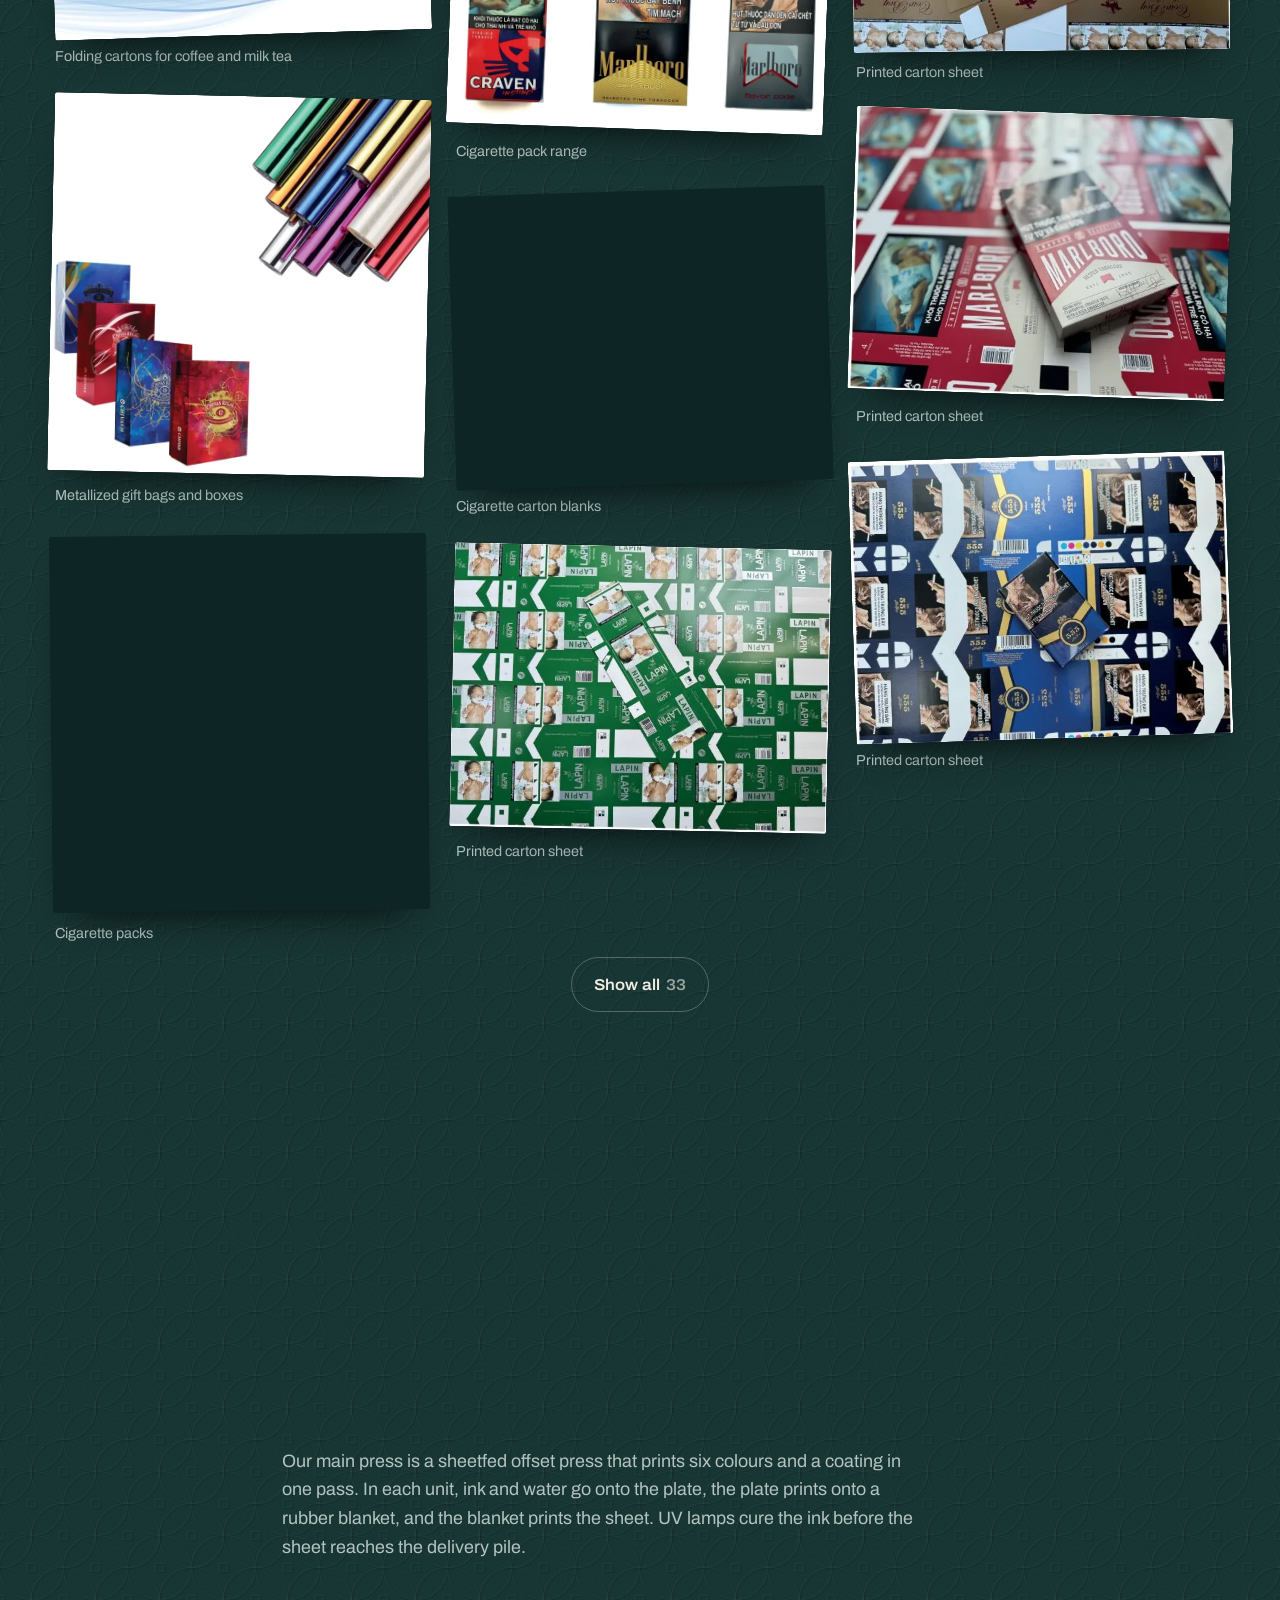
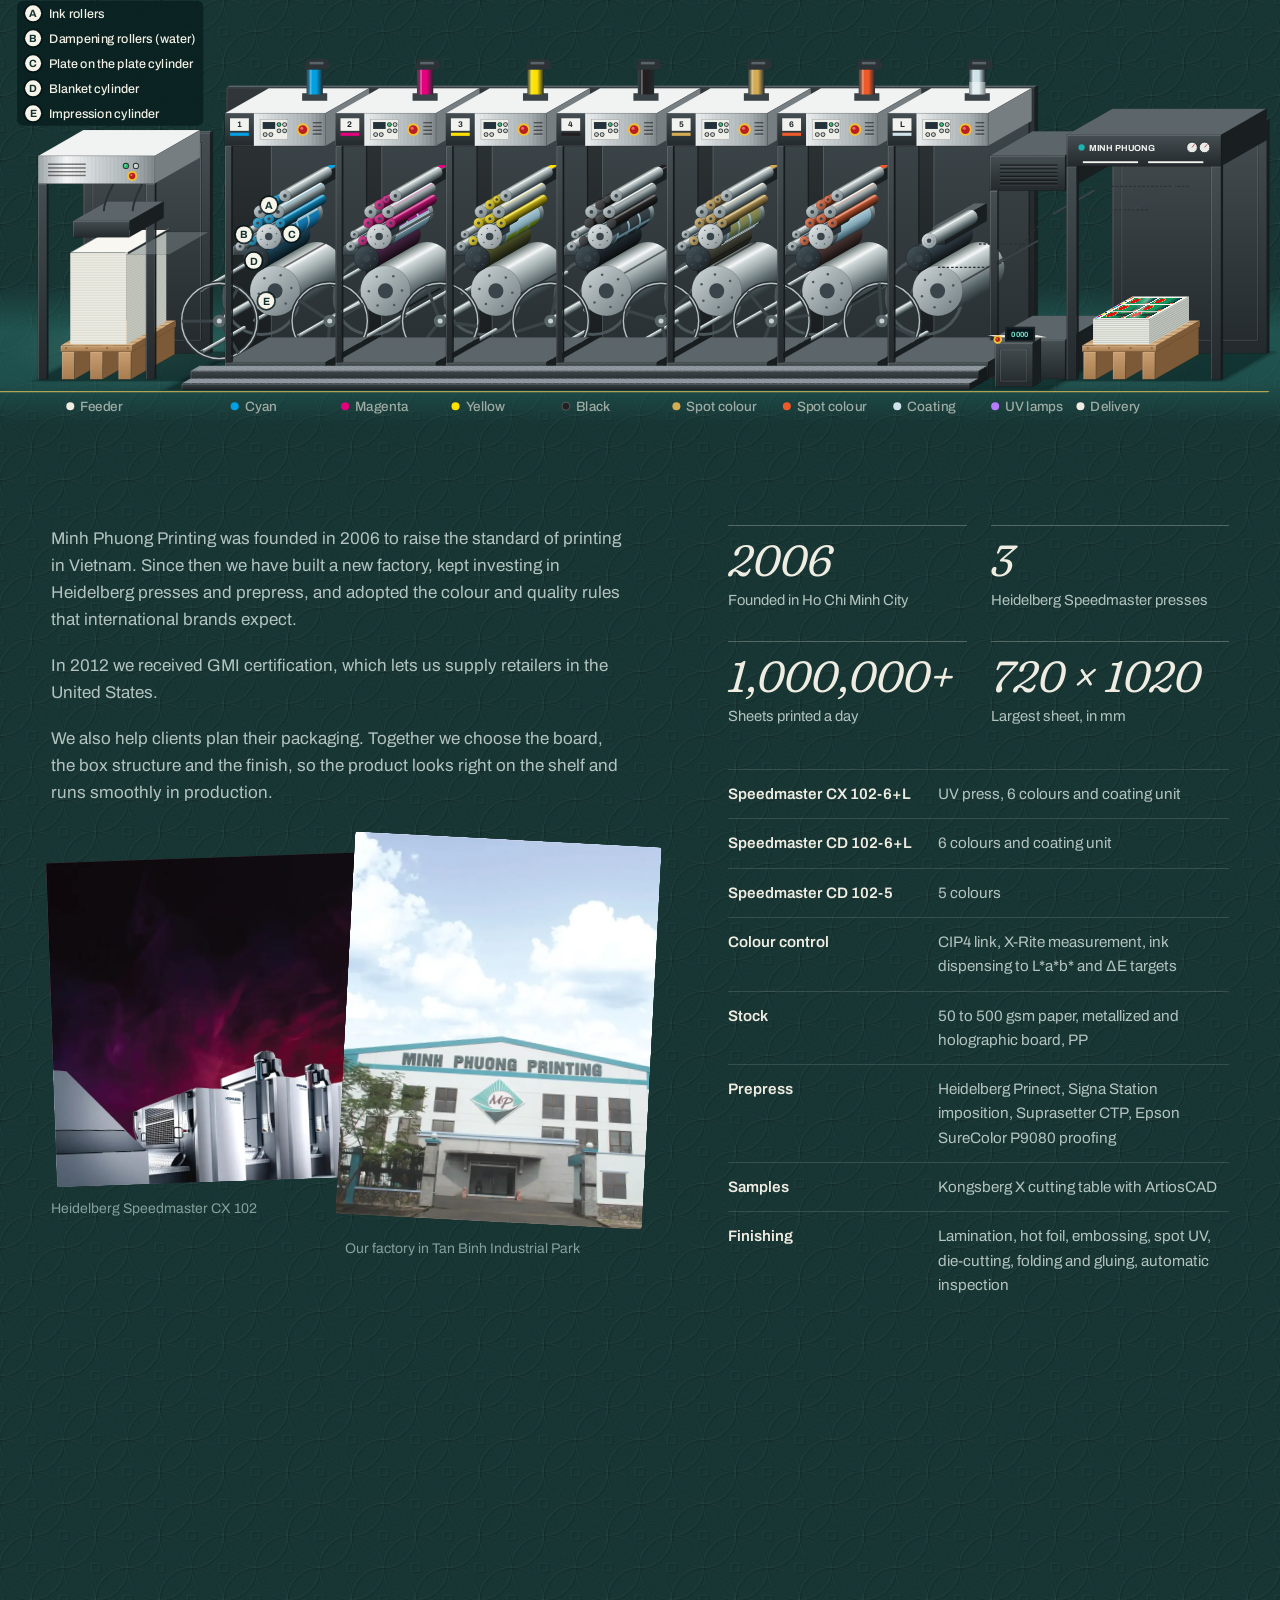
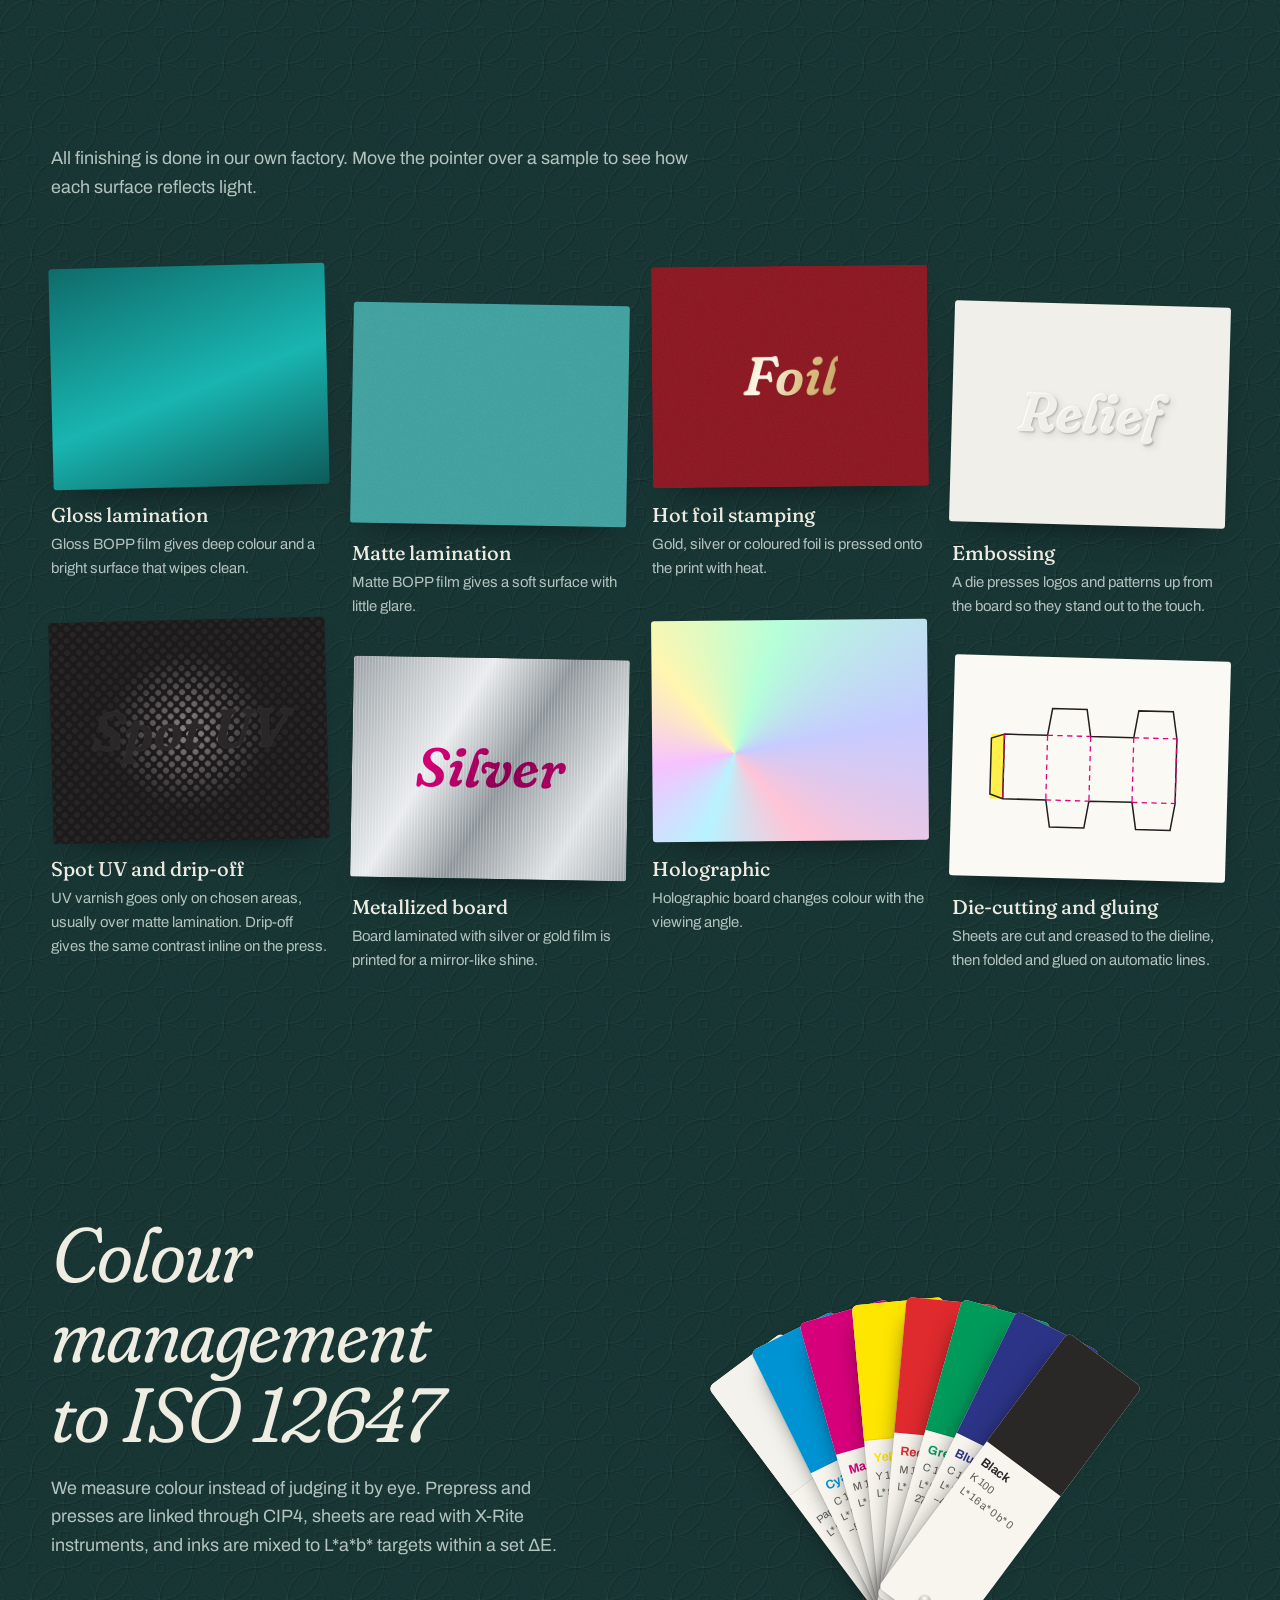
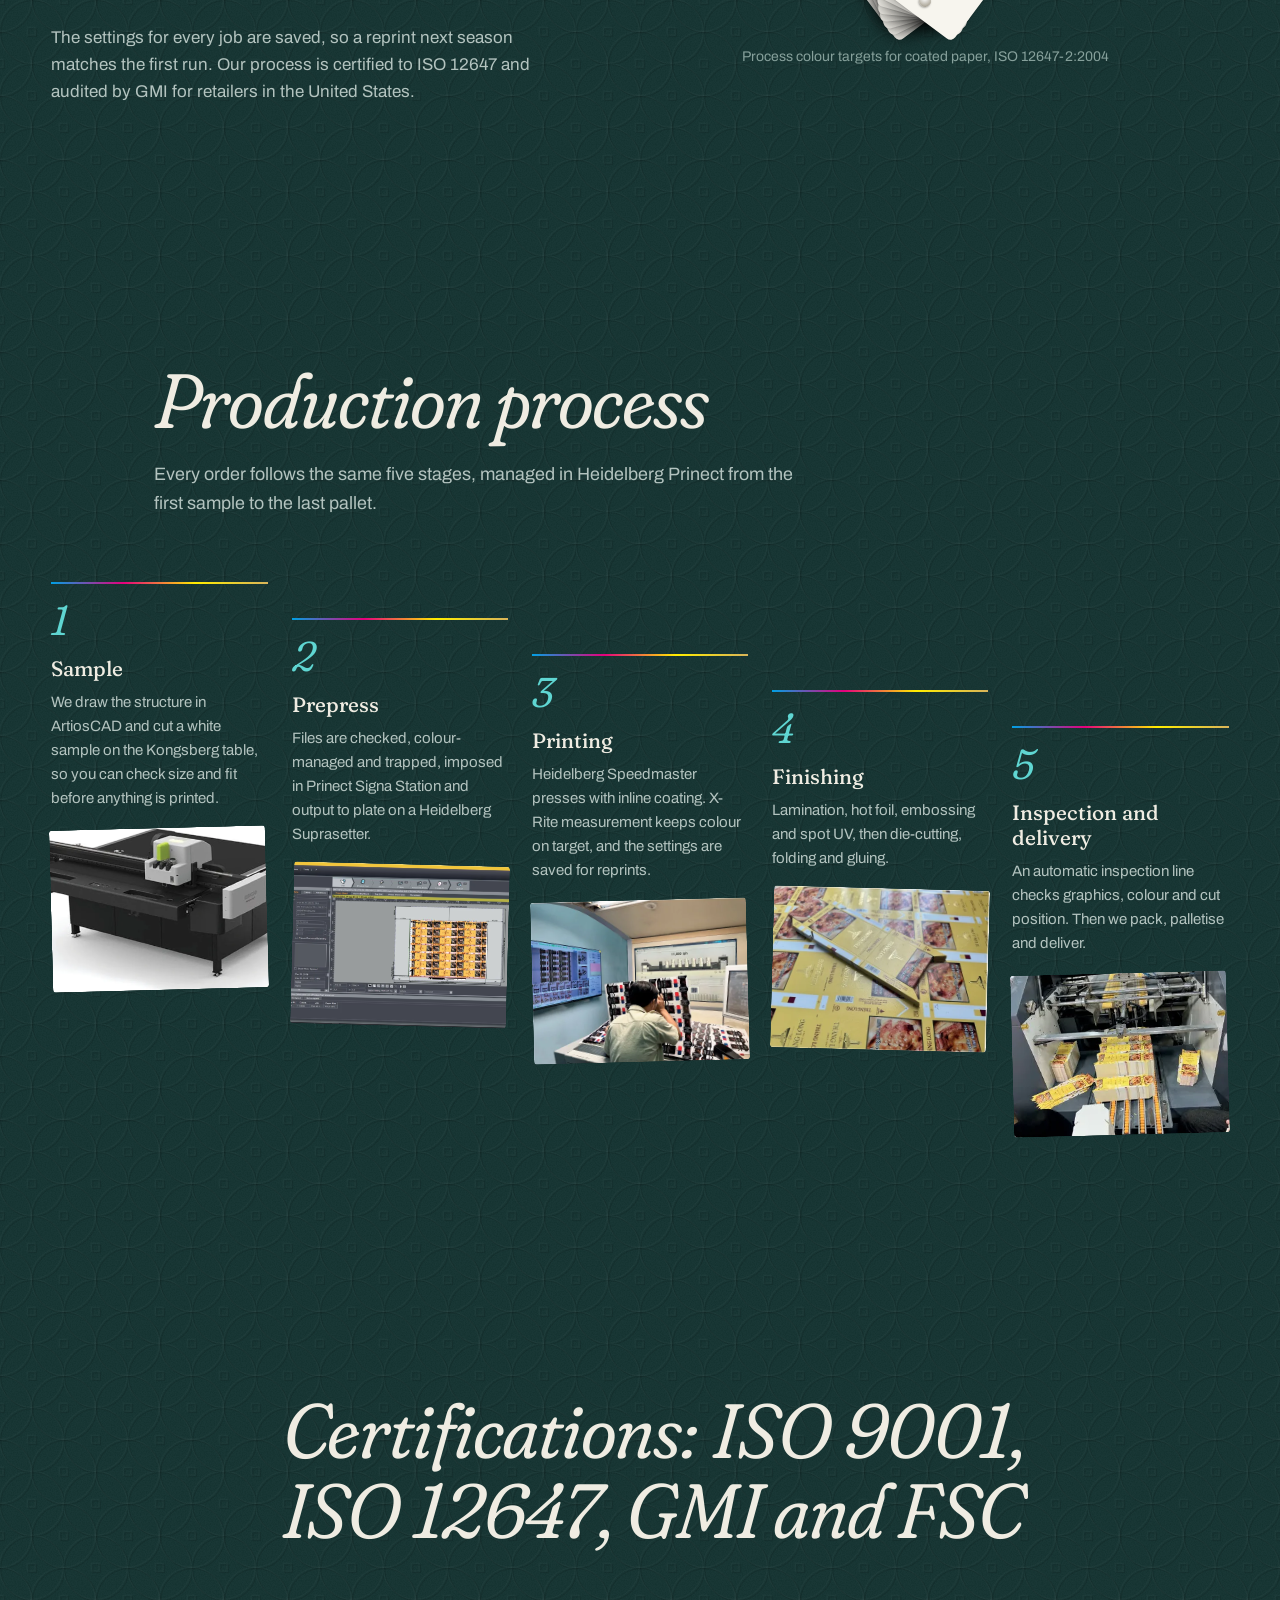
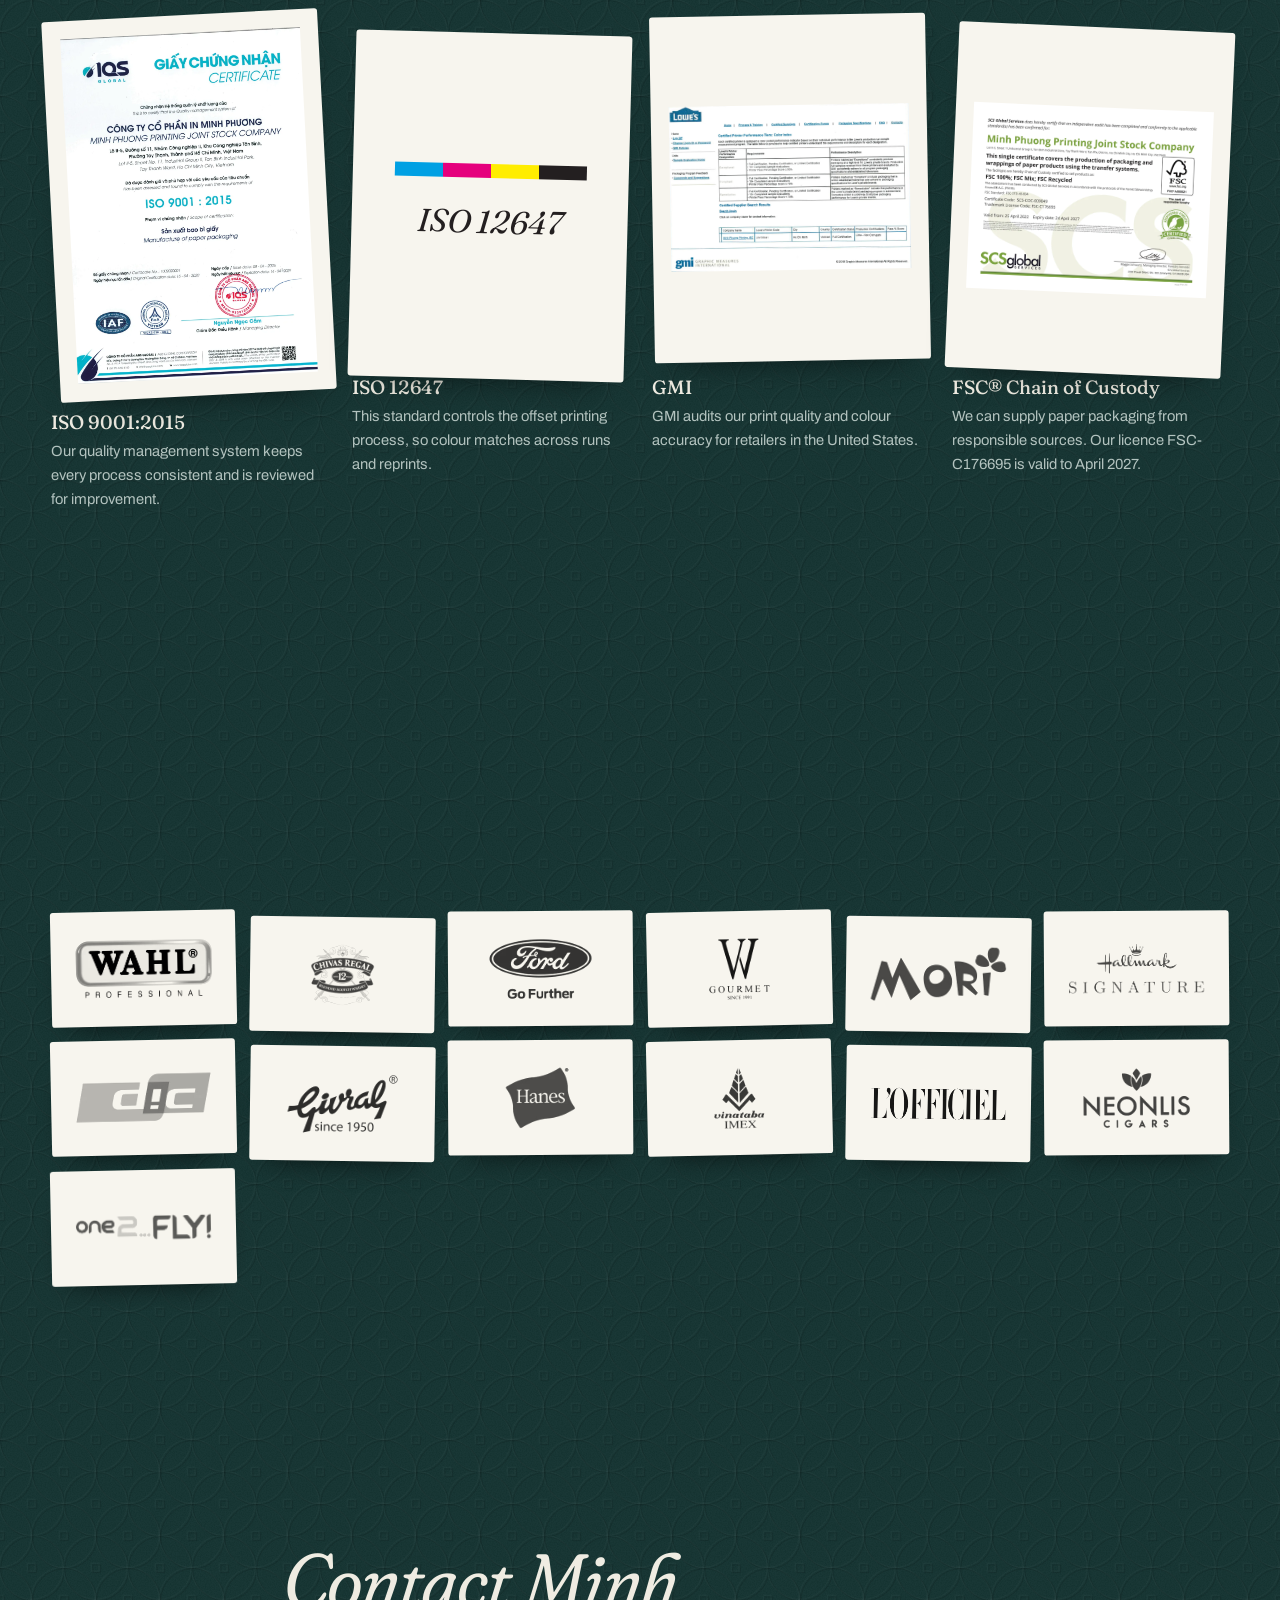
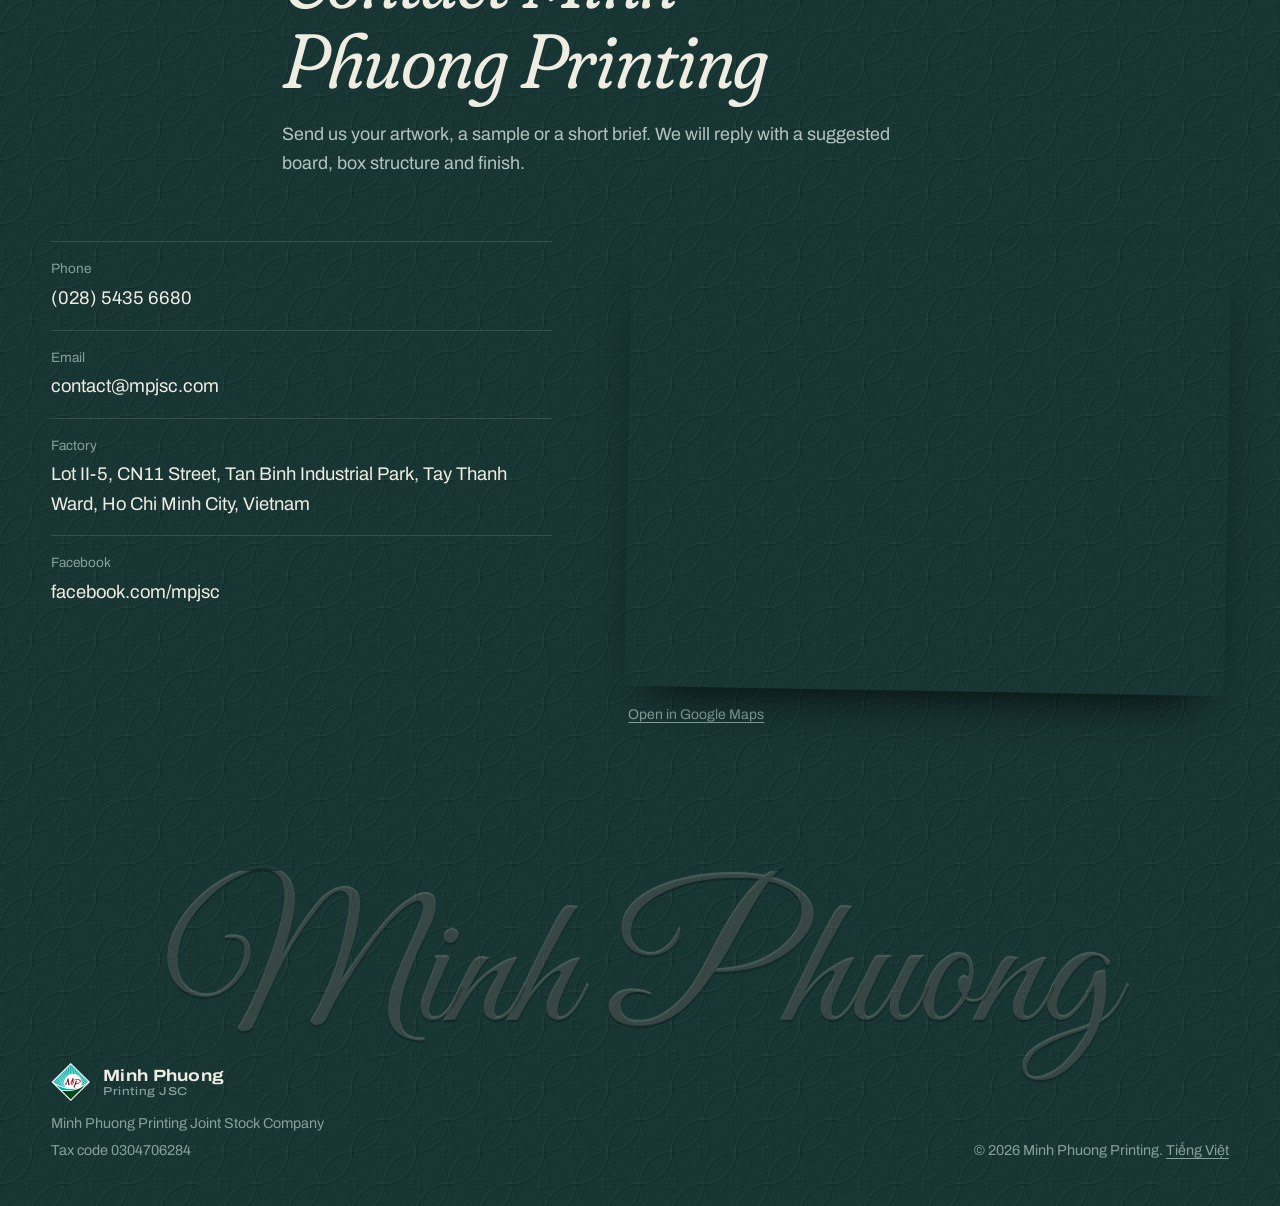
==== commit 689cb2dc: "Vẽ lại máy in offset tờ rời, viết lại chữ chuẩn SEO - Mô hình máy in: đổi thành máy offset tờ rời 6 " ====
--- a/index.html
+++ b/index.html
@@ -3,15 +3,15 @@
 <head>
   <meta charset="utf-8">
   <meta name="viewport" content="width=device-width, initial-scale=1">
-  <title>Minh Phuong Printing | Paper packaging and offset printing in Vietnam</title>
-  <meta name="description" content="Minh Phuong Printing JSC makes printed paper packaging in Ho Chi Minh City: folding cartons, gift boxes, labels and printed matter. Heidelberg presses, ISO 9001, ISO 12647, GMI and FSC certified. Since 2006.">
+  <title>Minh Phuong Printing | Packaging printing company in Vietnam</title>
+  <meta name="description" content="Folding cartons, rigid gift boxes, labels and magazines printed on Heidelberg offset presses in Ho Chi Minh City. ISO 9001, ISO 12647, GMI and FSC certified.">
   <link rel="canonical" href="https://mpjsc.com/">
   <link rel="alternate" hreflang="en" href="https://mpjsc.com/">
   <link rel="alternate" hreflang="vi" href="https://mpjsc.com/vi/">
   <link rel="alternate" hreflang="x-default" href="https://mpjsc.com/">
   <meta property="og:type" content="website">
-  <meta property="og:title" content="Minh Phuong Printing">
-  <meta property="og:description" content="Paper packaging and offset printing in Ho Chi Minh City since 2006.">
+  <meta property="og:title" content="Minh Phuong Printing | Packaging printing in Vietnam">
+  <meta property="og:description" content="Folding cartons, rigid gift boxes and labels, printed on Heidelberg offset presses in Ho Chi Minh City since 2006.">
   <meta property="og:url" content="https://mpjsc.com/">
   <meta property="og:image" content="https://mpjsc.com/assets/img/work/mori-lotus-box.webp">
   <meta name="theme-color" content="#12312f">
@@ -23,7 +23,7 @@
   <!-- fonts load without holding up the first paint; text shows in a fallback face until they arrive -->
   <link rel="preload" as="style" href="https://fonts.googleapis.com/css2?family=Archivo:wdth,wght@75..125,400..700&family=Great+Vibes&family=Fraunces:ital,opsz,wght,SOFT,WONK@0,9..144,300..700,0..100,0..1;1,9..144,300..700,0..100,0..1&display=swap" onload="this.onload=null;this.rel='stylesheet'">
   <noscript><link rel="stylesheet" href="https://fonts.googleapis.com/css2?family=Archivo:wdth,wght@75..125,400..700&family=Great+Vibes&family=Fraunces:ital,opsz,wght,SOFT,WONK@0,9..144,300..700,0..100,0..1;1,9..144,300..700,0..100,0..1&display=swap"></noscript>
-  <link rel="stylesheet" href="assets/css/site.css?v=28">
+  <link rel="stylesheet" href="assets/css/site.css?v=30">
   <script type="application/ld+json">
   {
     "@context": "https://schema.org",
@@ -32,6 +32,7 @@
     "alternateName": ["MPJSC", "Công ty Cổ phần In Minh Phương"],
     "url": "https://mpjsc.com/",
     "logo": "https://mpjsc.com/assets/img/logo.png",
+    "description": "Packaging printing company in Ho Chi Minh City. Folding cartons, rigid gift boxes, labels and magazines printed on Heidelberg offset presses.",
     "foundingDate": "2006",
     "taxID": "0304706284",
     "email": "contact@mpjsc.com",
@@ -59,8 +60,8 @@
       <nav class="nav" id="nav" aria-label="Main">
         <a href="#products">Products</a>
         <a href="#work">Work</a>
+        <a href="#factory">Factory</a>
         <a href="#finishes">Finishes</a>
-        <a href="#factory">Factory</a>
         <a href="#colour">Colour</a>
         <a href="#process">Process</a>
         <a href="#certificates">Certificates</a>
@@ -78,8 +79,8 @@
     <section class="hero" id="top">
       <div class="wrap hero-grid">
         <div>
-          <h1 class="display">From a blank sheet to a box worth keeping.</h1>
-          <p class="lede">Minh Phuong Printing makes paper packaging in Ho Chi Minh City. Most of what we print is folding cartons for food, coffee, cosmetics and consumer brands, in Vietnam and abroad. We also make gift boxes, labels and printed matter. Since 2006.</p>
+          <h1 class="display">Paper packaging printing in Ho&nbsp;Chi&nbsp;Minh&nbsp;City</h1>
+          <p class="lede">Minh Phuong Printing has printed paper packaging in Ho Chi Minh City since 2006. Most of our work is folding cartons for food, coffee, cosmetics and consumer brands in Vietnam and abroad. We also make rigid gift boxes, labels, magazines and catalogues.</p>
           <div class="actions">
             <a class="btn btn--solid" href="#work">See our work</a>
             <a class="btn" href="#contact">Contact us</a>
@@ -108,38 +109,38 @@
     <section class="section" id="products">
       <div class="wrap">
         <div class="section-head">
-          <h2 class="h2">What we print.</h2>
-          <p class="lede">Paper packaging is most of what we do. Gift boxes, labels and printed matter come from the same presses.</p>
+          <h2 class="h2">Folding cartons, gift boxes and labels</h2>
+          <p class="lede">Paper packaging makes up most of our work. Gift boxes, labels and magazines are printed on the same Heidelberg presses.</p>
         </div>
         <div class="catalog">
           <ul class="catalog-list">
             <li class="cat-item is-active" data-img="assets/img/products/paper-boxes-800.webp" data-caption="Folding cartons for food and coffee">
               <h3 class="h3">Folding cartons</h3>
-              <p>Our main line. Cartons for food, coffee, tea, cosmetics and cigarettes, printed on Heidelberg presses, then die-cut and glued on automatic lines. Inline coating protects the surface and saves a pass on the press.</p>
+              <p>Folding cartons are our main product. We print cartons for food, coffee, tea, cosmetics and cigarettes on Heidelberg offset presses, then die-cut and glue them on automatic lines. Inline coating protects the print without a second press pass.</p>
               <p class="cat-spec">Duplex, Ivory, Couché, Bristol board</p>
               <img src="assets/img/products/paper-boxes-800.webp" width="800" height="569" loading="lazy" alt="Printed folding cartons for coffee and milk tea">
             </li>
             <li class="cat-item" data-img="assets/img/products/metallized-800.webp" data-caption="Metallized gift bags and boxes">
               <h3 class="h3">Metallized packaging</h3>
-              <p>Board laminated with silver or gold metallized film, with a smoother and brighter surface than standard metallized paper. Inline coating brings out detail and colour on premium products.</p>
+              <p>We print on board laminated with silver or gold metallized film. Its surface is smoother and brighter than standard metallized paper, and inline coating keeps fine detail and colour sharp.</p>
               <p class="cat-spec">150 to 400 gsm, silver or gold</p>
               <img src="assets/img/products/metallized-800.webp" width="800" height="804" loading="lazy" alt="Metallized foil rolls and printed gift bags">
             </li>
             <li class="cat-item" data-img="assets/img/products/labels.webp" data-caption="Labels and stickers">
               <h3 class="h3">Labels</h3>
-              <p>Paper and sticker labels with UV or water-based coating that resists scratches and smudges and is safe for food packaging.</p>
+              <p>We print paper and sticker labels with a UV or water-based coating. The coating resists scratches and smudges and is safe for food packaging.</p>
               <p class="cat-spec">Couché, sticker paper, gloss or matte BOPP</p>
               <img src="assets/img/products/labels.webp" width="844" height="932" loading="lazy" alt="Round and strip labels in several colours">
             </li>
             <li class="cat-item" data-img="assets/img/work/peacock-boxes-800.webp" data-caption="Lunar New Year gift boxes">
               <h3 class="h3">Rigid boxes and paper bags</h3>
-              <p>Gift boxes, mooncake boxes, tea and wine sets, shopping bags. Board wrapped in printed paper, with custom inserts, magnetic lids and ribbon handles.</p>
+              <p>We make gift boxes, mooncake boxes, tea and wine sets, and paper shopping bags. Rigid board is wrapped in printed paper and can have custom inserts, magnetic lids or ribbon handles.</p>
               <p class="cat-spec">Foil, embossing, spot UV, soft-touch or gloss lamination</p>
               <img src="assets/img/work/peacock-boxes-800.webp" width="800" height="523" loading="lazy" alt="Two Lunar New Year gift boxes with a peacock illustration">
             </li>
             <li class="cat-item" data-img="assets/img/work/magazines-800.webp" data-caption="Magazine covers">
               <h3 class="h3">Magazines, calendars and books</h3>
-              <p>Magazines, catalogues, calendars and books. You approve a colour proof before the run, then we finish and bind.</p>
+              <p>We print magazines, catalogues, calendars and books. You approve a colour proof before the run, and we finish and bind the job after printing.</p>
               <p class="cat-spec">80 to 400 gsm, saddle stitch, perfect or spiral binding</p>
               <img src="assets/img/work/magazines-800.webp" width="800" height="604" loading="lazy" alt="Fanned stack of printed magazines">
             </li>
@@ -157,8 +158,8 @@
     <section class="section" id="work">
       <div class="wrap">
         <div class="section-head">
-          <h2 class="h2">Selected work.</h2>
-          <p class="lede">A few of the boxes, cartons and pages that have come off our presses.</p>
+          <h2 class="h2">Packaging we have printed</h2>
+          <p class="lede">These are some of the cartons, gift boxes, labels and magazines printed in our factory.</p>
         </div>
         <div class="filters" role="group" aria-label="Filter work">
           <button class="filter" type="button" data-filter="all" aria-pressed="true">All</button>
@@ -171,72 +172,16 @@
       </div>
     </section>
 
-    <section class="section" id="finishes">
-      <div class="wrap">
-        <div class="section-head">
-          <h2 class="h2">Finishes we do in house.</h2>
-          <p class="lede">The details that make people pick a box up. Move your pointer over a swatch to catch the light.</p>
-        </div>
-        <div class="swatches">
-          <div class="swatch">
-            <div class="sheen chip chip--gloss" aria-hidden="true"></div>
-            <h3 class="h3">Gloss lamination</h3>
-            <p>BOPP film for deep colour and a bright, wipe-clean surface.</p>
-          </div>
-          <div class="swatch">
-            <div class="chip chip--matte" aria-hidden="true"></div>
-            <h3 class="h3">Matte lamination</h3>
-            <p>A soft, low-glare surface that feels calm and premium.</p>
-          </div>
-          <div class="swatch">
-            <div class="sheen chip chip--foil" aria-hidden="true"><span class="chip-word">Foil</span></div>
-            <h3 class="h3">Hot foil stamping</h3>
-            <p>Gold, silver or coloured foil pressed on with heat.</p>
-          </div>
-          <div class="swatch">
-            <div class="sheen chip chip--emboss" aria-hidden="true"><span class="chip-word">Relief</span></div>
-            <h3 class="h3">Embossing</h3>
-            <p>Raised logos and patterns you can feel with your fingers.</p>
-          </div>
-          <div class="swatch">
-            <div class="sheen chip chip--spotuv" aria-hidden="true"><span class="chip-word">Spot UV</span></div>
-            <h3 class="h3">Spot UV and drip-off</h3>
-            <p>Gloss only where you want it, against a matte field.</p>
-          </div>
-          <div class="swatch">
-            <div class="sheen chip chip--metal" aria-hidden="true"><span class="chip-word">Silver</span></div>
-            <h3 class="h3">Metallized board</h3>
-            <p>Printed on silver or gold film for a mirror-like shine.</p>
-          </div>
-          <div class="swatch">
-            <div class="sheen chip chip--holo" aria-hidden="true"></div>
-            <h3 class="h3">Holographic</h3>
-            <p>Board that shifts colour as the light moves.</p>
-          </div>
-          <div class="swatch">
-            <div class="sheen chip chip--die" aria-hidden="true">
-              <svg viewBox="0 0 200 150">
-                <path class="glue" d="M8 45h12v60H8z"/>
-                <path class="cut" d="M20 45 8 49v52l12 4M20 45h40l4-25h32l4 25h40l4-25h32l4 25h0v60l-4 25h-32l-4-25h-40l-4 25H64l-4-25H20z"/>
-                <path class="crease" d="M20 45v60M60 45v60M100 45v60M140 45v60M180 45v60M60 45h40M140 45h40M60 105h40M140 105h40"/>
-              </svg>
-            </div>
-            <h3 class="h3">Die-cutting and gluing</h3>
-            <p>Cut and creased to the dieline, then folded and glued on automatic lines.</p>
-          </div>
-        </div>
-      </div>
-    </section>
-
     <section class="section" id="factory">
       <div class="wrap">
         <div class="section-head">
-          <h2 class="h2">Heidelberg from plate to press.</h2>
-          <p class="lede">Our UV press prints six colours and a coat of varnish in one pass. Each unit lays down one colour, and UV lamps cure the sheet before it reaches the delivery pile.</p>
+          <h2 class="h2">Factory and Heidelberg offset presses</h2>
+          <p class="lede">Our main press is a sheetfed offset press that prints six colours and a coating in one pass. In each unit, ink and water go onto the plate, the plate prints onto a rubber blanket, and the blanket prints the sheet. UV lamps cure the ink before the sheet reaches the delivery pile.</p>
         </div>
       </div>
       <figure class="pressline">
         <canvas aria-hidden="true"></canvas>
+        <ul class="pl-parts" hidden><li>Ink rollers</li><li>Dampening rollers (water)</li><li>Plate on the plate cylinder</li><li>Blanket cylinder</li><li>Impression cylinder</li></ul>
       </figure>
       <div class="wrap pressline-bar">
         <ol class="pl-steps" aria-label="A sheet passing through the press"><li><i></i>Feeder</li><li><i></i>Cyan</li><li><i></i>Magenta</li><li><i></i>Yellow</li><li><i></i>Black</li><li><i></i>Spot colour</li><li><i></i>Spot colour</li><li><i></i>Coating</li><li><i></i>UV lamps</li><li><i></i>Delivery</li></ol>
@@ -247,7 +192,7 @@
           <div class="factory-text">
             <p>Minh Phuong Printing was founded in 2006 to raise the standard of printing in Vietnam. Since then we have built a new factory, kept investing in Heidelberg presses and prepress, and adopted the colour and quality rules that international brands expect.</p>
             <p>In 2012 we received GMI certification, which lets us supply retailers in the United States.</p>
-            <p>We also help clients plan their packaging: choosing the board, the structure and the finish so the product looks right on the shelf and runs smoothly in production.</p>
+            <p>We also help clients plan their packaging. Together we choose the board, the box structure and the finish, so the product looks right on the shelf and runs smoothly in production.</p>
             <div class="photo-pair">
               <figure>
                 <img class="screen" src="assets/img/hero-press-800.webp" width="800" height="800" loading="lazy" alt="Heidelberg Speedmaster offset press">
@@ -281,6 +226,63 @@
       </div>
     </section>
 
+    <section class="section" id="finishes">
+      <div class="wrap">
+        <div class="section-head">
+          <h2 class="h2">Finishing: lamination, foil, embossing and spot UV</h2>
+          <p class="lede">All finishing is done in our own factory. Move the pointer over a sample to see how each surface reflects light.</p>
+        </div>
+        <div class="swatches">
+          <div class="swatch">
+            <div class="sheen chip chip--gloss" aria-hidden="true"></div>
+            <h3 class="h3">Gloss lamination</h3>
+            <p>Gloss BOPP film gives deep colour and a bright surface that wipes clean.</p>
+          </div>
+          <div class="swatch">
+            <div class="chip chip--matte" aria-hidden="true"></div>
+            <h3 class="h3">Matte lamination</h3>
+            <p>Matte BOPP film gives a soft surface with little glare.</p>
+          </div>
+          <div class="swatch">
+            <div class="sheen chip chip--foil" aria-hidden="true"><span class="chip-word">Foil</span></div>
+            <h3 class="h3">Hot foil stamping</h3>
+            <p>Gold, silver or coloured foil is pressed onto the print with heat.</p>
+          </div>
+          <div class="swatch">
+            <div class="sheen chip chip--emboss" aria-hidden="true"><span class="chip-word">Relief</span></div>
+            <h3 class="h3">Embossing</h3>
+            <p>A die presses logos and patterns up from the board so they stand out to the touch.</p>
+          </div>
+          <div class="swatch">
+            <div class="sheen chip chip--spotuv" aria-hidden="true"><span class="chip-word">Spot UV</span></div>
+            <h3 class="h3">Spot UV and drip-off</h3>
+            <p>UV varnish goes only on chosen areas, usually over matte lamination. Drip-off gives the same contrast inline on the press.</p>
+          </div>
+          <div class="swatch">
+            <div class="sheen chip chip--metal" aria-hidden="true"><span class="chip-word">Silver</span></div>
+            <h3 class="h3">Metallized board</h3>
+            <p>Board laminated with silver or gold film is printed for a mirror-like shine.</p>
+          </div>
+          <div class="swatch">
+            <div class="sheen chip chip--holo" aria-hidden="true"></div>
+            <h3 class="h3">Holographic</h3>
+            <p>Holographic board changes colour with the viewing angle.</p>
+          </div>
+          <div class="swatch">
+            <div class="sheen chip chip--die" aria-hidden="true">
+              <svg viewBox="0 0 200 150">
+                <path class="glue" d="M8 45h12v60H8z"/>
+                <path class="cut" d="M20 45 8 49v52l12 4M20 45h40l4-25h32l4 25h40l4-25h32l4 25h0v60l-4 25h-32l-4-25h-40l-4 25H64l-4-25H20z"/>
+                <path class="crease" d="M20 45v60M60 45v60M100 45v60M140 45v60M180 45v60M60 45h40M140 45h40M60 105h40M140 105h40"/>
+              </svg>
+            </div>
+            <h3 class="h3">Die-cutting and gluing</h3>
+            <p>Sheets are cut and creased to the dieline, then folded and glued on automatic lines.</p>
+          </div>
+        </div>
+      </div>
+    </section>
+
     <section class="section" id="colour">
       <!-- the ink you point at on the fan washes out across the section; two layers so one colour can fade as the next spreads.
            Each layer keeps its own gradient: currentColor in a gradient follows the svg the gradient lives in. -->
@@ -297,7 +299,7 @@
       <div class="wrap colour-grid">
         <div>
           <div class="section-head">
-            <h2 class="h2">Colour on target.</h2>
+            <h2 class="h2">Colour management to ISO 12647</h2>
             <p class="lede">We measure colour instead of judging it by eye. Prepress and presses are linked through CIP4, sheets are read with X-Rite instruments, and inks are mixed to L*a*b* targets within a set ΔE.</p>
           </div>
           <p class="colour-note">The settings for every job are saved, so a reprint next season matches the first run. Our process is certified to ISO 12647 and audited by GMI for retailers in the United States.</p>
@@ -321,7 +323,7 @@
     <section class="section" id="process">
       <div class="wrap">
         <div class="section-head">
-          <h2 class="h2">How a job runs.</h2>
+          <h2 class="h2">Production process</h2>
           <p class="lede">Every order follows the same five stages, managed in Heidelberg Prinect from the first sample to the last pallet.</p>
         </div>
         <ol class="steps">
@@ -362,7 +364,7 @@
     <section class="section" id="certificates">
       <div class="wrap">
         <div class="section-head">
-          <h2 class="h2">Certified and audited.</h2>
+          <h2 class="h2">Certifications: ISO 9001, ISO 12647, GMI and FSC</h2>
         </div>
         <div class="certs">
           <figure class="cert">
@@ -371,7 +373,7 @@
             </button>
             <figcaption>
               <h3 class="h3">ISO 9001:2015</h3>
-              <p>Quality management: consistent processes and continuous improvement.</p>
+              <p>Our quality management system keeps every process consistent and is reviewed for improvement.</p>
             </figcaption>
           </figure>
           <figure class="cert">
@@ -381,7 +383,7 @@
             </div>
             <figcaption>
               <h3 class="h3">ISO 12647</h3>
-              <p>Process control for offset printing, so colour matches across runs and reprints.</p>
+              <p>This standard controls the offset printing process, so colour matches across runs and reprints.</p>
             </figcaption>
           </figure>
           <figure class="cert">
@@ -390,7 +392,7 @@
             </button>
             <figcaption>
               <h3 class="h3">GMI</h3>
-              <p>Audited print quality and colour accuracy for retailers in the United States.</p>
+              <p>GMI audits our print quality and colour accuracy for retailers in the United States.</p>
             </figcaption>
           </figure>
           <figure class="cert">
@@ -399,7 +401,7 @@
             </button>
             <figcaption>
               <h3 class="h3">FSC® Chain of Custody</h3>
-              <p>Paper packaging from responsible sources. Licence FSC-C176695, valid to April 2027.</p>
+              <p>We can supply paper packaging from responsible sources. Our licence FSC-C176695 is valid to April 2027.</p>
             </figcaption>
           </figure>
         </div>
@@ -409,7 +411,7 @@
     <section class="section" id="clients">
       <div class="wrap">
         <div class="section-head">
-          <h2 class="h2">Brands we print for.</h2>
+          <h2 class="h2">Brands we print for</h2>
         </div>
         <ul class="logos">
           <li class="sheen"><img src="assets/img/partners/wahl.webp" alt="Wahl Professional" loading="lazy" width="299" height="133"></li>
@@ -432,8 +434,8 @@
     <section class="section" id="contact">
       <div class="wrap">
         <div class="section-head">
-          <h2 class="h2">Come and see the presses.</h2>
-          <p class="lede">Send us your artwork, a sample or just an idea. We will reply with the right board, structure and finish.</p>
+          <h2 class="h2">Contact Minh Phuong Printing</h2>
+          <p class="lede">Send us your artwork, a sample or a short brief. We will reply with a suggested board, box structure and finish.</p>
         </div>
         <div class="contact-grid">
           <dl class="contact-list">
@@ -478,9 +480,9 @@
     </figure>
   </dialog>
 
-  <script src="assets/js/press.js?v=28" defer></script>
-  <script src="assets/js/pressline.js?v=28" defer></script>
-  <script src="assets/js/main.js?v=28" defer></script>
-  <script src="assets/js/effects.js?v=28" defer></script>
+  <script src="assets/js/press.js?v=29" defer></script>
+  <script src="assets/js/pressline.js?v=31" defer></script>
+  <script src="assets/js/main.js?v=29" defer></script>
+  <script src="assets/js/effects.js?v=29" defer></script>
 </body>
 </html>
--- a/assets/css/site.css
+++ b/assets/css/site.css
@@ -2121,7 +2121,7 @@
   width: 100%;
   max-width: 2100px;
   margin: 0 auto;
-  aspect-ratio: 1930 / 722;
+  aspect-ratio: 2040 / 726;
 }
 
 .pressline canvas {
